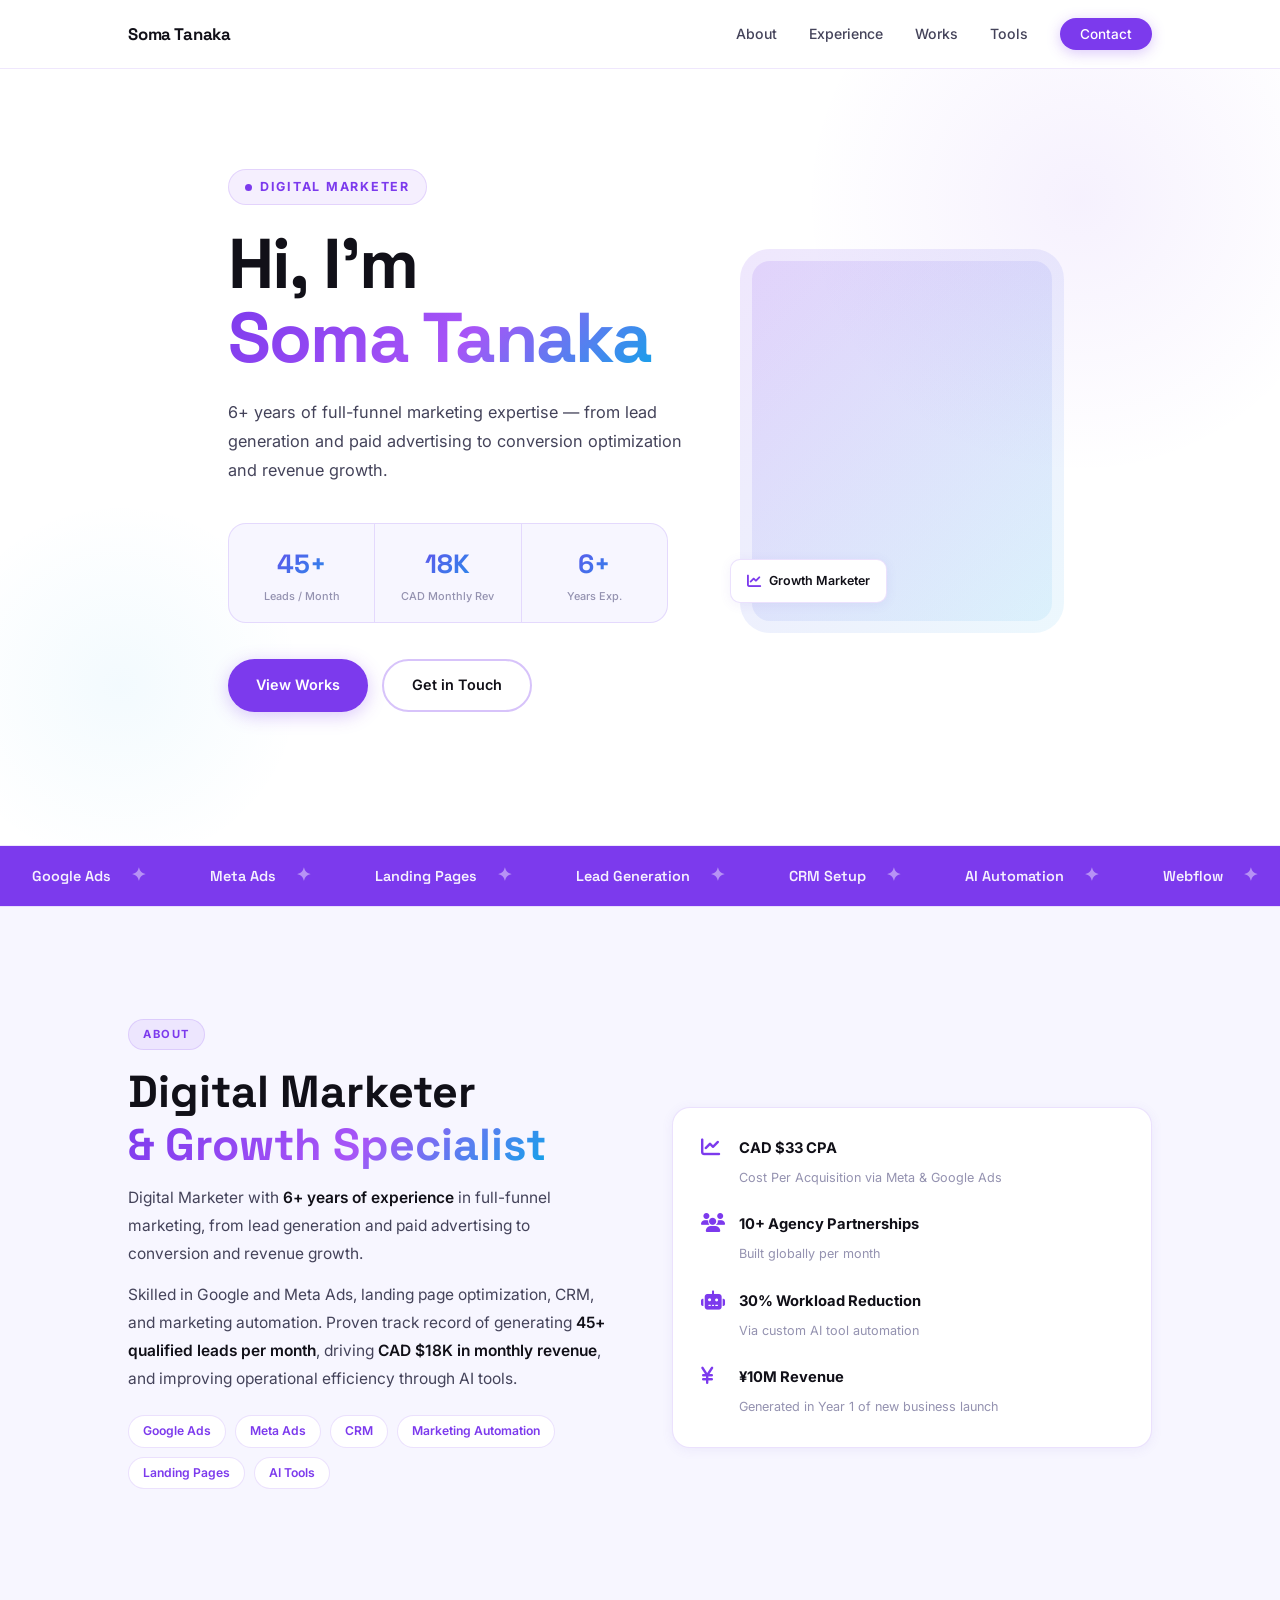
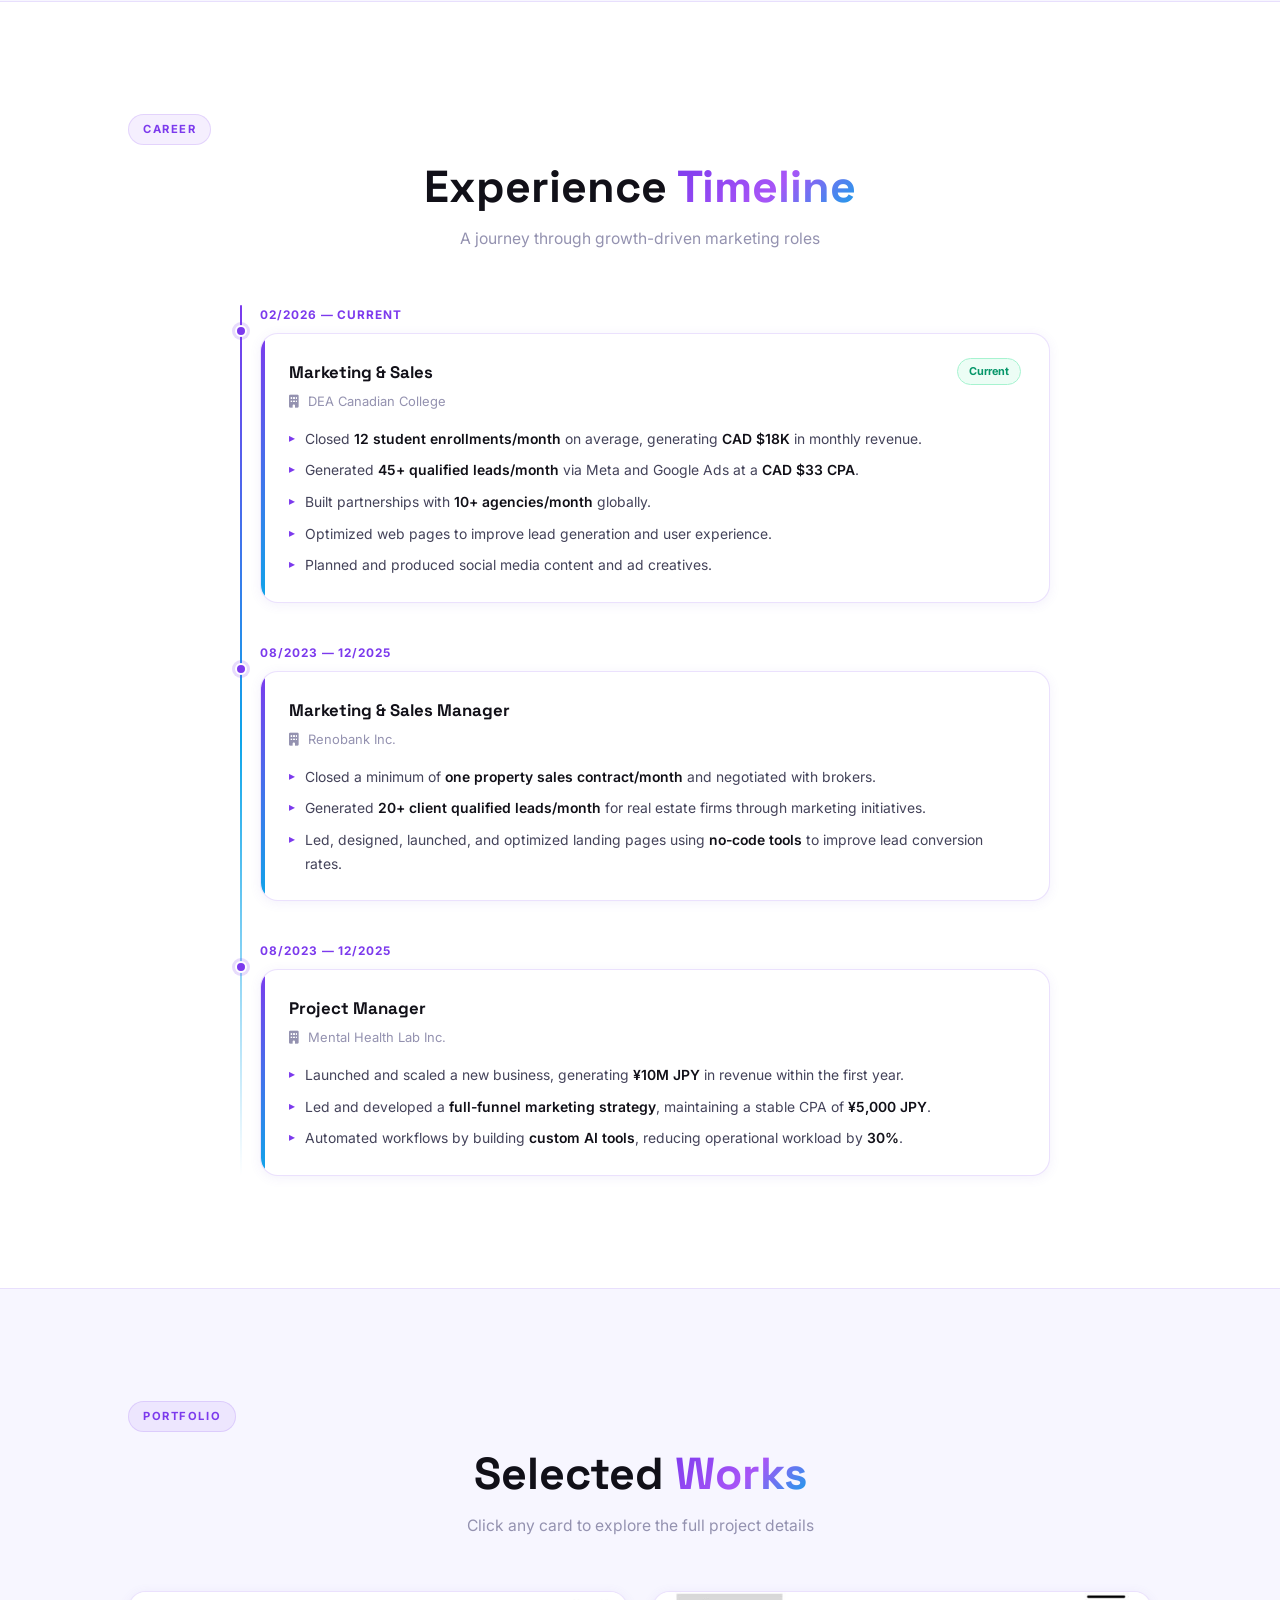
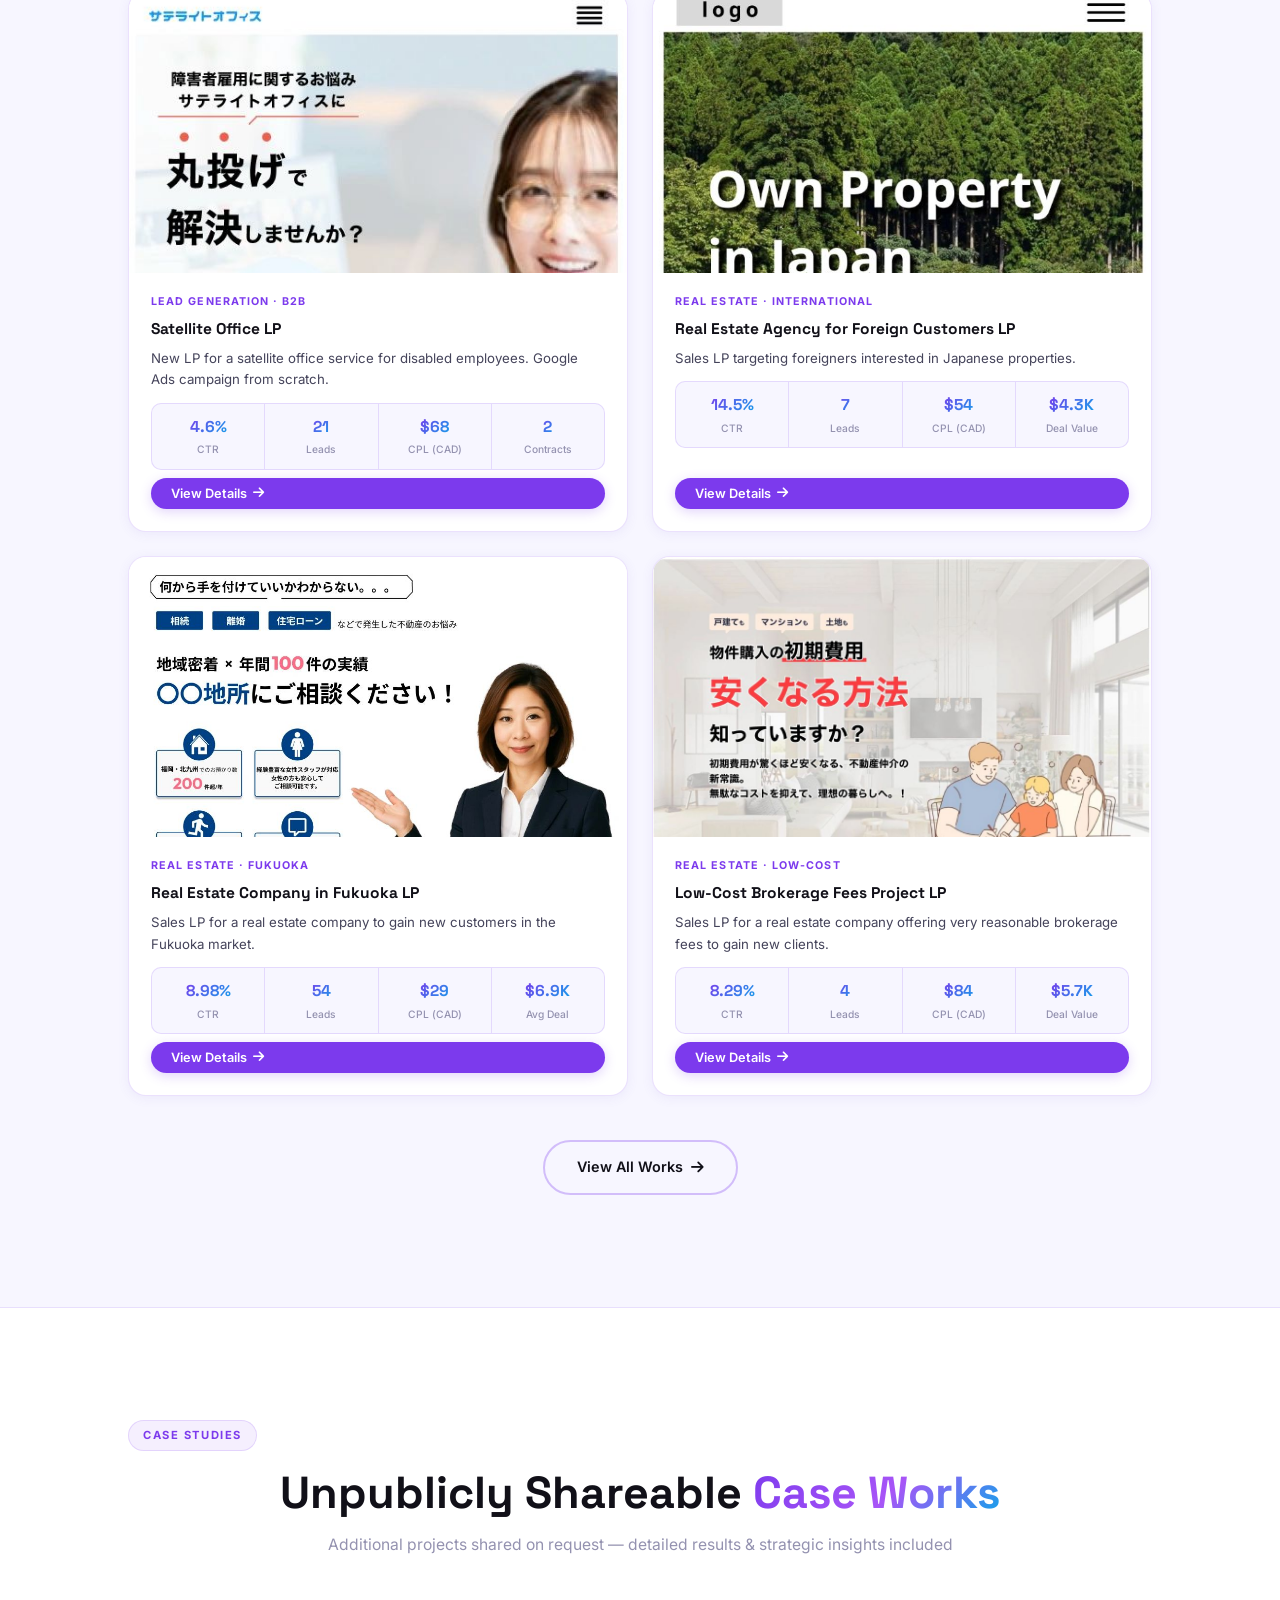
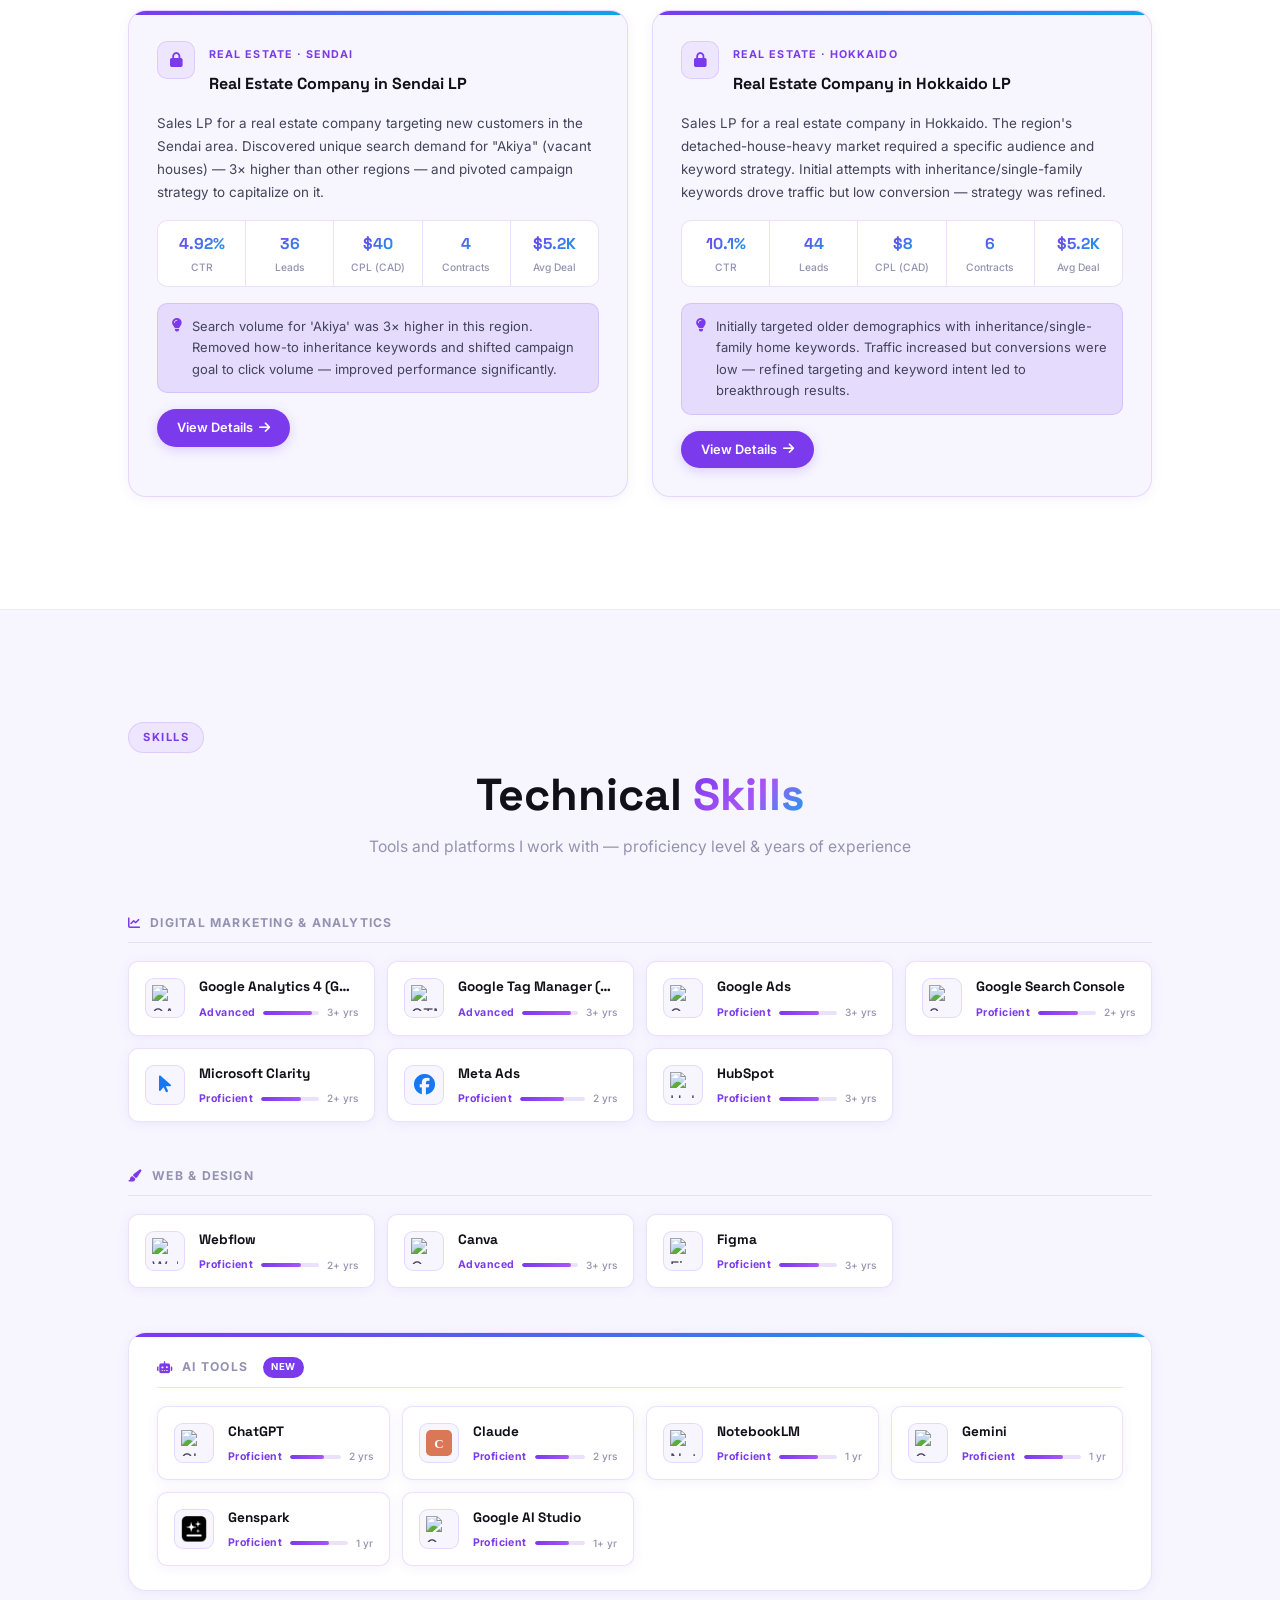
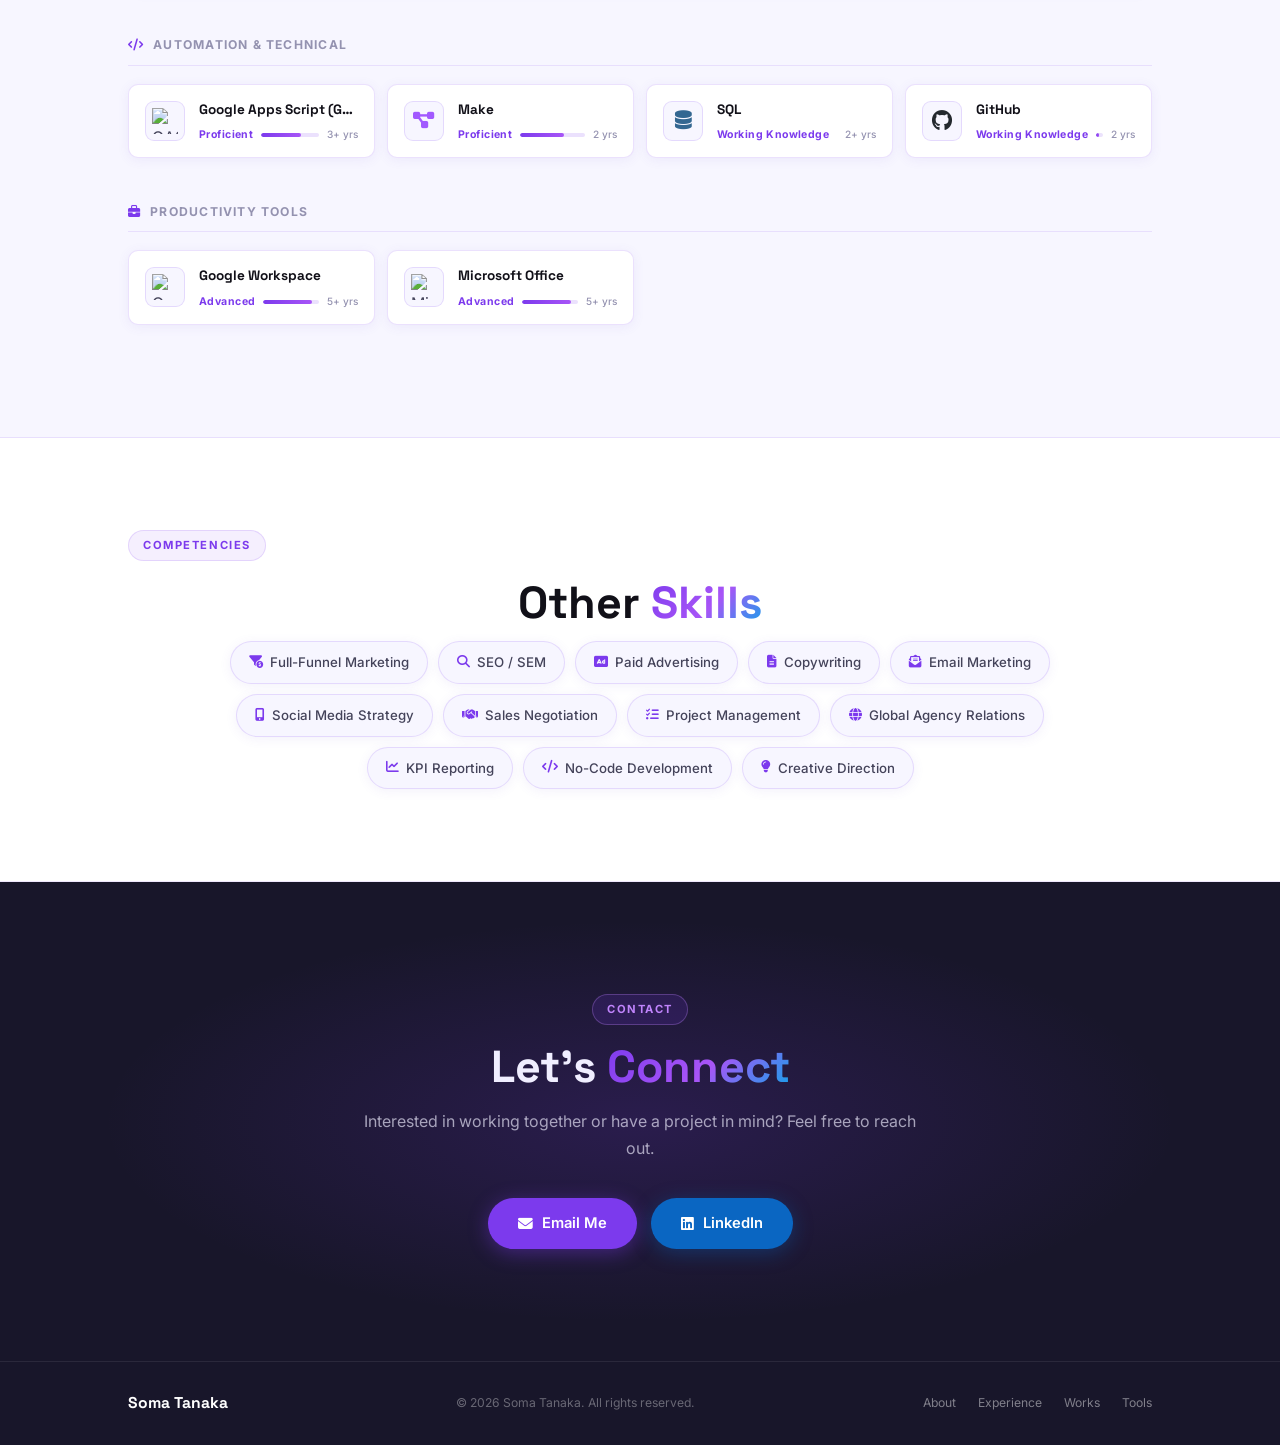
==== index.html @ b6281fb8 "add file" ====
<!DOCTYPE html>
<html lang="en">
<head>
  <meta charset="UTF-8" />
  <meta name="viewport" content="width=device-width, initial-scale=1.0" />
  <title>Soma Tanaka — Digital Marketer</title>
  <link rel="preconnect" href="https://fonts.googleapis.com" />
  <link rel="preconnect" href="https://fonts.gstatic.com" crossorigin />
  <link href="https://fonts.googleapis.com/css2?family=Inter:wght@300;400;500;600;700;800;900&family=Space+Grotesk:wght@300;400;500;600;700&display=swap" rel="stylesheet" />
  <link rel="stylesheet" href="https://cdn.jsdelivr.net/npm/@fortawesome/fontawesome-free@6.5.0/css/all.min.css" />
  <link rel="stylesheet" href="css/style.css" />
</head>
<body>

  <!-- NAV -->
  <nav id="navbar">
    <div class="nav-inner">
      <a href="#hero" class="nav-logo">Soma Tanaka</a>
      <ul class="nav-links">
        <li><a href="#about">About</a></li>
        <li><a href="#experience">Experience</a></li>
        <li><a href="#works">Works</a></li>
        <li><a href="#tools">Tools</a></li>
        <li><a href="#contact" class="nav-cta">Contact</a></li>
      </ul>
      <button class="hamburger" id="hamburger" aria-label="Menu">
        <span></span><span></span><span></span>
      </button>
    </div>
    <div class="mobile-menu" id="mobileMenu">
      <a href="#about">About</a>
      <a href="#experience">Experience</a>
      <a href="#works">Works</a>
      <a href="#tools">Tools</a>
      <a href="#contact">Contact</a>
    </div>
  </nav>

  <!-- HERO -->
  <section id="hero">
    <div class="container hero-container">
      <div class="hero-left">
        <p class="hero-eyebrow reveal">Digital Marketer</p>
        <h1 class="hero-name reveal">
          Hi, I'm<br />
          <span class="gradient-text">Soma Tanaka</span>
        </h1>
        <p class="hero-summary reveal">
          6+ years of full-funnel marketing expertise — from lead generation and paid advertising to conversion optimization and revenue growth.
        </p>
        <div class="hero-stats reveal">
          <div class="stat">
            <span class="stat-num">45+</span>
            <span class="stat-label">Leads / Month</span>
          </div>
          <div class="stat-divider"></div>
          <div class="stat">
            <span class="stat-num">18K</span>
            <span class="stat-label">CAD Monthly Rev</span>
          </div>
          <div class="stat-divider"></div>
          <div class="stat">
            <span class="stat-num">6+</span>
            <span class="stat-label">Years Exp.</span>
          </div>
        </div>
        <div class="hero-actions reveal">
          <a href="#works" class="btn btn-primary">View Works</a>
          <a href="#contact" class="btn btn-outline">Get in Touch</a>
        </div>
      </div>
      <div class="hero-right reveal">
        <div class="hero-photo-wrap">
          <img src="https://www.genspark.ai/api/files/s/t51SNRK5" alt="Soma Tanaka" class="hero-photo" onerror="this.parentElement.classList.add('photo-fallback')" />
          <div class="hero-photo-badge">
            <i class="fas fa-chart-line"></i>
            <span>Growth Marketer</span>
          </div>
        </div>
      </div>
    </div>
  </section>

  <!-- TICKER STRIPE -->
  <div class="ticker-wrap" aria-hidden="true">
    <div class="ticker-track">
      <div class="ticker-item">Google Ads <span>✦</span></div>
      <div class="ticker-item">Meta Ads <span>✦</span></div>
      <div class="ticker-item">Landing Pages <span>✦</span></div>
      <div class="ticker-item">Lead Generation <span>✦</span></div>
      <div class="ticker-item">CRM Setup <span>✦</span></div>
      <div class="ticker-item">AI Automation <span>✦</span></div>
      <div class="ticker-item">Webflow <span>✦</span></div>
      <div class="ticker-item">Conversion Optimization <span>✦</span></div>
      <div class="ticker-item">Full-Funnel Strategy <span>✦</span></div>
      <div class="ticker-item">KPI Reporting <span>✦</span></div>
      <div class="ticker-item">Google Ads <span>✦</span></div>
      <div class="ticker-item">Meta Ads <span>✦</span></div>
      <div class="ticker-item">Landing Pages <span>✦</span></div>
      <div class="ticker-item">Lead Generation <span>✦</span></div>
      <div class="ticker-item">CRM Setup <span>✦</span></div>
      <div class="ticker-item">AI Automation <span>✦</span></div>
      <div class="ticker-item">Webflow <span>✦</span></div>
      <div class="ticker-item">Conversion Optimization <span>✦</span></div>
      <div class="ticker-item">Full-Funnel Strategy <span>✦</span></div>
      <div class="ticker-item">KPI Reporting <span>✦</span></div>
    </div>
  </div>

  <!-- ABOUT -->
  <section id="about">
    <div class="container">
      <div class="section-tag reveal">About</div>
      <div class="about-grid">
        <div class="about-text reveal">
          <h2 class="section-title">Digital Marketer<br /><span class="gradient-text">&amp; Growth Specialist</span></h2>
          <p class="about-desc">
            Digital Marketer with <strong>6+ years of experience</strong> in full-funnel marketing, from lead generation and paid advertising to conversion and revenue growth.
          </p>
          <p class="about-desc">
            Skilled in Google and Meta Ads, landing page optimization, CRM, and marketing automation. Proven track record of generating <strong>45+ qualified leads per month</strong>, driving <strong>CAD $18K in monthly revenue</strong>, and improving operational efficiency through AI tools.
          </p>
          <div class="about-badges">
            <span class="badge">Google Ads</span>
            <span class="badge">Meta Ads</span>
            <span class="badge">CRM</span>
            <span class="badge">Marketing Automation</span>
            <span class="badge">Landing Pages</span>
            <span class="badge">AI Tools</span>
          </div>
        </div>
        <div class="about-card-wrap reveal">
          <div class="about-card">
            <div class="about-card-item">
              <i class="fas fa-chart-line"></i>
              <div>
                <strong>CAD $33 CPA</strong>
                <span>Cost Per Acquisition via Meta &amp; Google Ads</span>
              </div>
            </div>
            <div class="about-card-item">
              <i class="fas fa-users"></i>
              <div>
                <strong>10+ Agency Partnerships</strong>
                <span>Built globally per month</span>
              </div>
            </div>
            <div class="about-card-item">
              <i class="fas fa-robot"></i>
              <div>
                <strong>30% Workload Reduction</strong>
                <span>Via custom AI tool automation</span>
              </div>
            </div>
            <div class="about-card-item">
              <i class="fas fa-yen-sign"></i>
              <div>
                <strong>¥10M Revenue</strong>
                <span>Generated in Year 1 of new business launch</span>
              </div>
            </div>
          </div>
        </div>
      </div>
    </div>
  </section>

  <!-- EXPERIENCE -->
  <section id="experience">
    <div class="container">
      <div class="section-tag reveal">Career</div>
      <h2 class="section-title text-center reveal">Experience <span class="gradient-text">Timeline</span></h2>
      <p class="section-sub text-center reveal">A journey through growth-driven marketing roles</p>
      <div class="timeline">

        <div class="timeline-item reveal">
          <div class="timeline-dot"></div>
          <div class="timeline-date">02/2026 — Current</div>
          <div class="timeline-card">
            <div class="tc-header">
              <div>
                <h3 class="tc-title">Marketing &amp; Sales</h3>
                <p class="tc-company"><i class="fas fa-building"></i> DEA Canadian College</p>
              </div>
              <span class="tc-badge active">Current</span>
            </div>
            <ul class="tc-list">
              <li>Closed <strong>12 student enrollments/month</strong> on average, generating <strong>CAD $18K</strong> in monthly revenue.</li>
              <li>Generated <strong>45+ qualified leads/month</strong> via Meta and Google Ads at a <strong>CAD $33 CPA</strong>.</li>
              <li>Built partnerships with <strong>10+ agencies/month</strong> globally.</li>
              <li>Optimized web pages to improve lead generation and user experience.</li>
              <li>Planned and produced social media content and ad creatives.</li>
            </ul>
          </div>
        </div>

        <div class="timeline-item reveal">
          <div class="timeline-dot"></div>
          <div class="timeline-date">08/2023 — 12/2025</div>
          <div class="timeline-card">
            <div class="tc-header">
              <div>
                <h3 class="tc-title">Marketing &amp; Sales Manager</h3>
                <p class="tc-company"><i class="fas fa-building"></i> Renobank Inc.</p>
              </div>
            </div>
            <ul class="tc-list">
              <li>Closed a minimum of <strong>one property sales contract/month</strong> and negotiated with brokers.</li>
              <li>Generated <strong>20+ client qualified leads/month</strong> for real estate firms through marketing initiatives.</li>
              <li>Led, designed, launched, and optimized landing pages using <strong>no-code tools</strong> to improve lead conversion rates.</li>
            </ul>
          </div>
        </div>

        <div class="timeline-item reveal">
          <div class="timeline-dot"></div>
          <div class="timeline-date">08/2023 — 12/2025</div>
          <div class="timeline-card">
            <div class="tc-header">
              <div>
                <h3 class="tc-title">Project Manager</h3>
                <p class="tc-company"><i class="fas fa-building"></i> Mental Health Lab Inc.</p>
              </div>
            </div>
            <ul class="tc-list">
              <li>Launched and scaled a new business, generating <strong>¥10M JPY</strong> in revenue within the first year.</li>
              <li>Led and developed a <strong>full-funnel marketing strategy</strong>, maintaining a stable CPA of <strong>¥5,000 JPY</strong>.</li>
              <li>Automated workflows by building <strong>custom AI tools</strong>, reducing operational workload by <strong>30%</strong>.</li>
            </ul>
          </div>
        </div>

      </div>
    </div>
  </section>

  <!-- WORKS -->
  <section id="works">
    <div class="container">
      <div class="section-tag reveal">Portfolio</div>
      <h2 class="section-title text-center reveal">Selected <span class="gradient-text">Works</span></h2>
      <p class="section-sub text-center reveal">Click any card to explore the full project details</p>

      <div class="works-grid">

        <article class="work-card reveal" role="button" tabindex="0"
          onclick="window.location.href='works/satellite-office.html'"
          onkeydown="if(event.key==='Enter')window.location.href='works/satellite-office.html'">
          <div class="work-img-wrap">
            <img src="images/work-satellite.jpg" alt="Satellite Office LP" class="work-img-real" />
            <div class="work-overlay"><span>View Project <i class="fas fa-arrow-right"></i></span></div>
          </div>
          <div class="work-info">
            <span class="work-tag">Lead Generation &middot; B2B</span>
            <h3>Satellite Office LP</h3>
            <p>New LP for a satellite office service for disabled employees. Google Ads campaign from scratch.</p>
            <div class="work-kpi-row">
              <div class="wk"><span class="wk-val">4.6%</span><span class="wk-l">CTR</span></div>
              <div class="wk"><span class="wk-val">21</span><span class="wk-l">Leads</span></div>
              <div class="wk"><span class="wk-val">$68</span><span class="wk-l">CPL (CAD)</span></div>
              <div class="wk"><span class="wk-val">2</span><span class="wk-l">Contracts</span></div>
            </div>
            <button class="btn btn-sm" onclick="event.stopPropagation();window.location.href='works/satellite-office.html'">View Details <i class="fas fa-arrow-right"></i></button>
          </div>
        </article>

        <article class="work-card reveal" role="button" tabindex="0"
          onclick="window.location.href='works/realestate-foreign.html'"
          onkeydown="if(event.key==='Enter')window.location.href='works/realestate-foreign.html'">
          <div class="work-img-wrap">
            <img src="images/work-realestate-foreign.jpg" alt="Real Estate LP for Foreigners" class="work-img-real" />
            <div class="work-overlay"><span>View Project <i class="fas fa-arrow-right"></i></span></div>
          </div>
          <div class="work-info">
            <span class="work-tag">Real Estate &middot; International</span>
            <h3>Real Estate Agency for Foreign Customers LP</h3>
            <p>Sales LP targeting foreigners interested in Japanese properties.</p>
            <div class="work-kpi-row">
              <div class="wk"><span class="wk-val">14.5%</span><span class="wk-l">CTR</span></div>
              <div class="wk"><span class="wk-val">7</span><span class="wk-l">Leads</span></div>
              <div class="wk"><span class="wk-val">$54</span><span class="wk-l">CPL (CAD)</span></div>
              <div class="wk"><span class="wk-val">$4.3K</span><span class="wk-l">Deal Value</span></div>
            </div>
            <button class="btn btn-sm" onclick="event.stopPropagation();window.location.href='works/realestate-foreign.html'">View Details <i class="fas fa-arrow-right"></i></button>
          </div>
        </article>

        <article class="work-card reveal" role="button" tabindex="0"
          onclick="window.location.href='works/realestate-fukuoka.html'"
          onkeydown="if(event.key==='Enter')window.location.href='works/realestate-fukuoka.html'">
          <div class="work-img-wrap">
            <img src="images/work-realestate-fukuoka.jpg" alt="Real Estate Fukuoka LP" class="work-img-real" />
            <div class="work-overlay"><span>View Project <i class="fas fa-arrow-right"></i></span></div>
          </div>
          <div class="work-info">
            <span class="work-tag">Real Estate &middot; Fukuoka</span>
            <h3>Real Estate Company in Fukuoka LP</h3>
            <p>Sales LP for a real estate company to gain new customers in the Fukuoka market.</p>
            <div class="work-kpi-row">
              <div class="wk"><span class="wk-val">8.98%</span><span class="wk-l">CTR</span></div>
              <div class="wk"><span class="wk-val">54</span><span class="wk-l">Leads</span></div>
              <div class="wk"><span class="wk-val">$29</span><span class="wk-l">CPL (CAD)</span></div>
              <div class="wk"><span class="wk-val">$6.9K</span><span class="wk-l">Avg Deal</span></div>
            </div>
            <button class="btn btn-sm" onclick="event.stopPropagation();window.location.href='works/realestate-fukuoka.html'">View Details <i class="fas fa-arrow-right"></i></button>
          </div>
        </article>

        <article class="work-card reveal" role="button" tabindex="0"
          onclick="window.location.href='works/lowcost-brokerage.html'"
          onkeydown="if(event.key==='Enter')window.location.href='works/lowcost-brokerage.html'">
          <div class="work-img-wrap">
            <img src="images/work-lowcost-lp.jpg" alt="Low-Cost Brokerage LP" class="work-img-real" />
            <div class="work-overlay"><span>View Project <i class="fas fa-arrow-right"></i></span></div>
          </div>
          <div class="work-info">
            <span class="work-tag">Real Estate &middot; Low-Cost</span>
            <h3>Low-Cost Brokerage Fees Project LP</h3>
            <p>Sales LP for a real estate company offering very reasonable brokerage fees to gain new clients.</p>
            <div class="work-kpi-row">
              <div class="wk"><span class="wk-val">8.29%</span><span class="wk-l">CTR</span></div>
              <div class="wk"><span class="wk-val">4</span><span class="wk-l">Leads</span></div>
              <div class="wk"><span class="wk-val">$84</span><span class="wk-l">CPL (CAD)</span></div>
              <div class="wk"><span class="wk-val">$5.7K</span><span class="wk-l">Deal Value</span></div>
            </div>
            <button class="btn btn-sm" onclick="event.stopPropagation();window.location.href='works/lowcost-brokerage.html'">View Details <i class="fas fa-arrow-right"></i></button>
          </div>
        </article>

      </div>

      <div class="works-cta reveal">
        <a href="works/index.html" class="btn btn-outline-lg">View All Works <i class="fas fa-arrow-right"></i></a>
      </div>
    </div>
  </section>

  <!-- UNPUBLICLY SHAREABLE CASE WORKS -->
  <section id="private-works">
    <div class="container">
      <div class="section-tag reveal">Case Studies</div>
      <h2 class="section-title text-center reveal">Unpublicly Shareable <span class="gradient-text">Case Works</span></h2>
      <p class="section-sub text-center reveal">Additional projects shared on request — detailed results &amp; strategic insights included</p>

      <div class="private-grid">

        <article class="private-card reveal">
          <div class="private-card-header">
            <div class="private-icon"><i class="fas fa-lock"></i></div>
            <div>
              <span class="work-tag">Real Estate &middot; Sendai</span>
              <h3>Real Estate Company in Sendai LP</h3>
            </div>
          </div>
          <p class="private-desc">Sales LP for a real estate company targeting new customers in the Sendai area. Discovered unique search demand for "Akiya" (vacant houses) — 3× higher than other regions — and pivoted campaign strategy to capitalize on it.</p>
          <div class="work-kpi-row private-kpi-row">
            <div class="wk"><span class="wk-val">4.92%</span><span class="wk-l">CTR</span></div>
            <div class="wk"><span class="wk-val">36</span><span class="wk-l">Leads</span></div>
            <div class="wk"><span class="wk-val">$40</span><span class="wk-l">CPL (CAD)</span></div>
            <div class="wk"><span class="wk-val">4</span><span class="wk-l">Contracts</span></div>
            <div class="wk"><span class="wk-val">$5.2K</span><span class="wk-l">Avg Deal</span></div>
          </div>
          <div class="private-insight">
            <i class="fas fa-lightbulb"></i>
            <span>Search volume for 'Akiya' was 3× higher in this region. Removed how-to inheritance keywords and shifted campaign goal to click volume — improved performance significantly.</span>
          </div>
          <a href="works/sendai-realestate.html" class="btn btn-sm" style="margin-top:16px;display:inline-flex">View Details <i class="fas fa-arrow-right"></i></a>
        </article>

        <article class="private-card reveal">
          <div class="private-card-header">
            <div class="private-icon"><i class="fas fa-lock"></i></div>
            <div>
              <span class="work-tag">Real Estate &middot; Hokkaido</span>
              <h3>Real Estate Company in Hokkaido LP</h3>
            </div>
          </div>
          <p class="private-desc">Sales LP for a real estate company in Hokkaido. The region's detached-house-heavy market required a specific audience and keyword strategy. Initial attempts with inheritance/single-family keywords drove traffic but low conversion — strategy was refined.</p>
          <div class="work-kpi-row private-kpi-row">
            <div class="wk"><span class="wk-val">10.1%</span><span class="wk-l">CTR</span></div>
            <div class="wk"><span class="wk-val">44</span><span class="wk-l">Leads</span></div>
            <div class="wk"><span class="wk-val">$8</span><span class="wk-l">CPL (CAD)</span></div>
            <div class="wk"><span class="wk-val">6</span><span class="wk-l">Contracts</span></div>
            <div class="wk"><span class="wk-val">$5.2K</span><span class="wk-l">Avg Deal</span></div>
          </div>
          <div class="private-insight">
            <i class="fas fa-lightbulb"></i>
            <span>Initially targeted older demographics with inheritance/single-family home keywords. Traffic increased but conversions were low — refined targeting and keyword intent led to breakthrough results.</span>
          </div>
          <a href="works/hokkaido-realestate.html" class="btn btn-sm" style="margin-top:16px;display:inline-flex">View Details <i class="fas fa-arrow-right"></i></a>
        </article>

      </div>
    </div>
  </section>

  <!-- TOOLS -->
  <section id="tools">
    <div class="container">
      <div class="section-tag reveal">Skills</div>
      <h2 class="section-title text-center reveal">Technical <span class="gradient-text">Skills</span></h2>
      <p class="section-sub text-center reveal">Tools and platforms I work with — proficiency level &amp; years of experience</p>

      <!-- Digital Marketing & Analytics -->
      <div class="tools-category reveal">
        <h4 class="tools-cat-label"><i class="fas fa-chart-line"></i> Digital Marketing &amp; Analytics</h4>
        <div class="skill-card-grid">

          <div class="skill-card">
            <div class="skill-card-icon"><img src="https://img.icons8.com/color/96/google-analytics.png" alt="GA4" /></div>
            <div class="skill-card-body">
              <div class="skill-card-name">Google Analytics 4 (GA4)</div>
              <div class="skill-card-meta">
                <span class="skill-card-level">Advanced</span>
                <div class="skill-card-bar-wrap"><div class="skill-card-bar bar-advanced"></div></div>
                <span class="skill-card-years">3+ yrs</span>
              </div>
            </div>
          </div>

          <div class="skill-card">
            <div class="skill-card-icon"><img src="https://img.icons8.com/color/96/google-tag-manager.png" alt="GTM" /></div>
            <div class="skill-card-body">
              <div class="skill-card-name">Google Tag Manager (GTM)</div>
              <div class="skill-card-meta">
                <span class="skill-card-level">Advanced</span>
                <div class="skill-card-bar-wrap"><div class="skill-card-bar bar-advanced"></div></div>
                <span class="skill-card-years">3+ yrs</span>
              </div>
            </div>
          </div>

          <div class="skill-card">
            <div class="skill-card-icon"><img src="https://img.icons8.com/color/96/google-ads.png" alt="Google Ads" /></div>
            <div class="skill-card-body">
              <div class="skill-card-name">Google Ads</div>
              <div class="skill-card-meta">
                <span class="skill-card-level">Proficient</span>
                <div class="skill-card-bar-wrap"><div class="skill-card-bar bar-proficient"></div></div>
                <span class="skill-card-years">3+ yrs</span>
              </div>
            </div>
          </div>

          <div class="skill-card">
            <div class="skill-card-icon"><img src="https://img.icons8.com/color/96/google-search-console.png" alt="Search Console" /></div>
            <div class="skill-card-body">
              <div class="skill-card-name">Google Search Console</div>
              <div class="skill-card-meta">
                <span class="skill-card-level">Proficient</span>
                <div class="skill-card-bar-wrap"><div class="skill-card-bar bar-proficient"></div></div>
                <span class="skill-card-years">2+ yrs</span>
              </div>
            </div>
          </div>

          <div class="skill-card">
            <div class="skill-card-icon"><i class="fas fa-mouse-pointer" style="color:#1877F2"></i></div>
            <div class="skill-card-body">
              <div class="skill-card-name">Microsoft Clarity</div>
              <div class="skill-card-meta">
                <span class="skill-card-level">Proficient</span>
                <div class="skill-card-bar-wrap"><div class="skill-card-bar bar-proficient"></div></div>
                <span class="skill-card-years">2+ yrs</span>
              </div>
            </div>
          </div>

          <div class="skill-card">
            <div class="skill-card-icon"><i class="fab fa-facebook" style="font-size:1.3rem;color:#1877F2"></i></div>
            <div class="skill-card-body">
              <div class="skill-card-name">Meta Ads</div>
              <div class="skill-card-meta">
                <span class="skill-card-level">Proficient</span>
                <div class="skill-card-bar-wrap"><div class="skill-card-bar bar-proficient"></div></div>
                <span class="skill-card-years">2 yrs</span>
              </div>
            </div>
          </div>

          <div class="skill-card">
            <div class="skill-card-icon"><img src="https://img.icons8.com/color/96/hubspot.png" alt="HubSpot" /></div>
            <div class="skill-card-body">
              <div class="skill-card-name">HubSpot</div>
              <div class="skill-card-meta">
                <span class="skill-card-level">Proficient</span>
                <div class="skill-card-bar-wrap"><div class="skill-card-bar bar-proficient"></div></div>
                <span class="skill-card-years">3+ yrs</span>
              </div>
            </div>
          </div>

        </div>
      </div>

      <!-- Web & Design -->
      <div class="tools-category reveal">
        <h4 class="tools-cat-label"><i class="fas fa-paint-brush"></i> Web &amp; Design</h4>
        <div class="skill-card-grid">

          <div class="skill-card">
            <div class="skill-card-icon"><img src="https://img.icons8.com/color/96/webflow.png" alt="Webflow" /></div>
            <div class="skill-card-body">
              <div class="skill-card-name">Webflow</div>
              <div class="skill-card-meta">
                <span class="skill-card-level">Proficient</span>
                <div class="skill-card-bar-wrap"><div class="skill-card-bar bar-proficient"></div></div>
                <span class="skill-card-years">2+ yrs</span>
              </div>
            </div>
          </div>

          <div class="skill-card">
            <div class="skill-card-icon"><img src="https://img.icons8.com/color/96/canva.png" alt="Canva" /></div>
            <div class="skill-card-body">
              <div class="skill-card-name">Canva</div>
              <div class="skill-card-meta">
                <span class="skill-card-level">Advanced</span>
                <div class="skill-card-bar-wrap"><div class="skill-card-bar bar-advanced"></div></div>
                <span class="skill-card-years">3+ yrs</span>
              </div>
            </div>
          </div>

          <div class="skill-card">
            <div class="skill-card-icon"><img src="https://img.icons8.com/color/96/figma.png" alt="Figma" /></div>
            <div class="skill-card-body">
              <div class="skill-card-name">Figma</div>
              <div class="skill-card-meta">
                <span class="skill-card-level">Proficient</span>
                <div class="skill-card-bar-wrap"><div class="skill-card-bar bar-proficient"></div></div>
                <span class="skill-card-years">3+ yrs</span>
              </div>
            </div>
          </div>

        </div>
      </div>

      <!-- AI Tools -->
      <div class="tools-category tools-ai reveal">
        <h4 class="tools-cat-label"><i class="fas fa-robot"></i> AI Tools <span class="ai-new-badge">New</span></h4>
        <div class="skill-card-grid">

          <div class="skill-card">
            <div class="skill-card-icon"><img src="https://img.icons8.com/color/96/chatgpt.png" alt="ChatGPT" /></div>
            <div class="skill-card-body">
              <div class="skill-card-name">ChatGPT</div>
              <div class="skill-card-meta">
                <span class="skill-card-level">Proficient</span>
                <div class="skill-card-bar-wrap"><div class="skill-card-bar bar-proficient"></div></div>
                <span class="skill-card-years">2 yrs</span>
              </div>
            </div>
          </div>

          <div class="skill-card">
            <div class="skill-card-icon">
              <svg viewBox="0 0 64 64" xmlns="http://www.w3.org/2000/svg" width="26" height="26"><rect width="64" height="64" rx="12" fill="#D97757"/><text x="32" y="44" text-anchor="middle" font-size="32" font-weight="bold" fill="white" font-family="Georgia,serif">C</text></svg>
            </div>
            <div class="skill-card-body">
              <div class="skill-card-name">Claude</div>
              <div class="skill-card-meta">
                <span class="skill-card-level">Proficient</span>
                <div class="skill-card-bar-wrap"><div class="skill-card-bar bar-proficient"></div></div>
                <span class="skill-card-years">2 yrs</span>
              </div>
            </div>
          </div>

          <div class="skill-card">
            <div class="skill-card-icon"><img src="https://img.icons8.com/color/96/google-logo.png" alt="NotebookLM" /></div>
            <div class="skill-card-body">
              <div class="skill-card-name">NotebookLM</div>
              <div class="skill-card-meta">
                <span class="skill-card-level">Proficient</span>
                <div class="skill-card-bar-wrap"><div class="skill-card-bar bar-proficient"></div></div>
                <span class="skill-card-years">1 yr</span>
              </div>
            </div>
          </div>

          <div class="skill-card">
            <div class="skill-card-icon"><img src="https://img.icons8.com/color/96/google-gemini--v2.png" alt="Gemini" /></div>
            <div class="skill-card-body">
              <div class="skill-card-name">Gemini</div>
              <div class="skill-card-meta">
                <span class="skill-card-level">Proficient</span>
                <div class="skill-card-bar-wrap"><div class="skill-card-bar bar-proficient"></div></div>
                <span class="skill-card-years">1 yr</span>
              </div>
            </div>
          </div>

          <div class="skill-card">
            <div class="skill-card-icon"><img src="images/genspark-icon.png" alt="Genspark" /></div>
            <div class="skill-card-body">
              <div class="skill-card-name">Genspark</div>
              <div class="skill-card-meta">
                <span class="skill-card-level">Proficient</span>
                <div class="skill-card-bar-wrap"><div class="skill-card-bar bar-proficient"></div></div>
                <span class="skill-card-years">1 yr</span>
              </div>
            </div>
          </div>

          <div class="skill-card">
            <div class="skill-card-icon"><img src="https://img.icons8.com/color/96/google-logo.png" alt="Google AI Studio" /></div>
            <div class="skill-card-body">
              <div class="skill-card-name">Google AI Studio</div>
              <div class="skill-card-meta">
                <span class="skill-card-level">Proficient</span>
                <div class="skill-card-bar-wrap"><div class="skill-card-bar bar-proficient"></div></div>
                <span class="skill-card-years">1+ yr</span>
              </div>
            </div>
          </div>

        </div>
      </div>

      <!-- Automation & Technical -->
      <div class="tools-category reveal">
        <h4 class="tools-cat-label"><i class="fas fa-code"></i> Automation &amp; Technical</h4>
        <div class="skill-card-grid">

          <div class="skill-card">
            <div class="skill-card-icon"><img src="https://img.icons8.com/color/96/google-logo.png" alt="GAS" /></div>
            <div class="skill-card-body">
              <div class="skill-card-name">Google Apps Script (GAS)</div>
              <div class="skill-card-meta">
                <span class="skill-card-level">Proficient</span>
                <div class="skill-card-bar-wrap"><div class="skill-card-bar bar-proficient"></div></div>
                <span class="skill-card-years">3+ yrs</span>
              </div>
            </div>
          </div>

          <div class="skill-card">
            <div class="skill-card-icon"><i class="fas fa-project-diagram" style="color:#a259ff;font-size:1.2rem"></i></div>
            <div class="skill-card-body">
              <div class="skill-card-name">Make</div>
              <div class="skill-card-meta">
                <span class="skill-card-level">Proficient</span>
                <div class="skill-card-bar-wrap"><div class="skill-card-bar bar-proficient"></div></div>
                <span class="skill-card-years">2 yrs</span>
              </div>
            </div>
          </div>

          <div class="skill-card">
            <div class="skill-card-icon"><i class="fas fa-database" style="color:#336791;font-size:1.2rem"></i></div>
            <div class="skill-card-body">
              <div class="skill-card-name">SQL</div>
              <div class="skill-card-meta">
                <span class="skill-card-level">Working Knowledge</span>
                <div class="skill-card-bar-wrap"><div class="skill-card-bar bar-working"></div></div>
                <span class="skill-card-years">2+ yrs</span>
              </div>
            </div>
          </div>

          <div class="skill-card">
            <div class="skill-card-icon"><i class="fab fa-github" style="color:#24292e;font-size:1.3rem"></i></div>
            <div class="skill-card-body">
              <div class="skill-card-name">GitHub</div>
              <div class="skill-card-meta">
                <span class="skill-card-level">Working Knowledge</span>
                <div class="skill-card-bar-wrap"><div class="skill-card-bar bar-working"></div></div>
                <span class="skill-card-years">2 yrs</span>
              </div>
            </div>
          </div>

        </div>
      </div>

      <!-- Productivity Tools -->
      <div class="tools-category reveal">
        <h4 class="tools-cat-label"><i class="fas fa-briefcase"></i> Productivity Tools</h4>
        <div class="skill-card-grid">

          <div class="skill-card">
            <div class="skill-card-icon"><img src="https://img.icons8.com/color/96/google-workspace.png" alt="Google Workspace" /></div>
            <div class="skill-card-body">
              <div class="skill-card-name">Google Workspace</div>
              <div class="skill-card-meta">
                <span class="skill-card-level">Advanced</span>
                <div class="skill-card-bar-wrap"><div class="skill-card-bar bar-advanced"></div></div>
                <span class="skill-card-years">5+ yrs</span>
              </div>
            </div>
          </div>

          <div class="skill-card">
            <div class="skill-card-icon"><img src="https://img.icons8.com/color/96/microsoft-office-2019.png" alt="Microsoft Office" /></div>
            <div class="skill-card-body">
              <div class="skill-card-name">Microsoft Office</div>
              <div class="skill-card-meta">
                <span class="skill-card-level">Advanced</span>
                <div class="skill-card-bar-wrap"><div class="skill-card-bar bar-advanced"></div></div>
                <span class="skill-card-years">5+ yrs</span>
              </div>
            </div>
          </div>

        </div>
      </div>

    </div>
  </section>

  <!-- OTHER SKILLS -->
  <section id="skills">
    <div class="container">
      <div class="section-tag reveal">Competencies</div>
      <h2 class="section-title text-center reveal">Other <span class="gradient-text">Skills</span></h2>
      <div class="skills-grid reveal">
        <div class="skill-pill"><i class="fas fa-funnel-dollar"></i> Full-Funnel Marketing</div>
        <div class="skill-pill"><i class="fas fa-search"></i> SEO / SEM</div>
        <div class="skill-pill"><i class="fas fa-ad"></i> Paid Advertising</div>
        <div class="skill-pill"><i class="fas fa-file-alt"></i> Copywriting</div>
        <div class="skill-pill"><i class="fas fa-envelope-open-text"></i> Email Marketing</div>
        <div class="skill-pill"><i class="fas fa-mobile-alt"></i> Social Media Strategy</div>
        <div class="skill-pill"><i class="fas fa-handshake"></i> Sales Negotiation</div>
        <div class="skill-pill"><i class="fas fa-tasks"></i> Project Management</div>
        <div class="skill-pill"><i class="fas fa-globe"></i> Global Agency Relations</div>
        <div class="skill-pill"><i class="fas fa-chart-line"></i> KPI Reporting</div>
        <div class="skill-pill"><i class="fas fa-code"></i> No-Code Development</div>
        <div class="skill-pill"><i class="fas fa-lightbulb"></i> Creative Direction</div>
      </div>
    </div>
  </section>

  <!-- CONTACT -->
  <section id="contact">
    <div class="container">
      <div class="contact-inner reveal">
        <div class="section-tag">Contact</div>
        <h2 class="section-title">Let's <span class="gradient-text">Connect</span></h2>
        <p class="contact-desc">Interested in working together or have a project in mind? Feel free to reach out.</p>
        <div class="contact-links">
          <a href="mailto:soma.tanaka0105@gmail.com" class="contact-btn"><i class="fas fa-envelope"></i> Email Me</a>
          <a href="https://www.linkedin.com/in/soma-tanaka-5412523a5/" target="_blank" rel="noopener" class="contact-btn contact-btn-li"><i class="fab fa-linkedin"></i> LinkedIn</a>
        </div>
      </div>
    </div>
  </section>

  <!-- FOOTER -->
  <footer>
    <div class="container footer-inner">
      <span class="footer-logo">Soma Tanaka</span>
      <p class="footer-copy">&copy; 2026 Soma Tanaka. All rights reserved.</p>
      <div class="footer-links">
        <a href="#about">About</a>
        <a href="#experience">Experience</a>
        <a href="#works">Works</a>
        <a href="#tools">Tools</a>
      </div>
    </div>
  </footer>

  <script src="js/main.js"></script>
</body>
</html>
---- css/style.css ----
/* =========================================================
   SOMA TANAKA — Portfolio CSS  v3
   Theme: White / Light base  ×  Purple accent  ×  Flat
   ========================================================= */

:root {
  /* ── Backgrounds ── */
  --bg:          #ffffff;
  --bg-off:      #f7f6ff;       /* very pale lavender tint */
  --bg-card:     #f4f3fc;
  --bg-dark:     #18162a;       /* for footer / contrast sections */

  /* ── Accent ── */
  --purple:      #7c3aed;
  --purple-mid:  #9333ea;
  --purple-soft: #a855f7;
  --purple-tint: rgba(124,58,237,0.08);
  --purple-tint2:rgba(124,58,237,0.14);
  --cyan:        #0ea5e9;

  /* ── Text ── */
  --text-head:   #111018;
  --text-body:   #44435a;
  --text-muted:  #9492b0;
  --text-inv:    #f0eeff;

  /* ── Borders ── */
  --border:      rgba(124,58,237,0.12);
  --border-card: rgba(124,58,237,0.15);
  --border-dark: rgba(255,255,255,0.08);

  /* ── Misc ── */
  --nav-h:       68px;
  --radius:      18px;
  --radius-sm:   10px;
  --ease:        0.26s ease;
  --shadow-sm:   0 2px 12px rgba(100,80,200,0.08);
  --shadow-md:   0 6px 28px rgba(100,80,200,0.12);
}

/* ── RESET ── */
*, *::before, *::after { box-sizing: border-box; margin: 0; padding: 0; }
html { scroll-behavior: smooth; }
body {
  font-family: 'Inter', sans-serif;
  background: var(--bg);
  color: var(--text-body);
  line-height: 1.7;
  overflow-x: hidden;
}
a { color: inherit; text-decoration: none; }
ul { list-style: none; }
img { max-width: 100%; display: block; }
strong { color: var(--text-head); font-weight: 600; }
button { font-family: inherit; cursor: pointer; }

.container { max-width: 1080px; margin: 0 auto; padding: 0 28px; }

/* ── GRADIENT TEXT ── */
.gradient-text {
  background: linear-gradient(135deg, var(--purple) 0%, var(--purple-soft) 55%, var(--cyan) 100%);
  -webkit-background-clip: text;
  -webkit-text-fill-color: transparent;
  background-clip: text;
}

/* ── SECTION TAG ── */
.section-tag {
  display: inline-flex;
  align-items: center;
  gap: 6px;
  font-size: 0.7rem;
  font-weight: 700;
  letter-spacing: 0.14em;
  text-transform: uppercase;
  color: var(--purple);
  border: 1.5px solid var(--border-card);
  padding: 5px 14px;
  border-radius: 999px;
  margin-bottom: 16px;
  background: var(--purple-tint);
}

/* ── SECTION TITLE ── */
.section-title {
  font-family: 'Space Grotesk', sans-serif;
  font-size: clamp(1.9rem, 3.8vw, 2.8rem);
  font-weight: 700;
  line-height: 1.18;
  margin-bottom: 12px;
  color: var(--text-head);
}
.section-sub {
  color: var(--text-muted);
  font-size: 0.98rem;
  margin-bottom: 52px;
}
.text-center { text-align: center; }

/* ── DIVIDER LINE ── */
.section-divider {
  width: 48px; height: 3px;
  background: var(--purple);
  border-radius: 3px;
  margin-bottom: 14px;
}

/* ── REVEAL ── */
.reveal {
  opacity: 0;
  transform: translateY(22px);
  transition: opacity 0.6s ease, transform 0.6s ease;
}
.reveal.visible { opacity: 1; transform: none; }

/* ── BUTTONS ── */
.btn {
  display: inline-flex; align-items: center; gap: 8px;
  padding: 12px 28px; border-radius: 999px;
  font-size: 0.9rem; font-weight: 600;
  transition: var(--ease); border: none;
}
.btn-primary {
  background: var(--purple);
  color: #fff;
  box-shadow: 0 4px 18px rgba(124,58,237,0.28);
}
.btn-primary:hover {
  background: var(--purple-mid);
  transform: translateY(-2px);
  box-shadow: 0 6px 24px rgba(124,58,237,0.38);
}
.btn-outline {
  background: transparent;
  color: var(--text-head);
  border: 2px solid rgba(124,58,237,0.3);
}
.btn-outline:hover {
  border-color: var(--purple);
  color: var(--purple);
  background: var(--purple-tint);
  transform: translateY(-2px);
}
.btn-sm {
  display: inline-flex; align-items: center; gap: 6px;
  padding: 8px 20px; font-size: 0.8rem; font-weight: 600;
  background: var(--purple); color: #fff;
  border-radius: 999px; border: none; transition: var(--ease);
  margin-top: auto;
  box-shadow: 0 3px 12px rgba(124,58,237,0.22);
}
.btn-sm:hover { background: var(--purple-mid); transform: translateY(-1px); }

.btn-outline-lg {
  display: inline-flex; align-items: center; gap: 8px;
  padding: 13px 32px; border: 2px solid rgba(124,58,237,0.3);
  border-radius: 999px; color: var(--text-head);
  font-weight: 600; font-size: 0.9rem; transition: var(--ease);
}
.btn-outline-lg:hover {
  border-color: var(--purple);
  color: var(--purple);
  background: var(--purple-tint);
  transform: translateY(-1px);
}

/* =========================================================
   NAV
   ========================================================= */
#navbar {
  position: fixed; top: 0; left: 0; right: 0; z-index: 1000;
  background: rgba(255,255,255,0.92);
  backdrop-filter: blur(14px);
  -webkit-backdrop-filter: blur(14px);
  border-bottom: 1px solid var(--border);
  transition: background var(--ease), box-shadow var(--ease), border-color var(--ease);
}
#navbar.scrolled {
  background: rgba(255,255,255,0.97);
  box-shadow: var(--shadow-sm);
  border-bottom-color: var(--border);
}
.nav-inner {
  max-width: 1080px; margin: 0 auto; padding: 0 28px;
  height: var(--nav-h);
  display: flex; align-items: center; justify-content: space-between;
}
.nav-logo {
  font-family: 'Space Grotesk', sans-serif;
  font-size: 1.05rem; font-weight: 700;
  color: var(--text-head);
  letter-spacing: -0.01em;
}
.nav-links { display: flex; align-items: center; gap: 32px; }
.nav-links a {
  font-size: 0.88rem; font-weight: 500;
  color: var(--text-body); transition: color var(--ease);
  position: relative;
}
.nav-links a::after {
  content: ''; position: absolute; bottom: -3px; left: 0; right: 0;
  height: 2px; background: var(--purple); border-radius: 2px;
  transform: scaleX(0); transition: transform var(--ease); transform-origin: right;
}
.nav-links a:hover, .nav-links a.active { color: var(--purple); }
.nav-links a:hover::after, .nav-links a.active::after { transform: scaleX(1); transform-origin: left; }

.nav-cta {
  background: var(--purple) !important;
  color: #fff !important;
  padding: 8px 20px; border-radius: 999px;
  font-size: 0.85rem !important;
  box-shadow: 0 3px 14px rgba(124,58,237,0.28) !important;
}
.nav-cta:hover {
  background: var(--purple-mid) !important;
  transform: translateY(-1px) !important;
}
.nav-cta::after { display: none !important; }

.hamburger {
  display: none; flex-direction: column; gap: 5px;
  background: none; border: none; padding: 4px;
}
.hamburger span {
  display: block; width: 22px; height: 2px;
  background: var(--text-head); border-radius: 2px; transition: var(--ease);
}
.hamburger.open span:nth-child(1) { transform: translateY(7px) rotate(45deg); }
.hamburger.open span:nth-child(2) { opacity: 0; }
.hamburger.open span:nth-child(3) { transform: translateY(-7px) rotate(-45deg); }

.mobile-menu {
  display: none; flex-direction: column;
  background: rgba(255,255,255,0.98);
  backdrop-filter: blur(14px);
  padding: 18px 28px 26px;
  border-top: 1px solid var(--border);
  gap: 16px;
  box-shadow: var(--shadow-md);
}
.mobile-menu.open { display: flex; }
.mobile-menu a { font-size: 0.95rem; font-weight: 500; color: var(--text-body); transition: color var(--ease); }
.mobile-menu a:hover { color: var(--purple); }

/* =========================================================
   HERO
   ========================================================= */
#hero {
  min-height: 94vh;
  display: flex; align-items: center;
  background: var(--bg);
  overflow: hidden;
  position: relative;
  border-bottom: 1px solid var(--border);
}
/* Subtle blob top-right */
#hero::before {
  content: '';
  position: absolute;
  top: -100px; right: -100px;
  width: 600px; height: 600px;
  border-radius: 50%;
  background: radial-gradient(circle, rgba(124,58,237,0.07) 0%, transparent 65%);
  pointer-events: none;
}
#hero::after {
  content: '';
  position: absolute;
  bottom: -40px; left: -80px;
  width: 400px; height: 400px;
  border-radius: 50%;
  background: radial-gradient(circle, rgba(14,165,233,0.05) 0%, transparent 65%);
  pointer-events: none;
}

.hero-container {
  display: grid;
  grid-template-columns: 1fr auto;
  align-items: center;
  gap: 64px;
  padding-top: calc(var(--nav-h) + 64px);
  padding-bottom: 96px;
  position: relative; z-index: 1;
}
.hero-eyebrow {
  display: inline-flex;
  align-items: center;
  gap: 8px;
  font-size: 0.78rem; font-weight: 700;
  letter-spacing: 0.14em; text-transform: uppercase;
  color: var(--purple);
  background: var(--purple-tint);
  border: 1.5px solid var(--border-card);
  padding: 6px 16px; border-radius: 999px;
  margin-bottom: 22px;
}
.hero-eyebrow::before {
  content: '';
  width: 7px; height: 7px; border-radius: 50%;
  background: var(--purple);
  display: inline-block;
}
.hero-name {
  font-family: 'Space Grotesk', sans-serif;
  font-size: clamp(2.8rem, 5.5vw, 5rem);
  font-weight: 800; line-height: 1.06;
  letter-spacing: -0.025em; margin-bottom: 22px;
  color: var(--text-head);
}
.hero-summary {
  font-size: 1.02rem; color: var(--text-body);
  max-width: 460px; line-height: 1.78; margin-bottom: 38px;
}

/* Stats row */
.hero-stats {
  display: flex; align-items: stretch;
  border: 1.5px solid var(--border-card);
  border-radius: var(--radius);
  background: var(--bg-off);
  overflow: hidden;
  margin-bottom: 36px;
  max-width: 440px;
}
.stat { text-align: center; flex: 1; padding: 18px 12px; }
.stat-num {
  display: block;
  font-family: 'Space Grotesk', sans-serif;
  font-size: 1.65rem; font-weight: 800;
  background: linear-gradient(135deg, var(--purple), var(--cyan));
  -webkit-background-clip: text; -webkit-text-fill-color: transparent; background-clip: text;
}
.stat-label {
  display: block; font-size: 0.68rem; color: var(--text-muted);
  font-weight: 500; margin-top: 2px; line-height: 1.4;
}
.stat-divider { width: 1px; background: var(--border-card); flex-shrink: 0; }

.hero-actions { display: flex; gap: 14px; flex-wrap: wrap; }

/* Hero photo */
.hero-right { flex-shrink: 0; }
.hero-photo-wrap {
  position: relative;
  width: 300px; height: 360px;
}
.hero-photo {
  width: 100%; height: 100%;
  object-fit: cover; object-position: top center;
  border-radius: var(--radius);
  display: block;
  background: var(--bg-card);
  border: 2px solid var(--border-card);
  box-shadow: var(--shadow-md);
}
/* Purple blob behind photo */
.hero-photo-wrap::before {
  content: '';
  position: absolute;
  inset: -12px; border-radius: calc(var(--radius) + 12px);
  background: linear-gradient(135deg, rgba(124,58,237,0.12), rgba(14,165,233,0.08));
  z-index: -1;
}
.hero-photo-badge {
  position: absolute;
  bottom: 18px; left: -22px;
  background: #fff;
  border: 1.5px solid var(--border-card);
  border-radius: var(--radius-sm);
  padding: 10px 16px;
  display: flex; align-items: center; gap: 8px;
  font-size: 0.78rem; font-weight: 600;
  color: var(--text-head);
  white-space: nowrap;
  box-shadow: var(--shadow-sm);
}
.hero-photo-badge i { color: var(--purple); font-size: 0.88rem; }

/* Photo fallback (when image errors) */
.photo-fallback {
  background: linear-gradient(135deg, rgba(124,58,237,0.12), rgba(14,165,233,0.08));
  border-radius: var(--radius);
  display: flex; align-items: center; justify-content: center;
}
.photo-fallback .hero-photo {
  display: none;
}

/* ── TICKER STRIPE ── */
.ticker-wrap {
  background: var(--purple);
  overflow: hidden;
  padding: 15px 0;
  white-space: nowrap;
  position: relative;
  z-index: 1;
}
.ticker-track {
  display: inline-flex; align-items: center; gap: 0;
  animation: ticker 22s linear infinite;
}
.ticker-item {
  display: inline-flex; align-items: center; gap: 20px;
  font-family: 'Space Grotesk', sans-serif;
  font-size: 0.9rem; font-weight: 600;
  color: rgba(255,255,255,0.92);
  padding: 0 32px;
}
.ticker-item span { color: rgba(255,255,255,0.45); font-size: 1.1rem; }
@keyframes ticker {
  0%   { transform: translateX(0); }
  100% { transform: translateX(-50%); }
}

/* =========================================================
   ABOUT
   ========================================================= */
#about {
  padding: 112px 0;
  background: var(--bg-off);
  border-top: 1px solid var(--border);
  border-bottom: 1px solid var(--border);
}
.about-grid {
  display: grid; grid-template-columns: 1fr 1fr;
  gap: 64px; align-items: center;
}
.about-desc { color: var(--text-body); margin-bottom: 14px; font-size: 0.97rem; line-height: 1.8; }
.about-badges { display: flex; flex-wrap: wrap; gap: 9px; margin-top: 22px; }
.badge {
  font-size: 0.76rem; font-weight: 600;
  padding: 5px 14px; border: 1.5px solid var(--border-card);
  border-radius: 999px; color: var(--purple);
  background: var(--bg); transition: var(--ease);
}
.badge:hover { border-color: var(--purple); background: var(--purple-tint); }

.about-card {
  background: var(--bg); border: 1.5px solid var(--border-card);
  border-radius: var(--radius); padding: 28px;
  display: flex; flex-direction: column; gap: 22px;
  box-shadow: var(--shadow-sm);
}
.about-card-item { display: flex; align-items: flex-start; gap: 14px; }
.about-card-item i {
  font-size: 1.2rem; color: var(--purple);
  margin-top: 2px; flex-shrink: 0; width: 24px;
}
.about-card-item strong { display: block; font-size: 0.92rem; font-weight: 700; margin-bottom: 2px; color: var(--text-head); }
.about-card-item span { font-size: 0.79rem; color: var(--text-muted); }

/* =========================================================
   EXPERIENCE TIMELINE
   ========================================================= */
#experience { padding: 112px 0; background: var(--bg); }
.timeline {
  position: relative; padding-left: 30px;
  max-width: 820px; margin: 0 auto;
}
.timeline::before {
  content: ''; position: absolute;
  left: 10px; top: 0; bottom: 0; width: 2px;
  background: linear-gradient(to bottom, var(--purple), var(--cyan), transparent);
  border-radius: 2px;
}
.timeline-item { position: relative; margin-bottom: 40px; }
.timeline-item:last-child { margin-bottom: 0; }
.timeline-dot {
  position: absolute; left: -25px; top: 20px;
  width: 12px; height: 12px; border-radius: 50%;
  background: var(--purple); border: 2px solid var(--bg);
  box-shadow: 0 0 0 3px rgba(124,58,237,0.18);
}
.timeline-date {
  font-size: 0.74rem; font-weight: 700;
  color: var(--purple); letter-spacing: 0.08em;
  text-transform: uppercase; margin-bottom: 8px;
}
.timeline-card {
  background: var(--bg); border: 1.5px solid var(--border-card);
  border-radius: var(--radius); padding: 24px 28px;
  transition: border-color var(--ease), box-shadow var(--ease);
  position: relative; overflow: hidden;
  box-shadow: var(--shadow-sm);
}
.timeline-card::before {
  content: ''; position: absolute;
  top: 0; left: 0; width: 4px; height: 100%;
  background: linear-gradient(to bottom, var(--purple), var(--cyan));
  border-radius: 4px 0 0 4px;
}
.timeline-card:hover {
  border-color: rgba(124,58,237,0.3);
  box-shadow: var(--shadow-md);
}
.tc-header { display: flex; align-items: flex-start; justify-content: space-between; gap: 14px; margin-bottom: 16px; }
.tc-title { font-family: 'Space Grotesk', sans-serif; font-size: 1.05rem; font-weight: 700; margin-bottom: 3px; color: var(--text-head); }
.tc-company { font-size: 0.81rem; color: var(--text-muted); }
.tc-company i { margin-right: 5px; }
.tc-badge { font-size: 0.68rem; font-weight: 700; padding: 3px 11px; border-radius: 999px; white-space: nowrap; flex-shrink: 0; }
.tc-badge.active { background: #ecfdf5; color: #059669; border: 1.5px solid #a7f3d0; }
.tc-list { display: flex; flex-direction: column; gap: 8px; }
.tc-list li { font-size: 0.87rem; color: var(--text-body); padding-left: 16px; position: relative; }
.tc-list li::before { content: '▸'; position: absolute; left: 0; color: var(--purple); font-size: 0.74rem; }

/* =========================================================
   WORKS
   ========================================================= */
#works {
  padding: 112px 0;
  background: var(--bg-off);
  border-top: 1px solid var(--border);
  border-bottom: 1px solid var(--border);
}
.works-grid {
  display: grid; grid-template-columns: repeat(2, 1fr);
  gap: 24px; margin-bottom: 44px;
}
.work-card {
  background: var(--bg); border: 1.5px solid var(--border-card);
  border-radius: var(--radius); overflow: hidden; cursor: pointer;
  transition: transform var(--ease), border-color var(--ease), box-shadow var(--ease);
  display: flex; flex-direction: column;
  box-shadow: var(--shadow-sm);
}
.work-card:hover {
  transform: translateY(-5px);
  border-color: rgba(124,58,237,0.3);
  box-shadow: var(--shadow-md);
}
.work-img-wrap { position: relative; overflow: hidden; aspect-ratio: 16/9; }
.work-img-real {
  width: 100%; height: 100%; object-fit: cover; object-position: top;
  transition: transform 0.42s ease; display: block;
}
.work-card:hover .work-img-real { transform: scale(1.04); }
.work-overlay {
  position: absolute; inset: 0;
  background: rgba(124,58,237,0.72);
  display: flex; align-items: center; justify-content: center;
  opacity: 0; transition: opacity var(--ease);
}
.work-card:hover .work-overlay { opacity: 1; }
.work-overlay span { color: #fff; font-weight: 600; font-size: 0.88rem; }

.work-info { padding: 20px 22px 22px; display: flex; flex-direction: column; gap: 8px; flex: 1; }
.work-tag { font-size: 0.67rem; font-weight: 700; text-transform: uppercase; letter-spacing: 0.1em; color: var(--purple); }
.work-info h3 { font-family: 'Space Grotesk', sans-serif; font-size: 0.97rem; font-weight: 700; line-height: 1.35; color: var(--text-head); }
.work-info p { font-size: 0.83rem; color: var(--text-body); line-height: 1.62; }

.work-kpi-row {
  display: flex; flex-wrap: nowrap; overflow-x: auto;
  background: var(--bg-off); border-radius: var(--radius-sm);
  border: 1.5px solid var(--border-card);
  margin-top: 4px;
}
.wk {
  display: flex; flex-direction: column; align-items: center;
  padding: 10px 12px; flex: 1; min-width: 60px;
  border-right: 1px solid var(--border-card);
}
.wk:last-child { border-right: none; }
.wk-val {
  font-family: 'Space Grotesk', sans-serif;
  font-size: 0.98rem; font-weight: 800;
  background: linear-gradient(135deg, var(--purple), var(--cyan));
  -webkit-background-clip: text; -webkit-text-fill-color: transparent; background-clip: text;
}
.wk-l { font-size: 0.64rem; color: var(--text-muted); font-weight: 500; margin-top: 1px; }
.works-cta { text-align: center; }

/* =========================================================
   UNPUBLICLY SHAREABLE
   ========================================================= */
#private-works {
  padding: 112px 0;
  background: var(--bg);
  border-bottom: 1px solid var(--border);
}
.private-grid { display: grid; grid-template-columns: 1fr 1fr; gap: 24px; }
.private-card {
  background: var(--bg-off); border: 1.5px solid var(--border-card);
  border-radius: var(--radius); padding: 28px;
  position: relative; overflow: hidden;
  transition: border-color var(--ease), box-shadow var(--ease);
  box-shadow: var(--shadow-sm);
}
.private-card::before {
  content: ''; position: absolute; top: 0; left: 0;
  width: 100%; height: 4px;
  background: linear-gradient(to right, var(--purple), var(--cyan));
}
.private-card:hover { border-color: rgba(124,58,237,0.3); box-shadow: var(--shadow-md); }
.private-card-header { display: flex; align-items: flex-start; gap: 14px; margin-bottom: 14px; }
.private-icon {
  width: 38px; height: 38px; border-radius: var(--radius-sm);
  background: var(--purple-tint); border: 1.5px solid var(--border-card);
  display: flex; align-items: center; justify-content: center;
  color: var(--purple); font-size: 0.9rem; flex-shrink: 0; margin-top: 2px;
}
.private-card h3 { font-family: 'Space Grotesk', sans-serif; font-size: 1rem; font-weight: 700; margin-top: 4px; color: var(--text-head); }
.private-desc { font-size: 0.84rem; color: var(--text-body); line-height: 1.72; margin-bottom: 16px; }
.private-kpi-row { margin-top: 0; margin-bottom: 16px; background: var(--bg); }
.private-insight {
  display: flex; align-items: flex-start; gap: 10px;
  background: var(--purple-tint2);
  border: 1.5px solid var(--border-card); border-radius: var(--radius-sm);
  padding: 12px 14px;
  font-size: 0.81rem; color: var(--text-body); line-height: 1.65;
}
.private-insight i { color: var(--purple); font-size: 0.85rem; flex-shrink: 0; margin-top: 3px; }

/* =========================================================
   TOOLS
   ========================================================= */
#tools {
  padding: 112px 0;
  background: var(--bg-off);
  border-bottom: 1px solid var(--border);
}

/* Category block */
.tools-category { margin-bottom: 44px; }
.tools-category:last-child { margin-bottom: 0; }
.tools-cat-label {
  font-size: 0.76rem; font-weight: 700;
  letter-spacing: 0.1em; text-transform: uppercase;
  color: var(--text-muted); margin-bottom: 18px;
  display: flex; align-items: center; gap: 9px;
  border-bottom: 1.5px solid var(--border); padding-bottom: 9px;
}
.tools-cat-label i { color: var(--purple); }

/* Skill card grid */
.skill-card-grid {
  display: grid;
  grid-template-columns: repeat(auto-fill, minmax(210px, 1fr));
  gap: 12px;
}

/* Individual skill card */
.skill-card {
  display: flex; align-items: center; gap: 14px;
  background: var(--bg);
  border: 1.5px solid var(--border-card);
  border-radius: var(--radius-sm);
  padding: 13px 16px;
  transition: transform var(--ease), border-color var(--ease), box-shadow var(--ease);
  box-shadow: var(--shadow-sm);
}
.skill-card:hover {
  transform: translateY(-2px);
  border-color: rgba(124,58,237,0.28);
  box-shadow: var(--shadow-md);
}

/* Icon wrapper inside skill card */
.skill-card-icon {
  width: 40px; height: 40px; flex-shrink: 0;
  background: var(--bg-off);
  border: 1.5px solid var(--border-card);
  border-radius: 9px;
  display: flex; align-items: center; justify-content: center;
  overflow: hidden; padding: 5px;
}
.skill-card-icon img  { width: 26px; height: 26px; object-fit: contain; }
.skill-card-icon svg  { width: 26px; height: 26px; }
.skill-card-icon i    { font-size: 1.2rem; }

/* Text block inside skill card */
.skill-card-body { flex: 1; min-width: 0; }
.skill-card-name {
  font-family: 'Space Grotesk', sans-serif;
  font-size: 0.85rem; font-weight: 700;
  color: var(--text-head);
  white-space: nowrap; overflow: hidden; text-overflow: ellipsis;
  margin-bottom: 5px;
}

/* Proficiency bar row */
.skill-card-meta {
  display: flex; align-items: center; gap: 8px;
}
.skill-card-level {
  font-size: 0.66rem; font-weight: 700;
  color: var(--purple);
  letter-spacing: 0.04em;
  white-space: nowrap;
  flex-shrink: 0;
}
.skill-card-bar-wrap {
  flex: 1; height: 4px;
  background: var(--border-card);
  border-radius: 4px; overflow: hidden;
}
.skill-card-bar {
  height: 100%; border-radius: 4px;
  background: linear-gradient(90deg, var(--purple), var(--purple-soft));
  transition: width 1s cubic-bezier(0.16,1,0.3,1);
}
.skill-card-years {
  font-size: 0.63rem; color: var(--text-muted);
  font-weight: 500; white-space: nowrap; flex-shrink: 0;
}

/* Proficiency levels → bar widths */
.bar-advanced    { width: 88%; }
.bar-proficient  { width: 68%; }
.bar-working     { width: 48%; }

/* AI tools category special card */
.tools-ai {
  background: var(--bg); border: 1.5px solid var(--border-card);
  border-radius: var(--radius); padding: 24px 28px;
  position: relative; overflow: hidden;
  box-shadow: var(--shadow-sm);
}
.tools-ai::before {
  content: ''; position: absolute; top: 0; left: 0;
  width: 100%; height: 4px;
  background: linear-gradient(to right, var(--purple), var(--cyan));
}
.tools-ai .tools-cat-label {
  border-color: var(--border-card);
}

.ai-new-badge {
  font-size: 0.6rem; font-weight: 700; padding: 2px 8px;
  border-radius: 999px; background: var(--purple);
  color: #fff; text-transform: uppercase;
  letter-spacing: 0.07em; margin-left: 6px; display: inline-block;
}

/* Legacy compat — keep .tool-icon-wrap if referenced elsewhere */
.tool-icon-wrap {
  width: 40px; height: 40px;
  background: var(--bg-off); border: 1.5px solid var(--border-card);
  border-radius: 9px;
  display: flex; align-items: center; justify-content: center;
  overflow: hidden; padding: 5px;
}
.tool-icon-wrap img { width: 26px; height: 26px; object-fit: contain; }

/* =========================================================
   SKILLS
   ========================================================= */
#skills {
  padding: 92px 0; background: var(--bg);
  border-bottom: 1px solid var(--border);
}
.skills-grid {
  display: flex; flex-wrap: wrap; gap: 10px;
  justify-content: center; max-width: 840px; margin: 0 auto;
}
.skill-pill {
  display: inline-flex; align-items: center; gap: 7px;
  padding: 9px 18px; border: 1.5px solid var(--border-card);
  border-radius: 999px; font-size: 0.83rem; font-weight: 500;
  color: var(--text-body); background: var(--bg-off);
  transition: var(--ease); cursor: default;
  box-shadow: var(--shadow-sm);
}
.skill-pill i { color: var(--purple); font-size: 0.8rem; }
.skill-pill:hover {
  border-color: var(--purple);
  color: var(--purple);
  background: var(--purple-tint);
  transform: translateY(-2px);
}

/* =========================================================
   CONTACT
   ========================================================= */
#contact {
  padding: 112px 0;
  background: var(--bg-dark);
  position: relative; overflow: hidden;
}
#contact::before {
  content: ''; position: absolute; inset: 0;
  background:
    radial-gradient(ellipse 60% 60% at 50% 50%, rgba(124,58,237,0.18) 0%, transparent 70%);
  pointer-events: none;
}
.contact-inner {
  text-align: center; max-width: 560px; margin: 0 auto;
  position: relative; z-index: 1;
}
.contact-inner .section-tag { color: #c084fc; border-color: rgba(192,132,252,0.3); background: rgba(124,58,237,0.15); }
.contact-inner .section-title { color: var(--text-inv); }
.contact-desc { color: rgba(240,238,255,0.65); font-size: 1rem; margin: 14px 0 36px; line-height: 1.7; }
.contact-links { display: flex; gap: 14px; justify-content: center; flex-wrap: wrap; }
.contact-btn {
  display: inline-flex; align-items: center; gap: 9px;
  padding: 13px 30px; border-radius: 999px;
  font-weight: 600; font-size: 0.92rem;
  background: var(--purple); color: #fff;
  transition: var(--ease);
  box-shadow: 0 4px 20px rgba(124,58,237,0.4);
}
.contact-btn:hover { background: var(--purple-mid); transform: translateY(-2px); }
.contact-btn-li { background: #0a66c2; box-shadow: 0 4px 20px rgba(10,102,194,0.35); }
.contact-btn-li:hover { background: #0077b5; }

/* =========================================================
   FOOTER
   ========================================================= */
footer {
  padding: 28px 0;
  border-top: 1px solid var(--border-dark);
  background: var(--bg-dark);
}
.footer-inner {
  display: flex; align-items: center;
  justify-content: space-between; flex-wrap: wrap; gap: 14px;
}
.footer-logo {
  font-family: 'Space Grotesk', sans-serif;
  font-size: 0.98rem; font-weight: 700; color: #fff;
}
.footer-copy { font-size: 0.76rem; color: rgba(255,255,255,0.35); }
.footer-links { display: flex; gap: 22px; }
.footer-links a { font-size: 0.76rem; color: rgba(255,255,255,0.45); transition: color var(--ease); }
.footer-links a:hover { color: #c084fc; }

/* =========================================================
   WORKS INDEX PAGE
   ========================================================= */
.works-page-hero {
  padding: calc(var(--nav-h) + 56px) 0 52px;
  text-align: center;
  background: var(--bg-off);
  border-bottom: 1px solid var(--border);
}
.works-page-grid {
  display: grid; grid-template-columns: repeat(auto-fill, minmax(280px, 1fr));
  gap: 24px; padding: 52px 0 72px;
}

/* placeholder for works without real images */
.work-img.placeholder-img {
  width: 100%; height: 100%;
  display: flex; align-items: center; justify-content: center;
  font-size: 3rem;
  background: var(--bg-off);
  color: rgba(124,58,237,0.35);
}

/* =========================================================
   WORK DETAIL PAGE
   ========================================================= */
.work-detail-hero {
  padding: calc(var(--nav-h) + 72px) 0 72px;
  background: var(--bg-off); border-bottom: 1px solid var(--border);
}
.work-detail-inner { position: relative; z-index: 1; }
.back-link {
  display: inline-flex; align-items: center; gap: 7px;
  font-size: 0.82rem; color: var(--text-muted); margin-bottom: 28px;
  transition: color var(--ease);
}
.back-link:hover { color: var(--purple); }
.work-detail-tag {
  font-size: 0.69rem; font-weight: 700; letter-spacing: 0.14em;
  text-transform: uppercase; color: var(--purple); margin-bottom: 14px; display: block;
}
.work-detail-title {
  font-family: 'Space Grotesk', sans-serif;
  font-size: clamp(1.8rem, 4vw, 3rem); font-weight: 800;
  line-height: 1.12; margin-bottom: 18px; max-width: 680px;
  color: var(--text-head);
}
.work-detail-subtitle {
  color: var(--text-body); font-size: 1rem; max-width: 580px;
  line-height: 1.75; margin-bottom: 32px;
}
.work-detail-img-wrap {
  margin-bottom: 32px; border-radius: var(--radius);
  overflow: hidden; border: 1.5px solid var(--border-card);
  max-width: 680px; box-shadow: var(--shadow-md);
}
.work-detail-img-wrap img { width: 100%; height: 280px; object-fit: cover; object-position: top; display: block; }

.work-kpis { display: flex; gap: 12px; flex-wrap: wrap; }
.work-kpi {
  text-align: center; background: var(--bg);
  border: 1.5px solid var(--border-card); border-radius: var(--radius-sm);
  padding: 14px 20px; min-width: 100px;
  transition: border-color var(--ease), box-shadow var(--ease);
  box-shadow: var(--shadow-sm);
}
.work-kpi:hover { border-color: rgba(124,58,237,0.3); box-shadow: var(--shadow-md); }
.work-kpi .kpi-val {
  display: block; font-family: 'Space Grotesk', sans-serif;
  font-size: 1.38rem; font-weight: 800;
  background: linear-gradient(135deg, var(--purple), var(--cyan));
  -webkit-background-clip: text; -webkit-text-fill-color: transparent; background-clip: text;
}
.work-kpi .kpi-label { font-size: 0.68rem; color: var(--text-muted); font-weight: 500; margin-top: 2px; }

.work-body { padding: 72px 0; background: var(--bg); }
.work-body-grid { display: grid; grid-template-columns: 1fr 300px; gap: 44px; align-items: start; }
.work-section { margin-bottom: 44px; }
.work-section h3 {
  font-family: 'Space Grotesk', sans-serif; font-size: 1.02rem; font-weight: 700;
  margin-bottom: 14px; display: flex; align-items: center; gap: 9px;
  border-bottom: 1.5px solid var(--border); padding-bottom: 9px; color: var(--text-head);
}
.work-section h3 i { color: var(--purple); }
.work-section p { color: var(--text-body); line-height: 1.8; margin-bottom: 12px; font-size: 0.92rem; }
.work-section ul { display: flex; flex-direction: column; gap: 9px; }
.work-section ul li {
  color: var(--text-body); font-size: 0.88rem; line-height: 1.65;
  padding-left: 18px; position: relative;
}
.work-section ul li::before {
  content: '✦'; position: absolute; left: 0;
  color: var(--purple); font-size: 0.6rem; top: 5px;
}

.work-sidebar { position: sticky; top: calc(var(--nav-h) + 20px); }
.sidebar-card {
  background: var(--bg-off); border: 1.5px solid var(--border-card);
  border-radius: var(--radius); padding: 22px; margin-bottom: 20px;
  box-shadow: var(--shadow-sm);
}
.sidebar-card h4 {
  font-family: 'Space Grotesk', sans-serif; font-size: 0.78rem;
  font-weight: 700; color: var(--text-muted); text-transform: uppercase;
  letter-spacing: 0.1em; margin-bottom: 14px;
  border-bottom: 1px solid var(--border); padding-bottom: 7px;
}
.tools-used { display: flex; flex-wrap: wrap; gap: 7px; }
.tool-tag {
  font-size: 0.72rem; font-weight: 600; padding: 4px 12px;
  border: 1.5px solid var(--border-card); border-radius: 999px;
  color: var(--purple); background: var(--purple-tint);
}
.work-figma-link {
  display: inline-flex; align-items: center; justify-content: center;
  gap: 9px; width: 100%; padding: 12px 22px;
  background: var(--purple); color: #fff;
  border-radius: var(--radius-sm); font-weight: 600; font-size: 0.88rem;
  transition: var(--ease); box-shadow: 0 4px 16px rgba(124,58,237,0.28);
}
.work-figma-link:hover { background: var(--purple-mid); transform: translateY(-1px); }

.work-nav {
  display: flex; justify-content: space-between; gap: 14px;
  padding: 36px 0 72px; border-top: 1px solid var(--border);
}
.work-nav-btn {
  display: inline-flex; align-items: center; gap: 9px;
  padding: 10px 22px; border: 1.5px solid var(--border-card);
  border-radius: 999px; font-size: 0.82rem; font-weight: 600;
  color: var(--text-body); transition: var(--ease);
  background: var(--bg); box-shadow: var(--shadow-sm);
}
.work-nav-btn:hover { border-color: var(--purple); color: var(--purple); background: var(--purple-tint); }

/* =========================================================
   RESPONSIVE
   ========================================================= */
@media (max-width: 960px) {
  .hero-container { grid-template-columns: 1fr; gap: 40px; }
  .hero-right { display: none; }
  .work-body-grid { grid-template-columns: 1fr; }
  .work-sidebar { position: static; }
  .private-grid { grid-template-columns: 1fr; }
}
@media (max-width: 820px) {
  .about-grid { grid-template-columns: 1fr; gap: 36px; }
  .works-grid { grid-template-columns: 1fr; }
}
@media (max-width: 700px) {
  .nav-links { display: none; }
  .hamburger { display: flex; }
  .works-grid { grid-template-columns: 1fr; }
  .hero-stats { max-width: 100%; }
  .footer-inner { flex-direction: column; text-align: center; }
  .footer-links { justify-content: center; }
  .works-page-grid { grid-template-columns: 1fr; }
  .work-nav { flex-direction: column; }
}
@media (max-width: 600px) {
  .skill-card-grid { grid-template-columns: 1fr; }
}
@media (max-width: 480px) {
  :root { --nav-h: 60px; }
  .hero-name { font-size: clamp(2.4rem, 14vw, 4rem); }
  .timeline { padding-left: 20px; }
  .timeline-card { padding: 18px 16px; }
  .skill-card { padding: 11px 12px; gap: 11px; }
  .skill-card-icon { width: 34px; height: 34px; }
  .skill-card-name { font-size: 0.8rem; }
  .skill-card-level { font-size: 0.6rem; }
  .work-kpi-row { flex-wrap: wrap; }
}
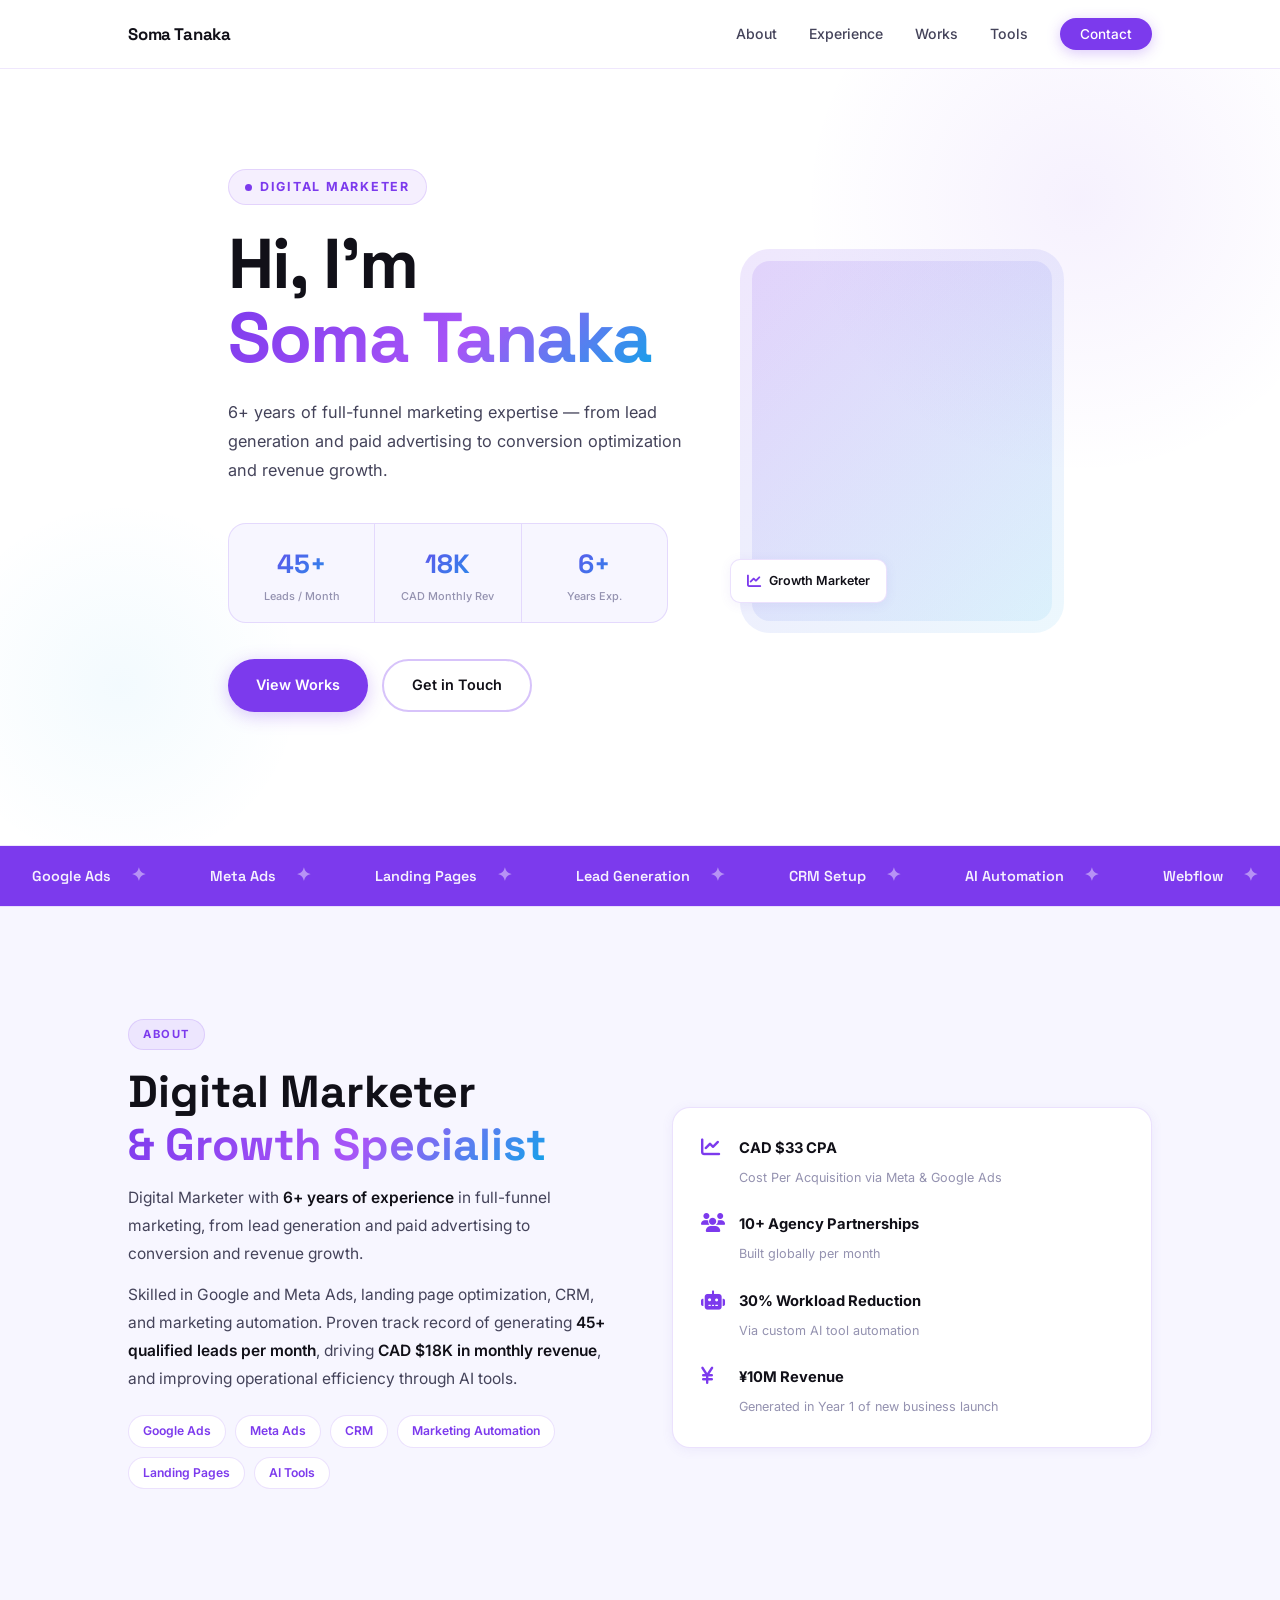
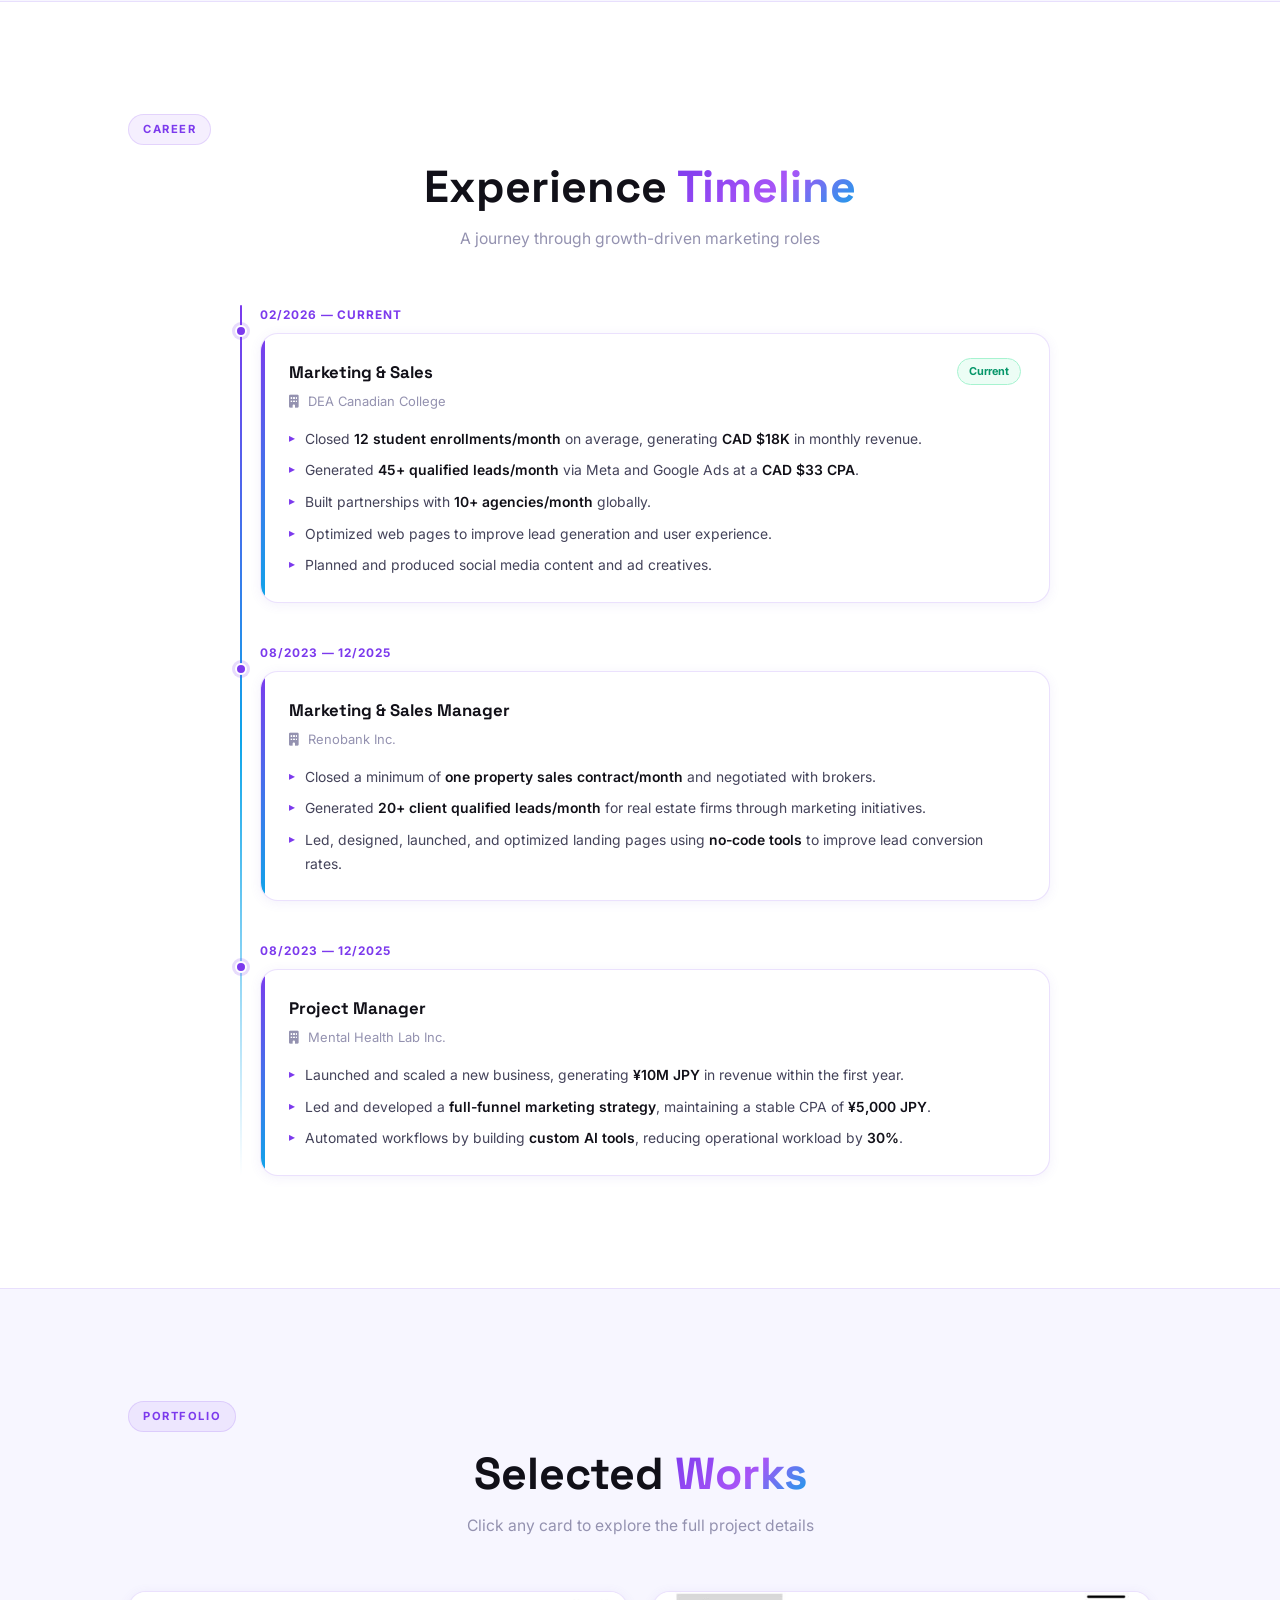
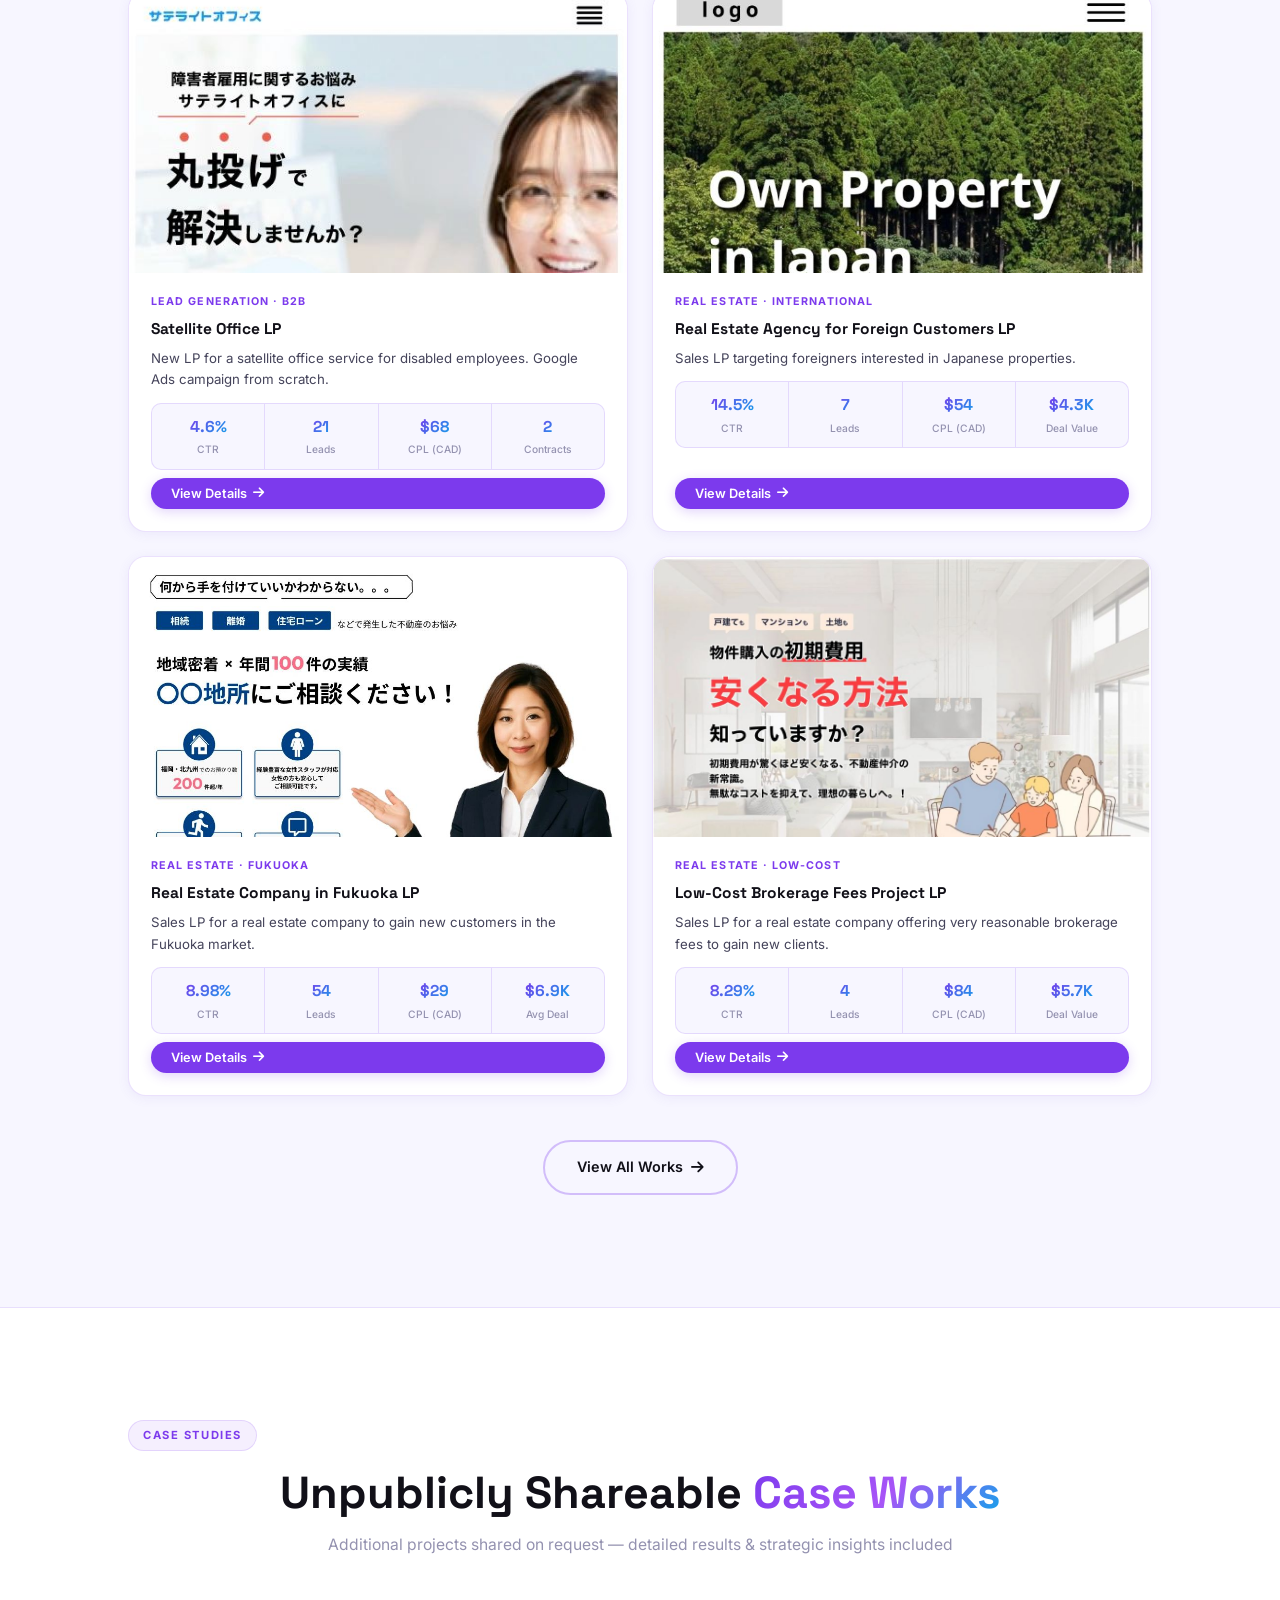
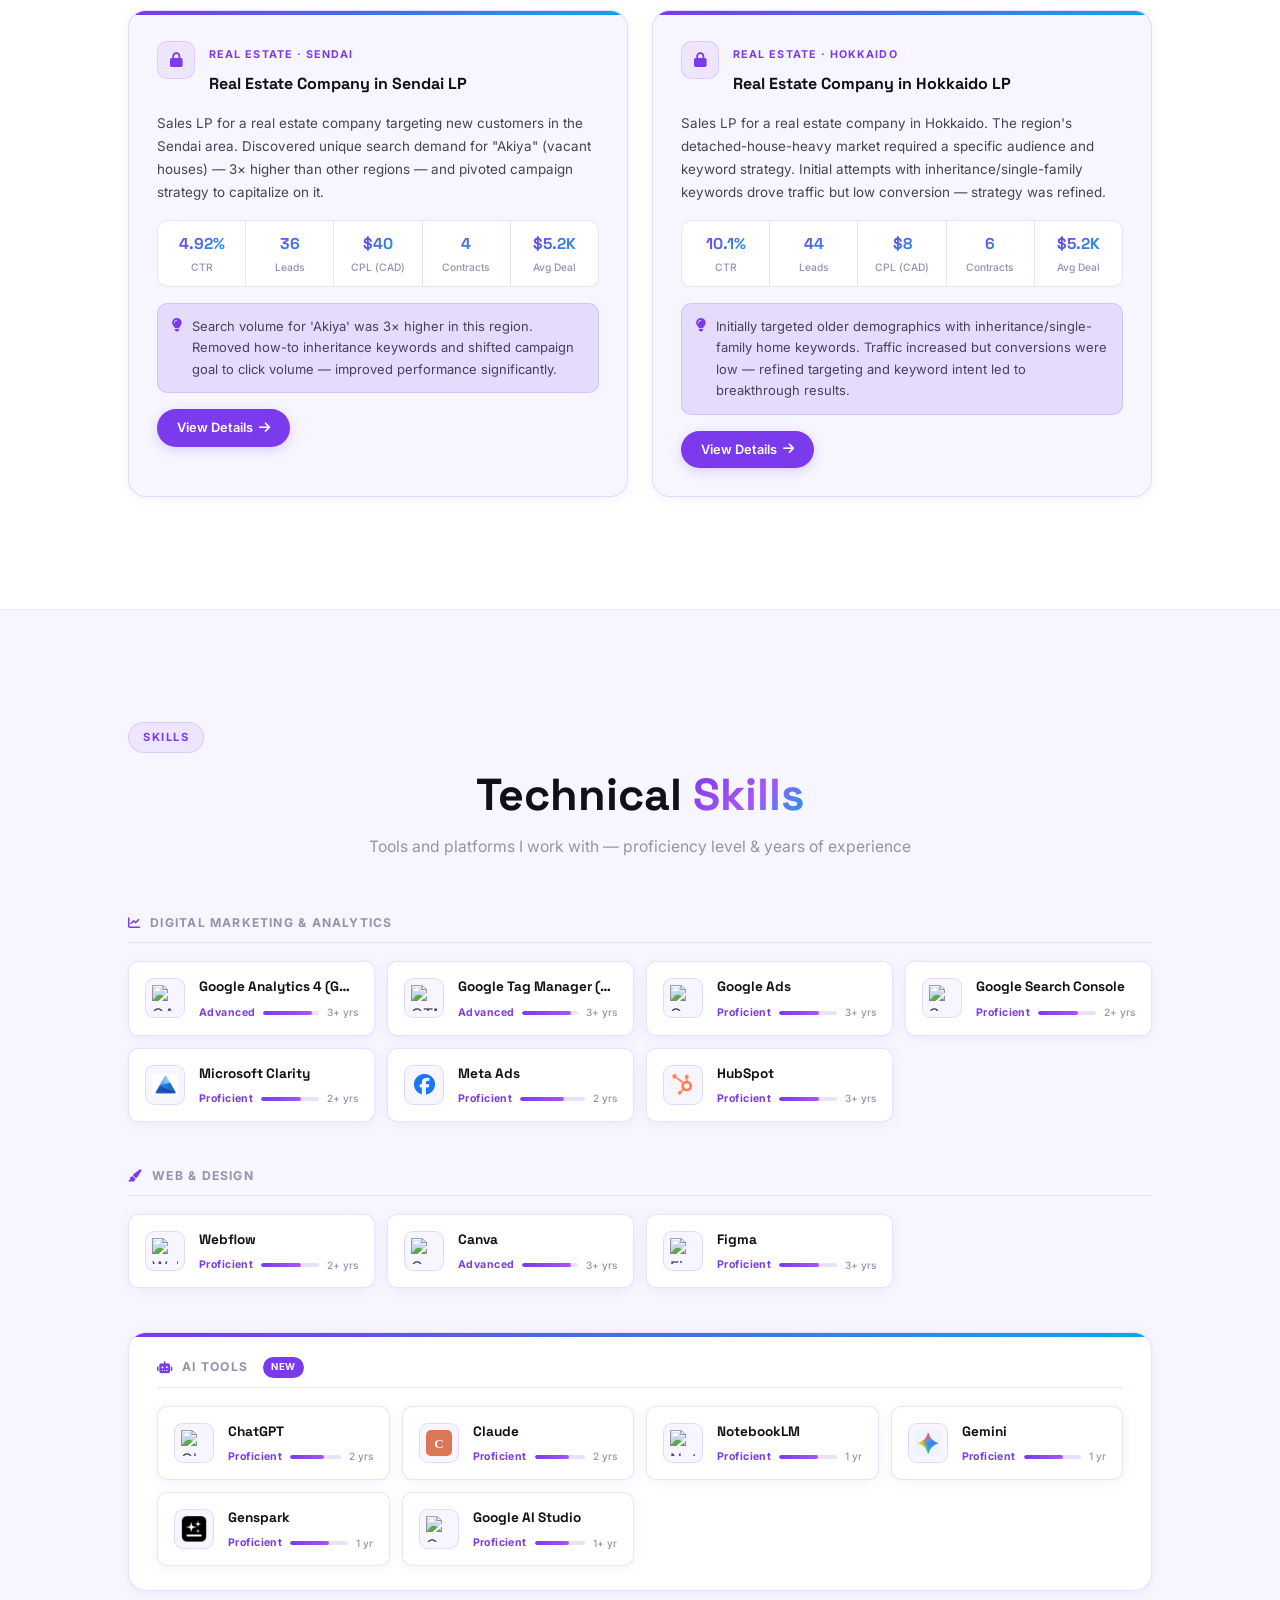
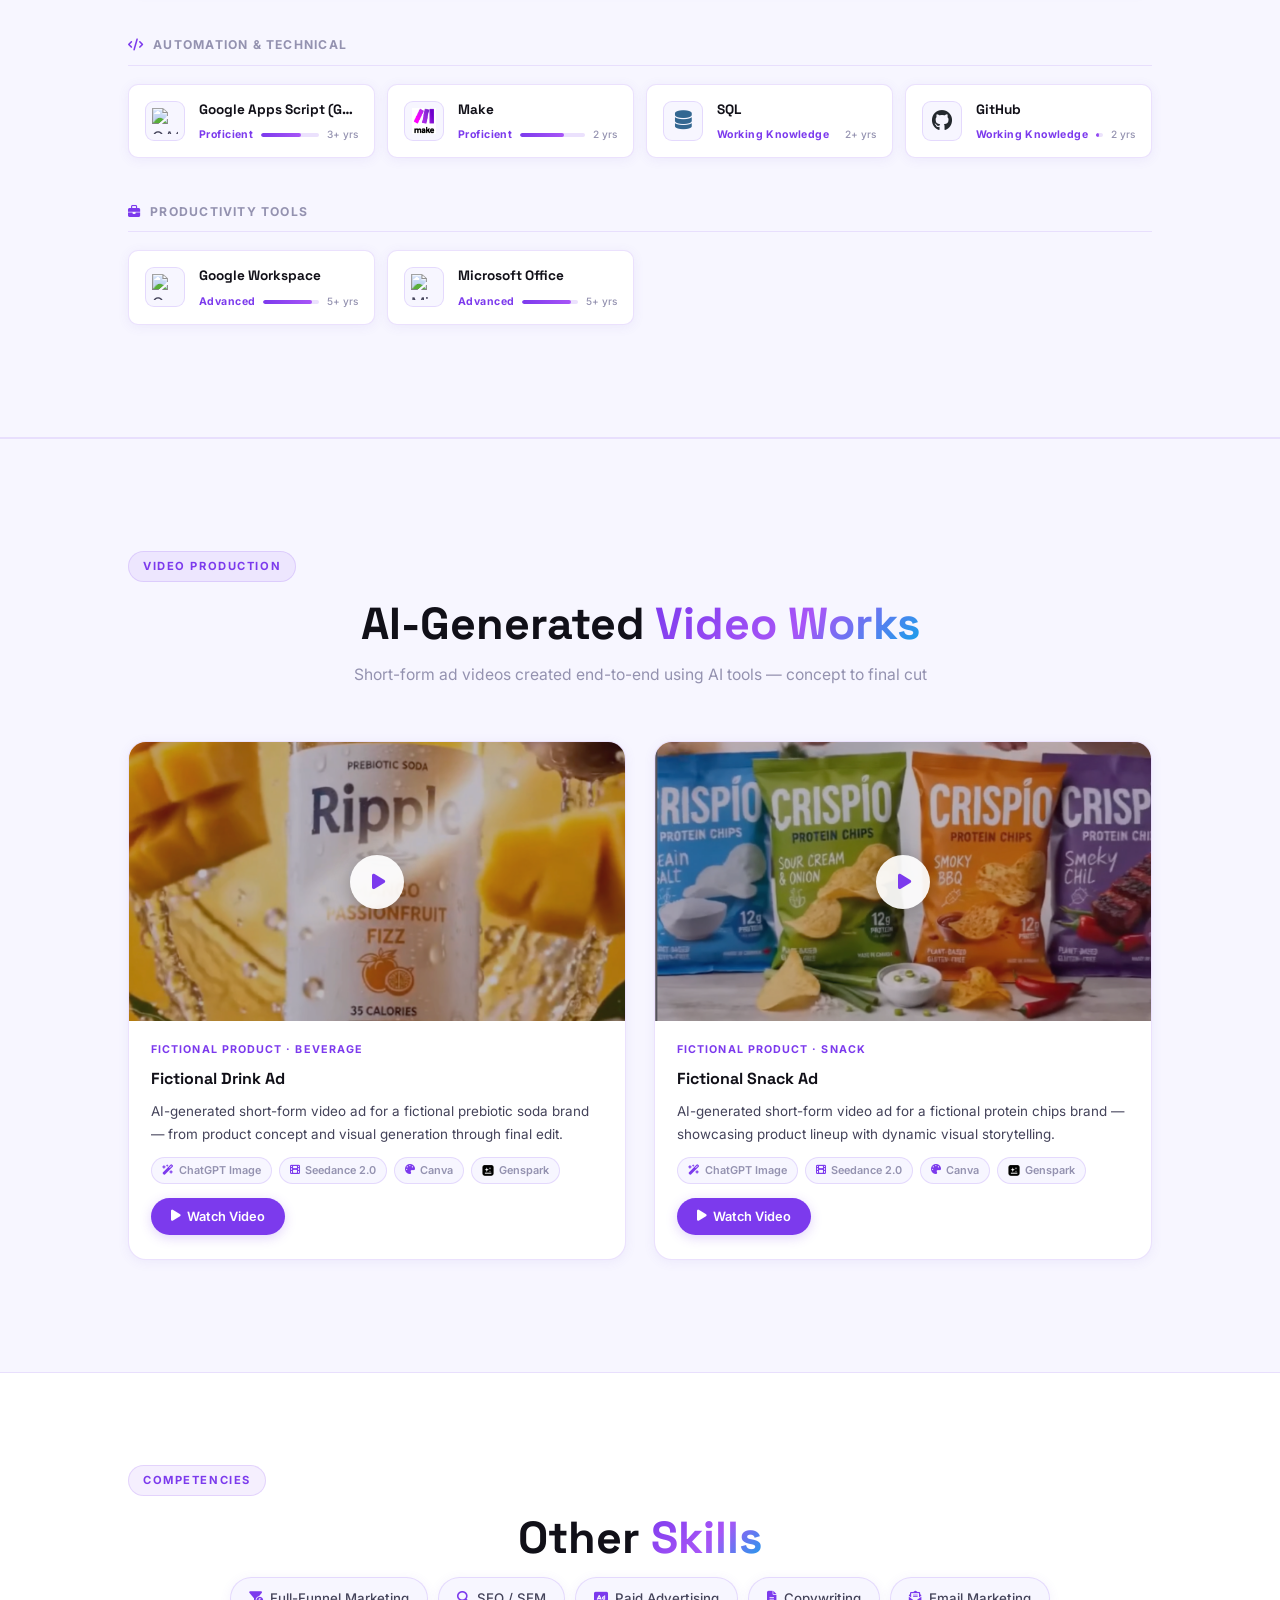
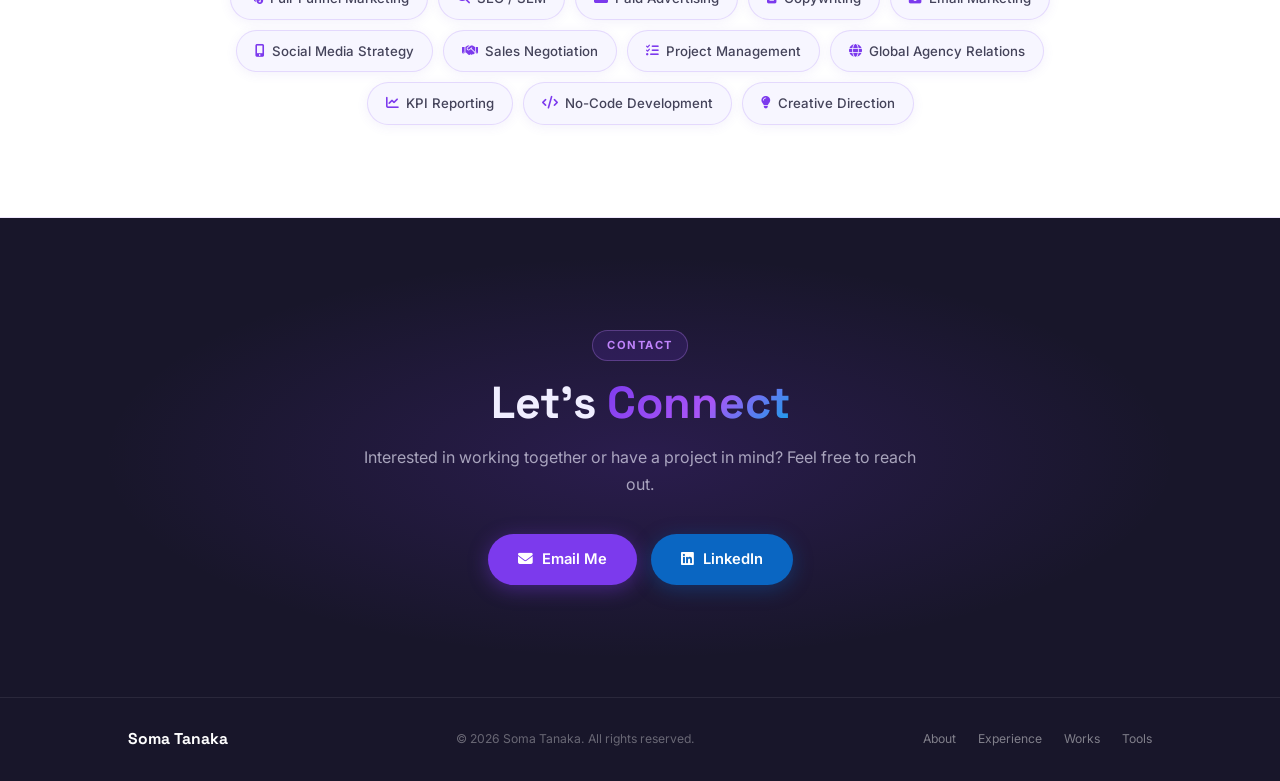
==== commit 670441f6: "すべてのファイルを最新版に置き換え" ====
--- a/index.html
+++ b/index.html
@@ -455,7 +455,7 @@
           </div>
 
           <div class="skill-card">
-            <div class="skill-card-icon"><i class="fas fa-mouse-pointer" style="color:#1877F2"></i></div>
+            <div class="skill-card-icon"><img src="images/icon-clarity.png" alt="Microsoft Clarity" /></div>
             <div class="skill-card-body">
               <div class="skill-card-name">Microsoft Clarity</div>
               <div class="skill-card-meta">
@@ -479,7 +479,7 @@
           </div>
 
           <div class="skill-card">
-            <div class="skill-card-icon"><img src="https://img.icons8.com/color/96/hubspot.png" alt="HubSpot" /></div>
+            <div class="skill-card-icon"><img src="images/icon-hubspot.png" alt="HubSpot" /></div>
             <div class="skill-card-body">
               <div class="skill-card-name">HubSpot</div>
               <div class="skill-card-meta">
@@ -581,7 +581,7 @@
           </div>
 
           <div class="skill-card">
-            <div class="skill-card-icon"><img src="https://img.icons8.com/color/96/google-gemini--v2.png" alt="Gemini" /></div>
+            <div class="skill-card-icon"><img src="images/icon-gemini.png" alt="Gemini" /></div>
             <div class="skill-card-body">
               <div class="skill-card-name">Gemini</div>
               <div class="skill-card-meta">
@@ -637,7 +637,7 @@
           </div>
 
           <div class="skill-card">
-            <div class="skill-card-icon"><i class="fas fa-project-diagram" style="color:#a259ff;font-size:1.2rem"></i></div>
+            <div class="skill-card-icon"><img src="images/icon-make.png" alt="Make" /></div>
             <div class="skill-card-body">
               <div class="skill-card-name">Make</div>
               <div class="skill-card-meta">
@@ -707,6 +707,73 @@
         </div>
       </div>
 
+    </div>
+  </section>
+
+  <!-- VIDEO WORKS -->
+  <section id="video-works">
+    <div class="container">
+      <div class="section-tag reveal">Video Production</div>
+      <h2 class="section-title text-center reveal">AI-Generated <span class="gradient-text">Video Works</span></h2>
+      <p class="section-sub text-center reveal">Short-form ad videos created end-to-end using AI tools — concept to final cut</p>
+
+      <div class="video-grid">
+
+        <!-- Card 1: Fictional Drink -->
+        <article class="video-card reveal">
+          <a href="https://drive.google.com/file/d/1EEYIAnqM5Qn4KEeSOy90BCAgry3ORTOK/view?usp=sharing" target="_blank" rel="noopener" class="video-thumb-link" aria-label="Watch Fictional Drink video">
+            <div class="video-thumb-wrap">
+              <img src="images/video-thumb-drink.jpg" alt="Fictional Drink — AI Video Ad" class="video-thumb-img" />
+              <div class="video-play-btn" aria-hidden="true">
+                <i class="fas fa-play"></i>
+              </div>
+              <div class="video-thumb-overlay"></div>
+            </div>
+          </a>
+          <div class="video-card-body">
+            <span class="work-tag">Fictional Product &middot; Beverage</span>
+            <h3 class="video-card-title">Fictional Drink Ad</h3>
+            <p class="video-card-desc">AI-generated short-form video ad for a fictional prebiotic soda brand — from product concept and visual generation through final edit.</p>
+            <div class="video-tools-row">
+              <span class="video-tool-tag"><i class="fas fa-wand-magic-sparkles"></i> ChatGPT Image</span>
+              <span class="video-tool-tag"><i class="fas fa-film"></i> Seedance 2.0</span>
+              <span class="video-tool-tag"><i class="fas fa-palette"></i> Canva</span>
+              <span class="video-tool-tag"><img src="images/genspark-icon.png" alt="Genspark" style="width:12px;height:12px;object-fit:contain;border-radius:3px;" /> Genspark</span>
+            </div>
+            <a href="https://drive.google.com/file/d/1EEYIAnqM5Qn4KEeSOy90BCAgry3ORTOK/view?usp=sharing" target="_blank" rel="noopener" class="btn btn-sm video-watch-btn">
+              <i class="fas fa-play"></i> Watch Video
+            </a>
+          </div>
+        </article>
+
+        <!-- Card 2: Fictional Snack -->
+        <article class="video-card reveal">
+          <a href="https://drive.google.com/file/d/1BWZqLzVeoMHnUPXYIO6IymVIwxWBmb1e/view?usp=sharing" target="_blank" rel="noopener" class="video-thumb-link" aria-label="Watch Fictional Snack video">
+            <div class="video-thumb-wrap">
+              <img src="images/video-thumb-snack.jpg" alt="Fictional Snack — AI Video Ad" class="video-thumb-img" />
+              <div class="video-play-btn" aria-hidden="true">
+                <i class="fas fa-play"></i>
+              </div>
+              <div class="video-thumb-overlay"></div>
+            </div>
+          </a>
+          <div class="video-card-body">
+            <span class="work-tag">Fictional Product &middot; Snack</span>
+            <h3 class="video-card-title">Fictional Snack Ad</h3>
+            <p class="video-card-desc">AI-generated short-form video ad for a fictional protein chips brand — showcasing product lineup with dynamic visual storytelling.</p>
+            <div class="video-tools-row">
+              <span class="video-tool-tag"><i class="fas fa-wand-magic-sparkles"></i> ChatGPT Image</span>
+              <span class="video-tool-tag"><i class="fas fa-film"></i> Seedance 2.0</span>
+              <span class="video-tool-tag"><i class="fas fa-palette"></i> Canva</span>
+              <span class="video-tool-tag"><img src="images/genspark-icon.png" alt="Genspark" style="width:12px;height:12px;object-fit:contain;border-radius:3px;" /> Genspark</span>
+            </div>
+            <a href="https://drive.google.com/file/d/1BWZqLzVeoMHnUPXYIO6IymVIwxWBmb1e/view?usp=sharing" target="_blank" rel="noopener" class="btn btn-sm video-watch-btn">
+              <i class="fas fa-play"></i> Watch Video
+            </a>
+          </div>
+        </article>
+
+      </div>
     </div>
   </section>
 
--- a/css/style.css
+++ b/css/style.css
@@ -743,6 +743,129 @@
 .tool-icon-wrap img { width: 26px; height: 26px; object-fit: contain; }
 
 /* =========================================================
+   VIDEO WORKS
+   ========================================================= */
+#video-works {
+  padding: 112px 0;
+  background: var(--bg-off);
+  border-top: 1px solid var(--border);
+  border-bottom: 1px solid var(--border);
+}
+
+.video-grid {
+  display: grid;
+  grid-template-columns: repeat(2, 1fr);
+  gap: 28px;
+}
+
+.video-card {
+  background: var(--bg);
+  border: 1.5px solid var(--border-card);
+  border-radius: var(--radius);
+  overflow: hidden;
+  box-shadow: var(--shadow-sm);
+  transition: transform var(--ease), border-color var(--ease), box-shadow var(--ease);
+  display: flex;
+  flex-direction: column;
+}
+.video-card:hover {
+  transform: translateY(-4px);
+  border-color: rgba(124,58,237,0.28);
+  box-shadow: var(--shadow-md);
+}
+
+/* Thumbnail */
+.video-thumb-link { display: block; text-decoration: none; }
+.video-thumb-wrap {
+  position: relative;
+  aspect-ratio: 16/9;
+  overflow: hidden;
+  background: #111;
+}
+.video-thumb-img {
+  width: 100%; height: 100%;
+  object-fit: cover; object-position: center;
+  display: block;
+  transition: transform 0.42s ease;
+}
+.video-card:hover .video-thumb-img { transform: scale(1.04); }
+
+.video-thumb-overlay {
+  position: absolute; inset: 0;
+  background: rgba(18,10,40,0.28);
+  transition: background var(--ease);
+}
+.video-card:hover .video-thumb-overlay {
+  background: rgba(124,58,237,0.32);
+}
+
+/* Play button */
+.video-play-btn {
+  position: absolute;
+  top: 50%; left: 50%;
+  transform: translate(-50%, -50%);
+  width: 54px; height: 54px;
+  border-radius: 50%;
+  background: rgba(255,255,255,0.92);
+  display: flex; align-items: center; justify-content: center;
+  box-shadow: 0 4px 20px rgba(0,0,0,0.28);
+  transition: transform var(--ease), background var(--ease);
+  z-index: 2;
+}
+.video-play-btn i {
+  color: var(--purple);
+  font-size: 1.1rem;
+  margin-left: 3px; /* optical center */
+}
+.video-card:hover .video-play-btn {
+  transform: translate(-50%, -50%) scale(1.12);
+  background: #fff;
+}
+
+/* Card body */
+.video-card-body {
+  padding: 20px 22px 24px;
+  display: flex; flex-direction: column; gap: 10px;
+  flex: 1;
+}
+.video-card-title {
+  font-family: 'Space Grotesk', sans-serif;
+  font-size: 1rem; font-weight: 700;
+  color: var(--text-head); line-height: 1.3;
+}
+.video-card-desc {
+  font-size: 0.84rem; color: var(--text-body);
+  line-height: 1.68; flex: 1;
+}
+
+/* Tools tag row */
+.video-tools-row {
+  display: flex; flex-wrap: wrap; gap: 7px;
+  margin-top: 2px;
+}
+.video-tool-tag {
+  display: inline-flex; align-items: center; gap: 5px;
+  font-size: 0.68rem; font-weight: 600;
+  padding: 3px 10px;
+  border: 1.5px solid var(--border-card);
+  border-radius: 999px;
+  color: var(--text-muted);
+  background: var(--bg-off);
+}
+.video-tool-tag i { color: var(--purple); font-size: 0.65rem; }
+
+/* Watch button */
+.video-watch-btn {
+  margin-top: 4px;
+  align-self: flex-start;
+}
+
+/* Responsive */
+@media (max-width: 700px) {
+  .video-grid { grid-template-columns: 1fr; }
+}
+
+/* =========================================================
    SKILLS
    ========================================================= */
 #skills {
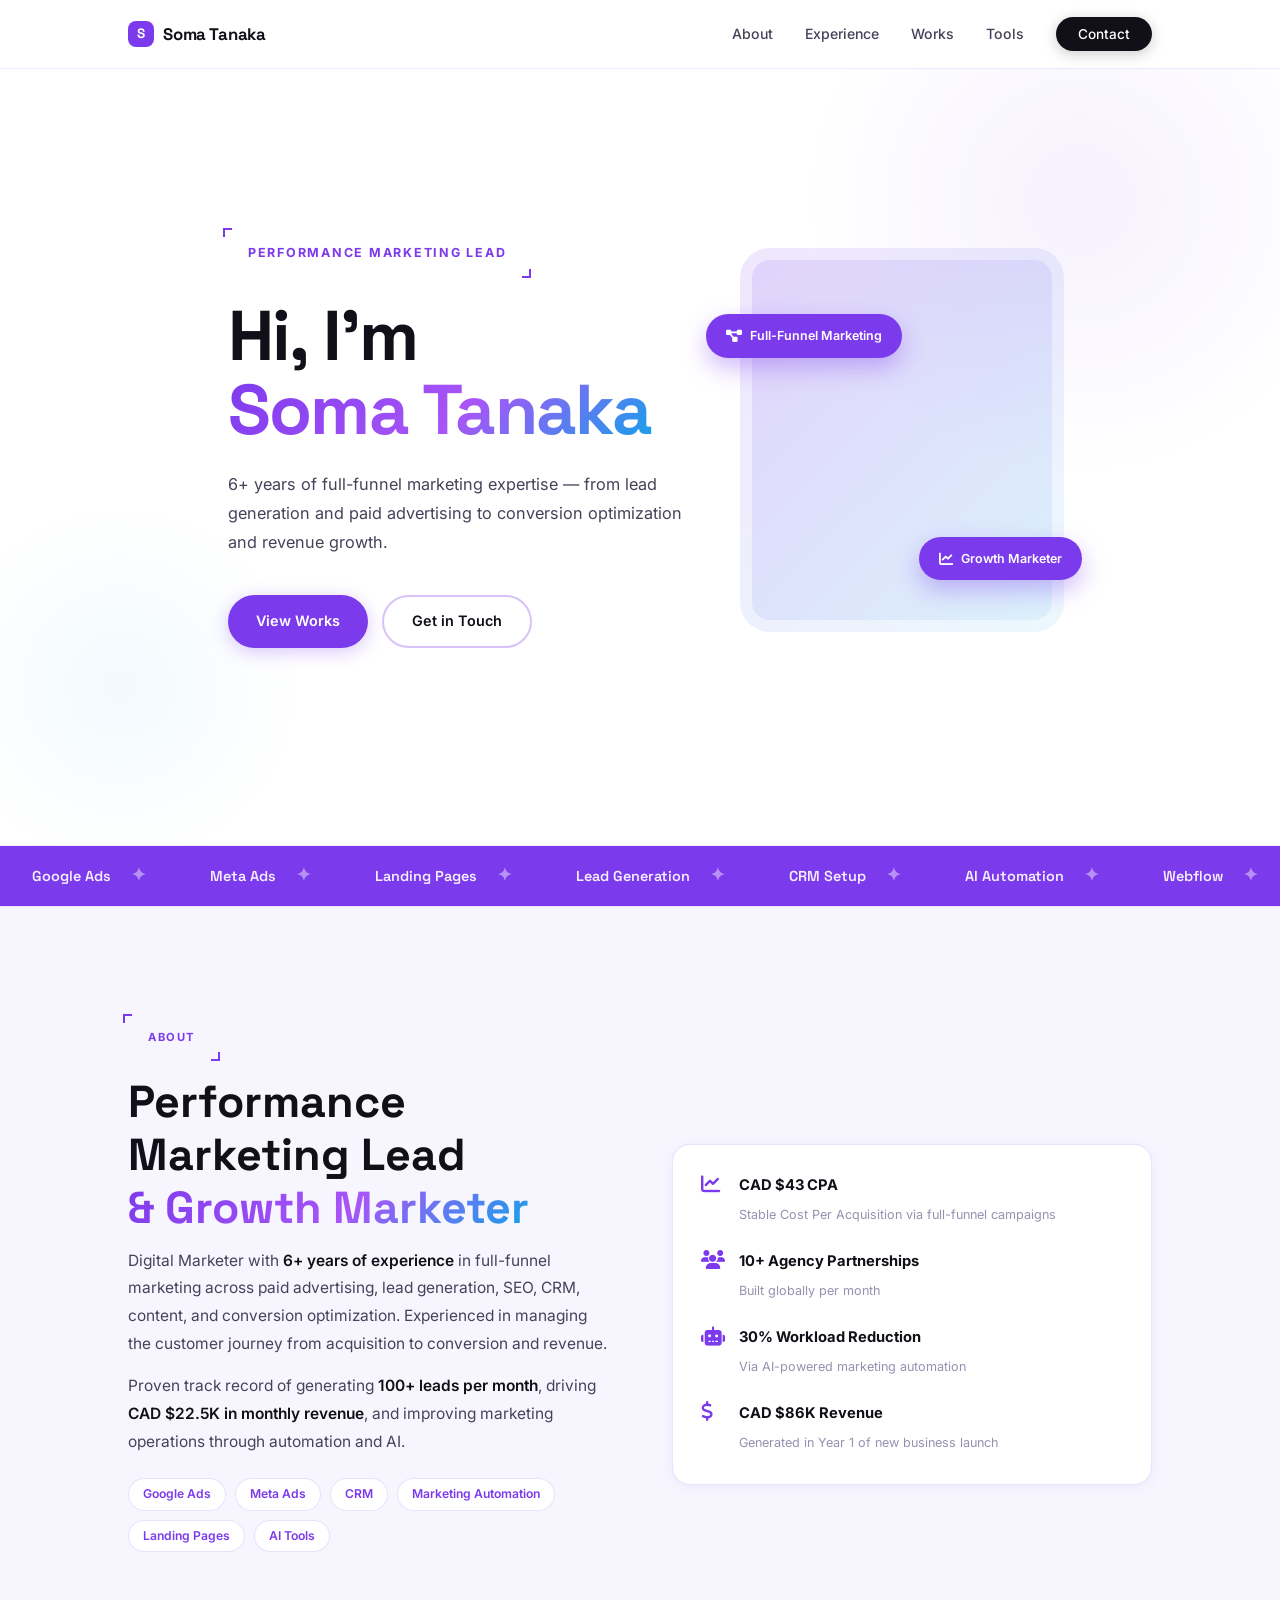
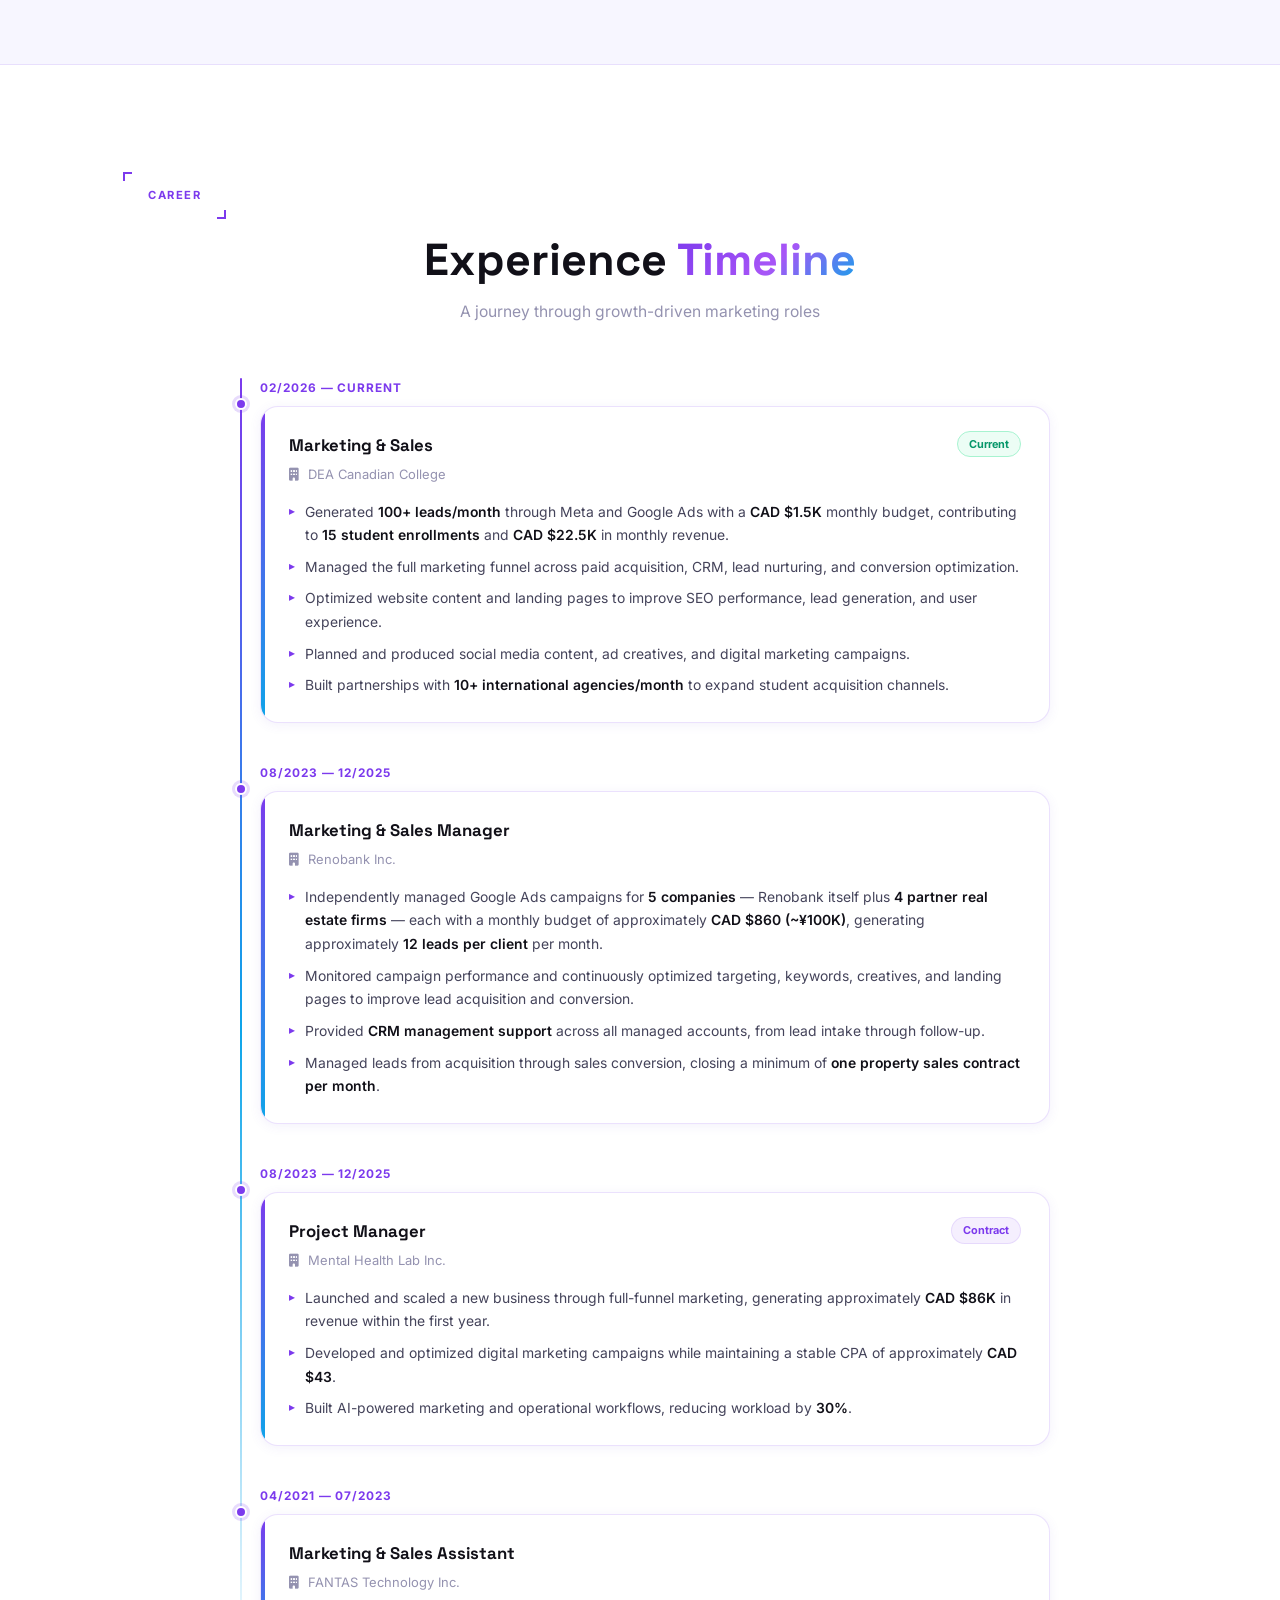
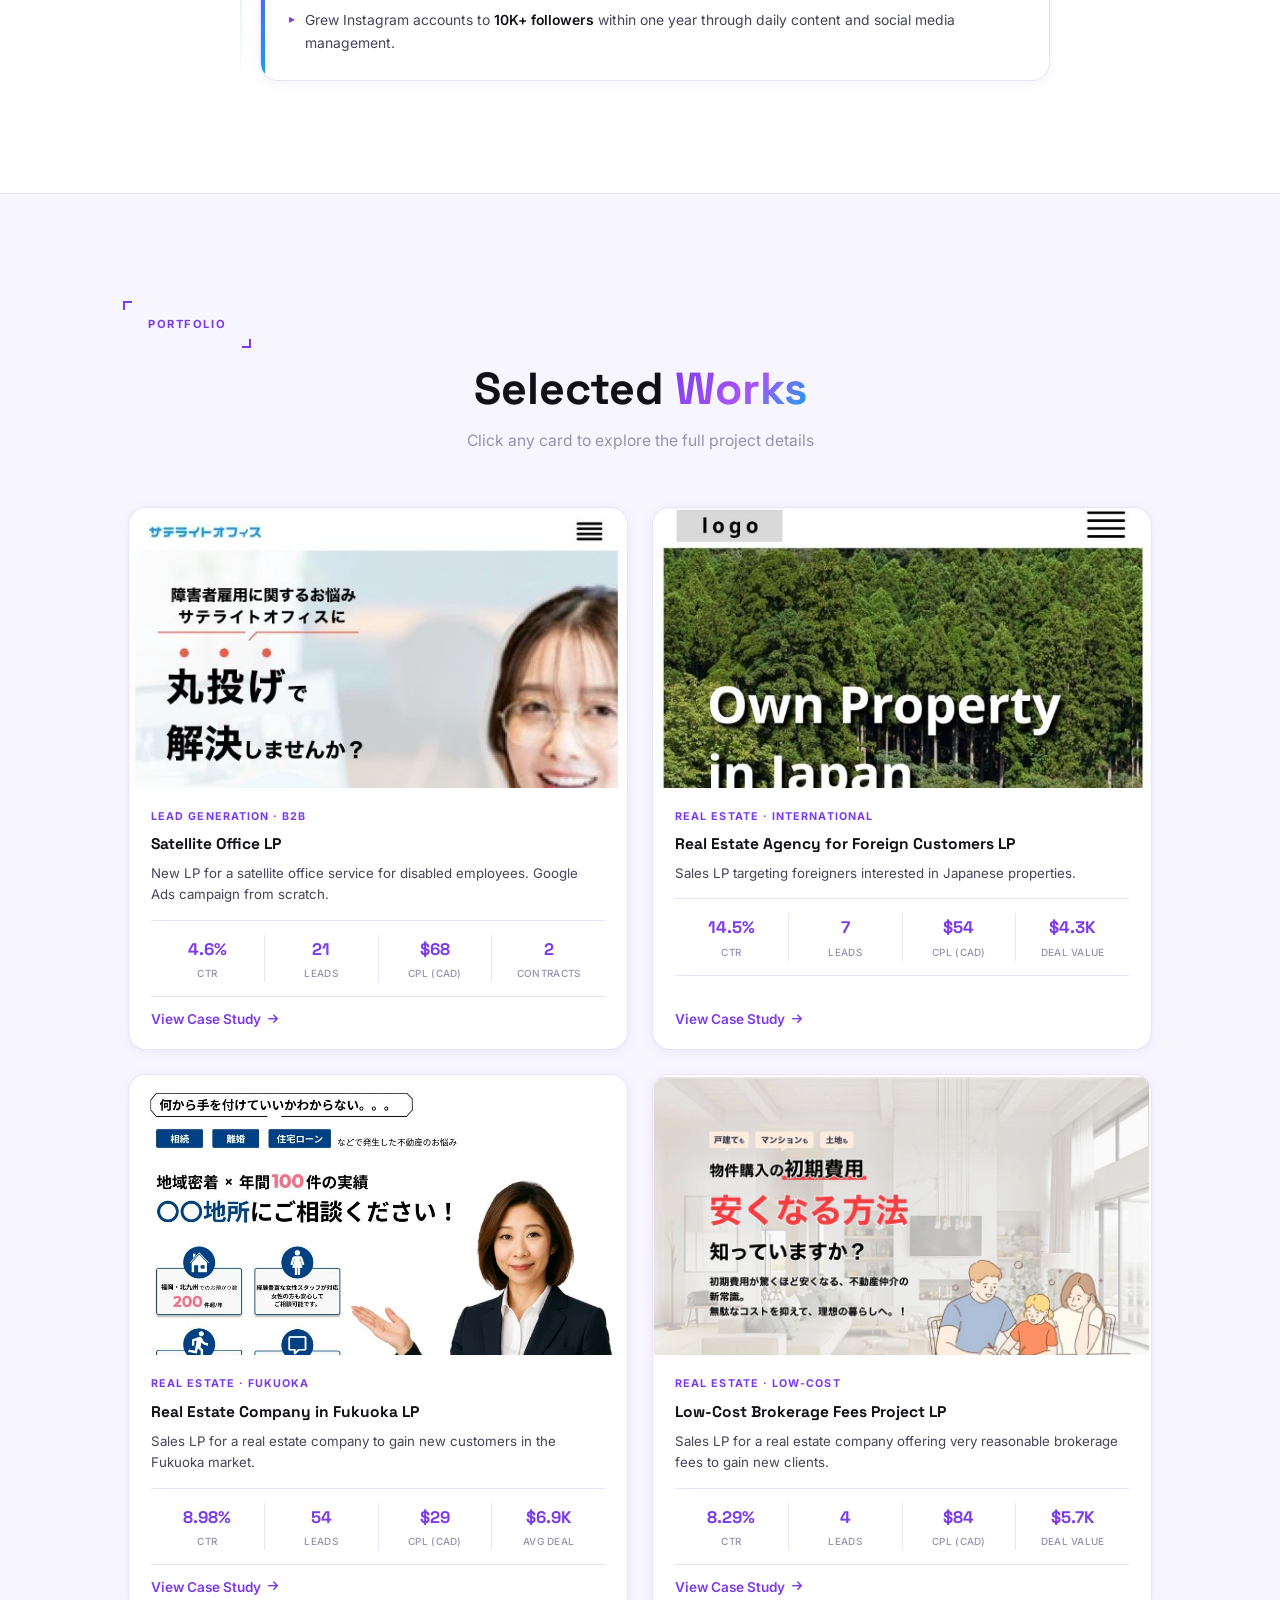
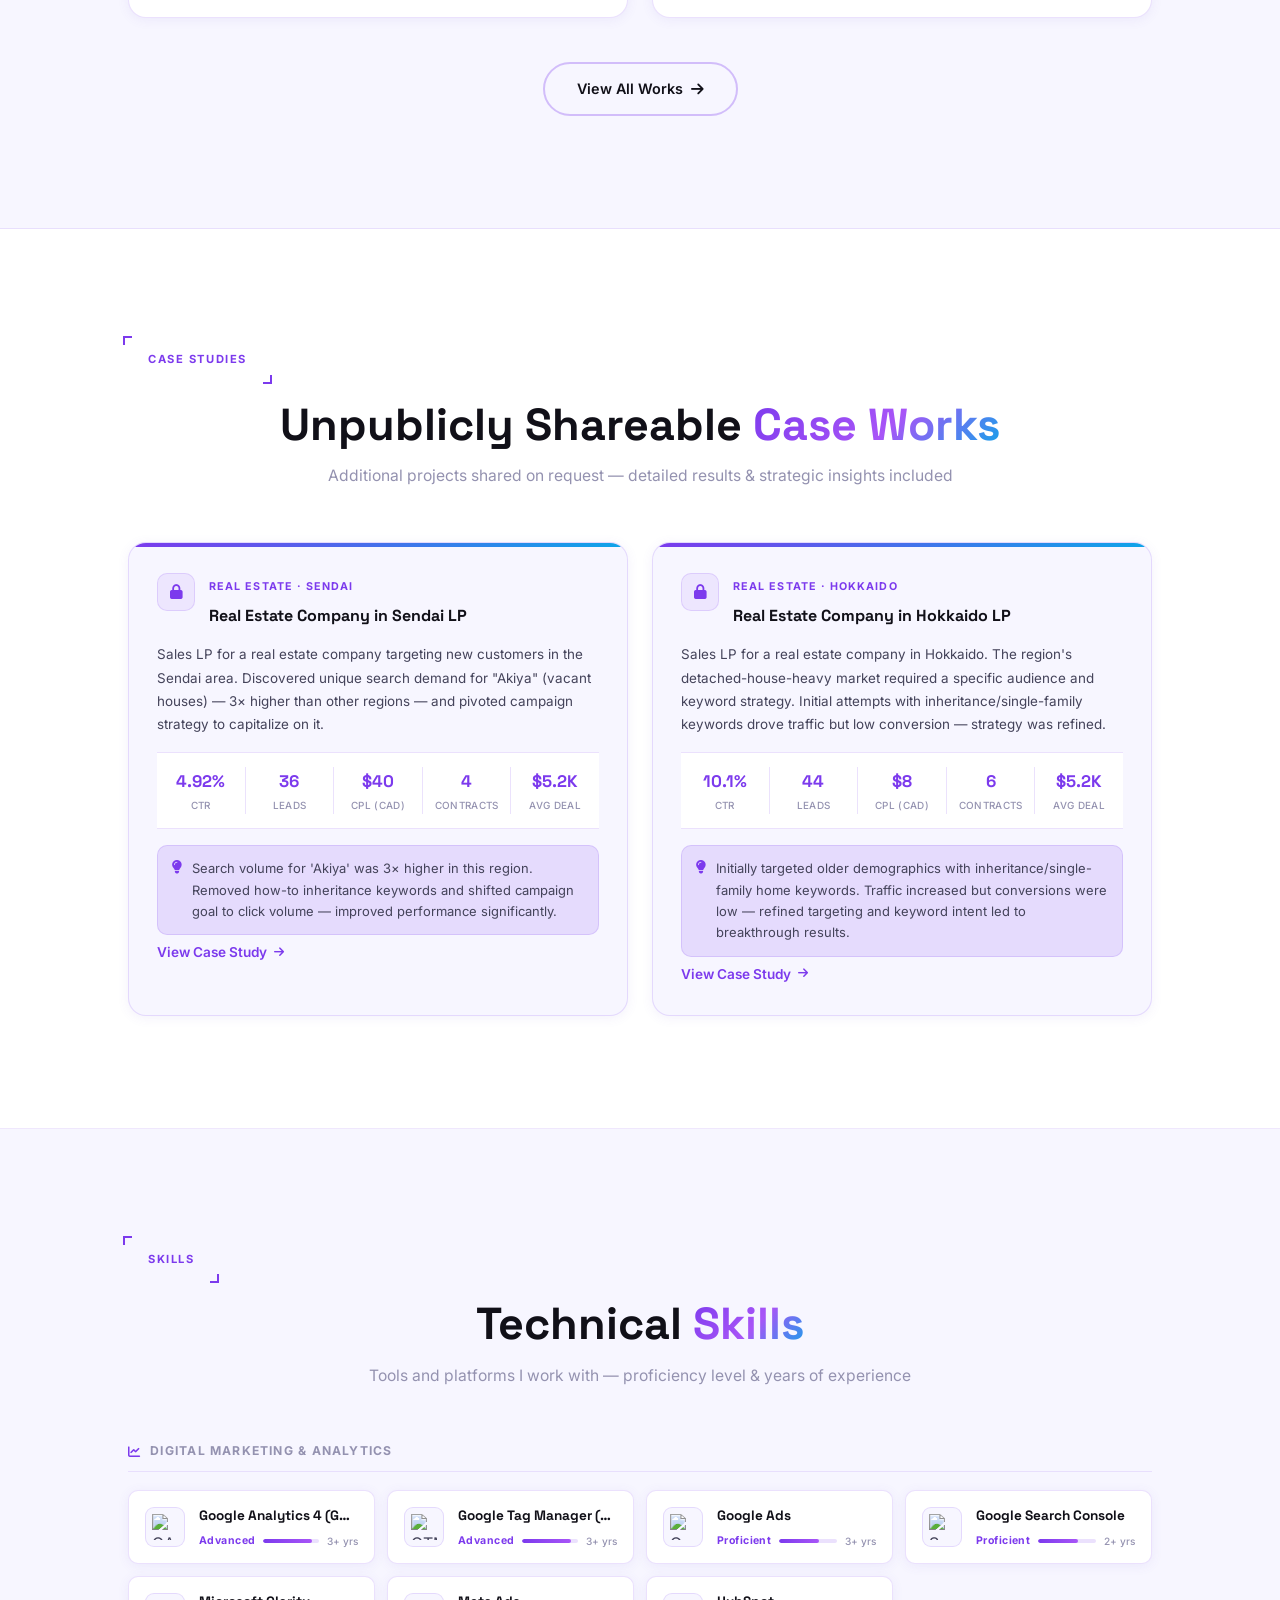
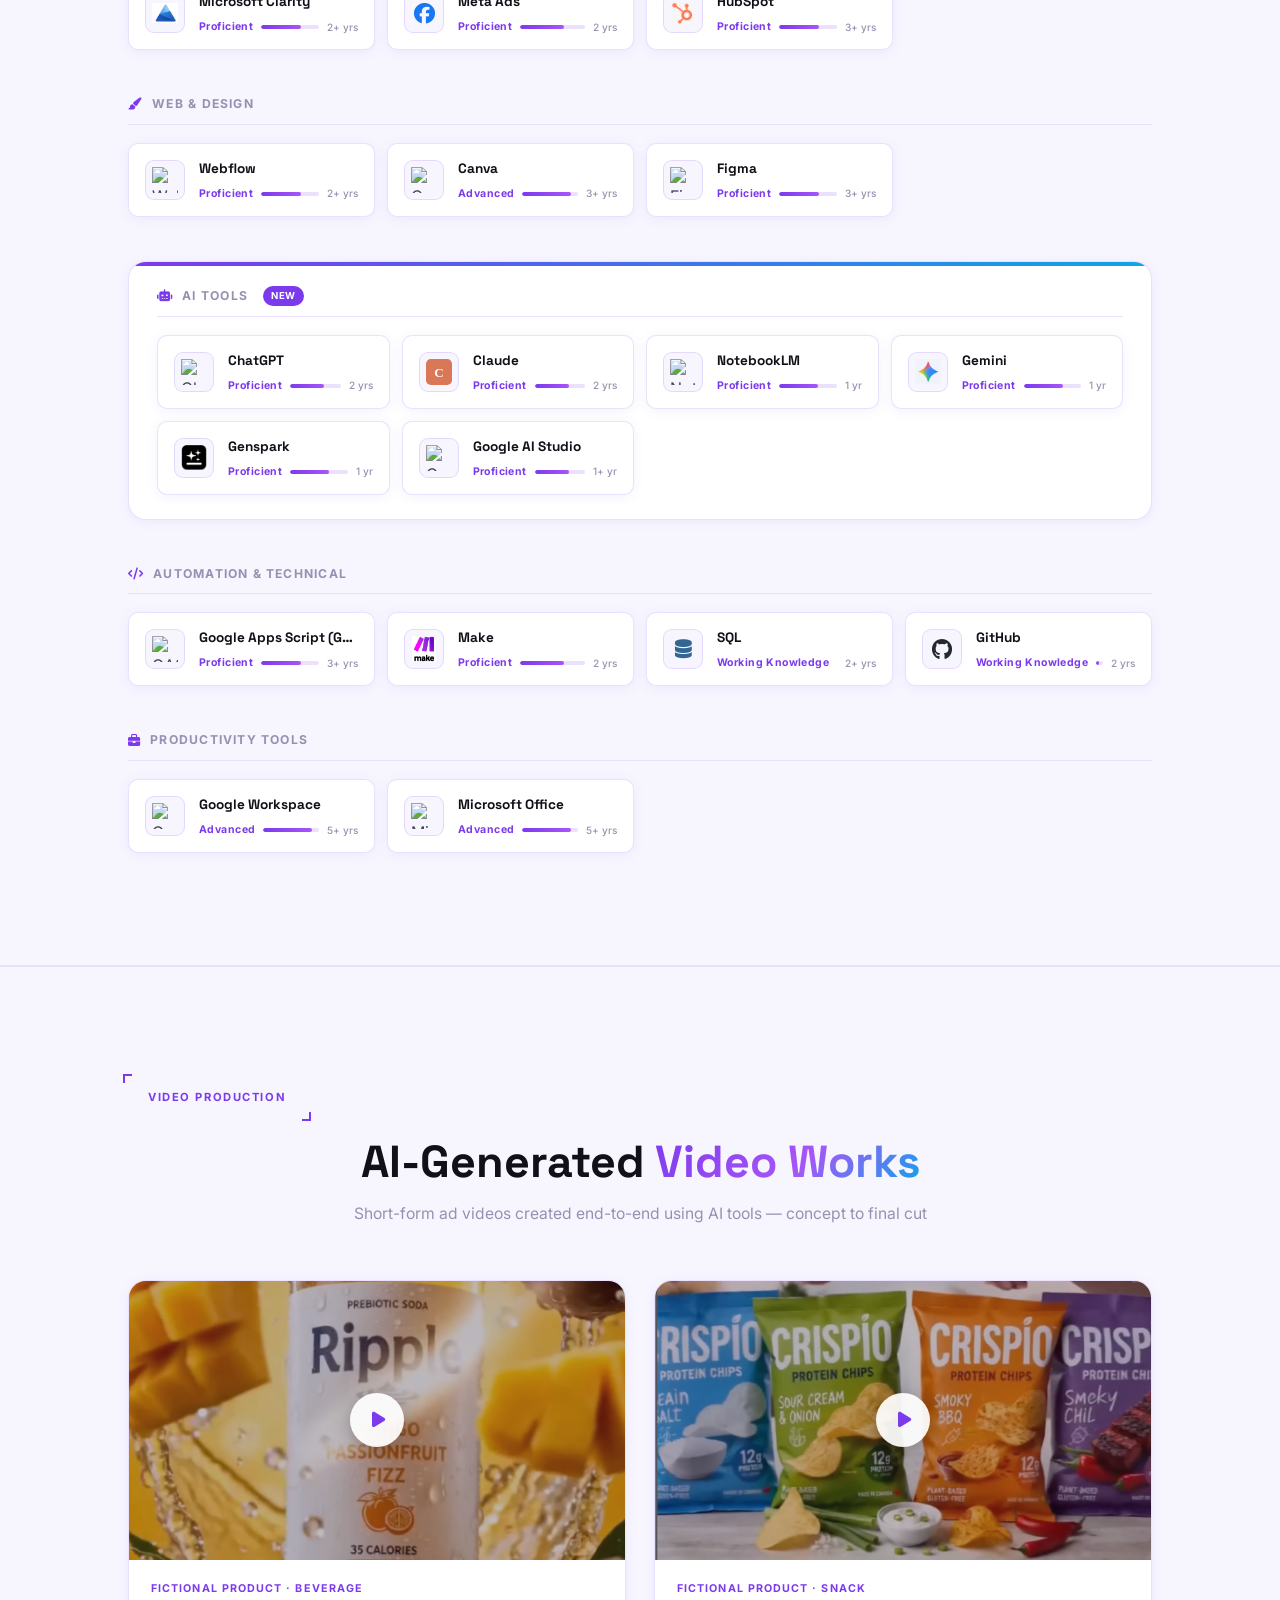
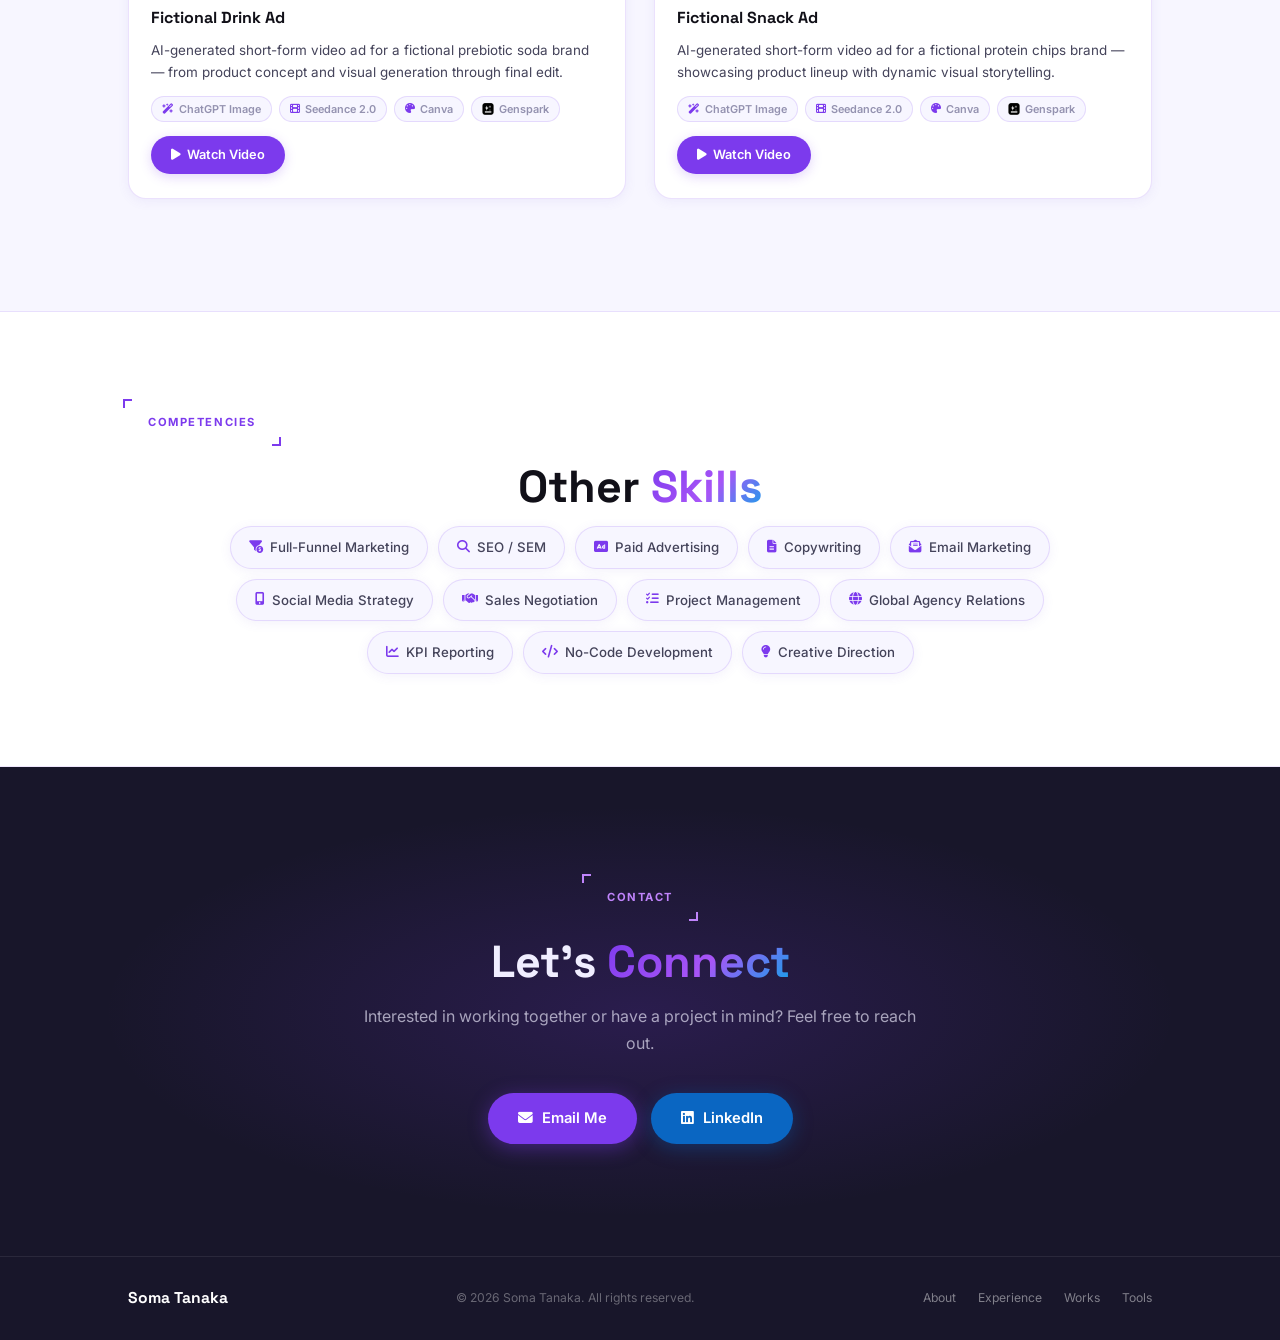
==== commit 5b0c08f6: "update2.0 update for my experiences" ====
--- a/index.html
+++ b/index.html
@@ -15,7 +15,7 @@
   <!-- NAV -->
   <nav id="navbar">
     <div class="nav-inner">
-      <a href="#hero" class="nav-logo">Soma Tanaka</a>
+      <a href="#hero" class="nav-logo"><span class="nav-logo-mark">S</span>Soma Tanaka</a>
       <ul class="nav-links">
         <li><a href="#about">About</a></li>
         <li><a href="#experience">Experience</a></li>
@@ -40,7 +40,7 @@
   <section id="hero">
     <div class="container hero-container">
       <div class="hero-left">
-        <p class="hero-eyebrow reveal">Digital Marketer</p>
+        <p class="hero-eyebrow reveal">Performance Marketing Lead</p>
         <h1 class="hero-name reveal">
           Hi, I'm<br />
           <span class="gradient-text">Soma Tanaka</span>
@@ -48,22 +48,6 @@
         <p class="hero-summary reveal">
           6+ years of full-funnel marketing expertise — from lead generation and paid advertising to conversion optimization and revenue growth.
         </p>
-        <div class="hero-stats reveal">
-          <div class="stat">
-            <span class="stat-num">45+</span>
-            <span class="stat-label">Leads / Month</span>
-          </div>
-          <div class="stat-divider"></div>
-          <div class="stat">
-            <span class="stat-num">18K</span>
-            <span class="stat-label">CAD Monthly Rev</span>
-          </div>
-          <div class="stat-divider"></div>
-          <div class="stat">
-            <span class="stat-num">6+</span>
-            <span class="stat-label">Years Exp.</span>
-          </div>
-        </div>
         <div class="hero-actions reveal">
           <a href="#works" class="btn btn-primary">View Works</a>
           <a href="#contact" class="btn btn-outline">Get in Touch</a>
@@ -72,7 +56,11 @@
       <div class="hero-right reveal">
         <div class="hero-photo-wrap">
           <img src="https://www.genspark.ai/api/files/s/t51SNRK5" alt="Soma Tanaka" class="hero-photo" onerror="this.parentElement.classList.add('photo-fallback')" />
-          <div class="hero-photo-badge">
+          <div class="hero-photo-badge hero-photo-badge-1">
+            <i class="fas fa-diagram-project"></i>
+            <span>Full-Funnel Marketing</span>
+          </div>
+          <div class="hero-photo-badge hero-photo-badge-2">
             <i class="fas fa-chart-line"></i>
             <span>Growth Marketer</span>
           </div>
@@ -113,12 +101,12 @@
       <div class="section-tag reveal">About</div>
       <div class="about-grid">
         <div class="about-text reveal">
-          <h2 class="section-title">Digital Marketer<br /><span class="gradient-text">&amp; Growth Specialist</span></h2>
+          <h2 class="section-title">Performance Marketing Lead<br /><span class="gradient-text">&amp; Growth Marketer</span></h2>
           <p class="about-desc">
-            Digital Marketer with <strong>6+ years of experience</strong> in full-funnel marketing, from lead generation and paid advertising to conversion and revenue growth.
+            Digital Marketer with <strong>6+ years of experience</strong> in full-funnel marketing across paid advertising, lead generation, SEO, CRM, content, and conversion optimization. Experienced in managing the customer journey from acquisition to conversion and revenue.
           </p>
           <p class="about-desc">
-            Skilled in Google and Meta Ads, landing page optimization, CRM, and marketing automation. Proven track record of generating <strong>45+ qualified leads per month</strong>, driving <strong>CAD $18K in monthly revenue</strong>, and improving operational efficiency through AI tools.
+            Proven track record of generating <strong>100+ leads per month</strong>, driving <strong>CAD $22.5K in monthly revenue</strong>, and improving marketing operations through automation and AI.
           </p>
           <div class="about-badges">
             <span class="badge">Google Ads</span>
@@ -134,8 +122,8 @@
             <div class="about-card-item">
               <i class="fas fa-chart-line"></i>
               <div>
-                <strong>CAD $33 CPA</strong>
-                <span>Cost Per Acquisition via Meta &amp; Google Ads</span>
+                <strong>CAD $43 CPA</strong>
+                <span>Stable Cost Per Acquisition via full-funnel campaigns</span>
               </div>
             </div>
             <div class="about-card-item">
@@ -149,13 +137,13 @@
               <i class="fas fa-robot"></i>
               <div>
                 <strong>30% Workload Reduction</strong>
-                <span>Via custom AI tool automation</span>
+                <span>Via AI-powered marketing automation</span>
               </div>
             </div>
             <div class="about-card-item">
-              <i class="fas fa-yen-sign"></i>
+              <i class="fas fa-dollar-sign"></i>
               <div>
-                <strong>¥10M Revenue</strong>
+                <strong>CAD $86K Revenue</strong>
                 <span>Generated in Year 1 of new business launch</span>
               </div>
             </div>
@@ -185,11 +173,11 @@
               <span class="tc-badge active">Current</span>
             </div>
             <ul class="tc-list">
-              <li>Closed <strong>12 student enrollments/month</strong> on average, generating <strong>CAD $18K</strong> in monthly revenue.</li>
-              <li>Generated <strong>45+ qualified leads/month</strong> via Meta and Google Ads at a <strong>CAD $33 CPA</strong>.</li>
-              <li>Built partnerships with <strong>10+ agencies/month</strong> globally.</li>
-              <li>Optimized web pages to improve lead generation and user experience.</li>
-              <li>Planned and produced social media content and ad creatives.</li>
+              <li>Generated <strong>100+ leads/month</strong> through Meta and Google Ads with a <strong>CAD $1.5K</strong> monthly budget, contributing to <strong>15 student enrollments</strong> and <strong>CAD $22.5K</strong> in monthly revenue.</li>
+              <li>Managed the full marketing funnel across paid acquisition, CRM, lead nurturing, and conversion optimization.</li>
+              <li>Optimized website content and landing pages to improve SEO performance, lead generation, and user experience.</li>
+              <li>Planned and produced social media content, ad creatives, and digital marketing campaigns.</li>
+              <li>Built partnerships with <strong>10+ international agencies/month</strong> to expand student acquisition channels.</li>
             </ul>
           </div>
         </div>
@@ -205,9 +193,10 @@
               </div>
             </div>
             <ul class="tc-list">
-              <li>Closed a minimum of <strong>one property sales contract/month</strong> and negotiated with brokers.</li>
-              <li>Generated <strong>20+ client qualified leads/month</strong> for real estate firms through marketing initiatives.</li>
-              <li>Led, designed, launched, and optimized landing pages using <strong>no-code tools</strong> to improve lead conversion rates.</li>
+              <li>Independently managed Google Ads campaigns for <strong>5 companies</strong> — Renobank itself plus <strong>4 partner real estate firms</strong> — each with a monthly budget of approximately <strong>CAD $860 (~¥100K)</strong>, generating approximately <strong>12 leads per client</strong> per month.</li>
+              <li>Monitored campaign performance and continuously optimized targeting, keywords, creatives, and landing pages to improve lead acquisition and conversion.</li>
+              <li>Provided <strong>CRM management support</strong> across all managed accounts, from lead intake through follow-up.</li>
+              <li>Managed leads from acquisition through sales conversion, closing a minimum of <strong>one property sales contract per month</strong>.</li>
             </ul>
           </div>
         </div>
@@ -221,11 +210,28 @@
                 <h3 class="tc-title">Project Manager</h3>
                 <p class="tc-company"><i class="fas fa-building"></i> Mental Health Lab Inc.</p>
               </div>
+              <span class="tc-badge contract">Contract</span>
             </div>
             <ul class="tc-list">
-              <li>Launched and scaled a new business, generating <strong>¥10M JPY</strong> in revenue within the first year.</li>
-              <li>Led and developed a <strong>full-funnel marketing strategy</strong>, maintaining a stable CPA of <strong>¥5,000 JPY</strong>.</li>
-              <li>Automated workflows by building <strong>custom AI tools</strong>, reducing operational workload by <strong>30%</strong>.</li>
+              <li>Launched and scaled a new business through full-funnel marketing, generating approximately <strong>CAD $86K</strong> in revenue within the first year.</li>
+              <li>Developed and optimized digital marketing campaigns while maintaining a stable CPA of approximately <strong>CAD $43</strong>.</li>
+              <li>Built AI-powered marketing and operational workflows, reducing workload by <strong>30%</strong>.</li>
+            </ul>
+          </div>
+        </div>
+
+        <div class="timeline-item reveal">
+          <div class="timeline-dot"></div>
+          <div class="timeline-date">04/2021 — 07/2023</div>
+          <div class="timeline-card">
+            <div class="tc-header">
+              <div>
+                <h3 class="tc-title">Marketing &amp; Sales Assistant</h3>
+                <p class="tc-company"><i class="fas fa-building"></i> FANTAS Technology Inc.</p>
+              </div>
+            </div>
+            <ul class="tc-list">
+              <li>Grew Instagram accounts to <strong>10K+ followers</strong> within one year through daily content and social media management.</li>
             </ul>
           </div>
         </div>
@@ -260,7 +266,7 @@
               <div class="wk"><span class="wk-val">$68</span><span class="wk-l">CPL (CAD)</span></div>
               <div class="wk"><span class="wk-val">2</span><span class="wk-l">Contracts</span></div>
             </div>
-            <button class="btn btn-sm" onclick="event.stopPropagation();window.location.href='works/satellite-office.html'">View Details <i class="fas fa-arrow-right"></i></button>
+            <button class="card-link" onclick="event.stopPropagation();window.location.href='works/satellite-office.html'">View Case Study <i class="fas fa-arrow-right"></i></button>
           </div>
         </article>
 
@@ -281,7 +287,7 @@
               <div class="wk"><span class="wk-val">$54</span><span class="wk-l">CPL (CAD)</span></div>
               <div class="wk"><span class="wk-val">$4.3K</span><span class="wk-l">Deal Value</span></div>
             </div>
-            <button class="btn btn-sm" onclick="event.stopPropagation();window.location.href='works/realestate-foreign.html'">View Details <i class="fas fa-arrow-right"></i></button>
+            <button class="card-link" onclick="event.stopPropagation();window.location.href='works/realestate-foreign.html'">View Case Study <i class="fas fa-arrow-right"></i></button>
           </div>
         </article>
 
@@ -302,7 +308,7 @@
               <div class="wk"><span class="wk-val">$29</span><span class="wk-l">CPL (CAD)</span></div>
               <div class="wk"><span class="wk-val">$6.9K</span><span class="wk-l">Avg Deal</span></div>
             </div>
-            <button class="btn btn-sm" onclick="event.stopPropagation();window.location.href='works/realestate-fukuoka.html'">View Details <i class="fas fa-arrow-right"></i></button>
+            <button class="card-link" onclick="event.stopPropagation();window.location.href='works/realestate-fukuoka.html'">View Case Study <i class="fas fa-arrow-right"></i></button>
           </div>
         </article>
 
@@ -323,7 +329,7 @@
               <div class="wk"><span class="wk-val">$84</span><span class="wk-l">CPL (CAD)</span></div>
               <div class="wk"><span class="wk-val">$5.7K</span><span class="wk-l">Deal Value</span></div>
             </div>
-            <button class="btn btn-sm" onclick="event.stopPropagation();window.location.href='works/lowcost-brokerage.html'">View Details <i class="fas fa-arrow-right"></i></button>
+            <button class="card-link" onclick="event.stopPropagation();window.location.href='works/lowcost-brokerage.html'">View Case Study <i class="fas fa-arrow-right"></i></button>
           </div>
         </article>
 
@@ -364,7 +370,7 @@
             <i class="fas fa-lightbulb"></i>
             <span>Search volume for 'Akiya' was 3× higher in this region. Removed how-to inheritance keywords and shifted campaign goal to click volume — improved performance significantly.</span>
           </div>
-          <a href="works/sendai-realestate.html" class="btn btn-sm" style="margin-top:16px;display:inline-flex">View Details <i class="fas fa-arrow-right"></i></a>
+          <a href="works/sendai-realestate.html" class="card-link">View Case Study <i class="fas fa-arrow-right"></i></a>
         </article>
 
         <article class="private-card reveal">
@@ -387,7 +393,7 @@
             <i class="fas fa-lightbulb"></i>
             <span>Initially targeted older demographics with inheritance/single-family home keywords. Traffic increased but conversions were low — refined targeting and keyword intent led to breakthrough results.</span>
           </div>
-          <a href="works/hokkaido-realestate.html" class="btn btn-sm" style="margin-top:16px;display:inline-flex">View Details <i class="fas fa-arrow-right"></i></a>
+          <a href="works/hokkaido-realestate.html" class="card-link">View Case Study <i class="fas fa-arrow-right"></i></a>
         </article>
 
       </div>
--- a/css/style.css
+++ b/css/style.css
@@ -36,6 +36,15 @@
   --ease:        0.26s ease;
   --shadow-sm:   0 2px 12px rgba(100,80,200,0.08);
   --shadow-md:   0 6px 28px rgba(100,80,200,0.12);
+}
+
+@media (prefers-reduced-motion: reduce) {
+  *, *::before, *::after {
+    animation-duration: 0.001ms !important;
+    animation-iteration-count: 1 !important;
+    transition-duration: 0.001ms !important;
+    scroll-behavior: auto !important;
+  }
 }
 
 /* ── RESET ── */
@@ -64,22 +73,29 @@
   background-clip: text;
 }
 
-/* ── SECTION TAG ── */
+/* ── SECTION TAG (corner-bracket) ── */
 .section-tag {
+  position: relative;
   display: inline-flex;
   align-items: center;
-  gap: 6px;
   font-size: 0.7rem;
   font-weight: 700;
   letter-spacing: 0.14em;
   text-transform: uppercase;
   color: var(--purple);
-  border: 1.5px solid var(--border-card);
-  padding: 5px 14px;
-  border-radius: 999px;
-  margin-bottom: 16px;
-  background: var(--purple-tint);
-}
+  border: none;
+  padding: 9px 20px;
+  margin-bottom: 20px;
+  background: none;
+}
+.section-tag::before, .section-tag::after {
+  content: '';
+  position: absolute;
+  width: 9px; height: 9px;
+  border: 2px solid var(--purple);
+}
+.section-tag::before { top: -5px; left: -5px; border-right: none; border-bottom: none; }
+.section-tag::after { bottom: -5px; right: -5px; border-left: none; border-top: none; }
 
 /* ── SECTION TITLE ── */
 .section-title {
@@ -151,6 +167,17 @@
 }
 .btn-sm:hover { background: var(--purple-mid); transform: translateY(-1px); }
 
+.card-link {
+  display: inline-flex; align-items: center; gap: 7px;
+  background: none; border: none; appearance: none;
+  font-family: 'Inter', sans-serif;
+  color: var(--purple); font-weight: 600; font-size: 0.85rem;
+  margin-top: auto; padding: 6px 0 0; transition: var(--ease);
+}
+.card-link i { font-size: 0.72rem; transition: transform var(--ease); }
+.card-link:hover { color: var(--purple-mid); }
+.card-link:hover i { transform: translateX(3px); }
+
 .btn-outline-lg {
   display: inline-flex; align-items: center; gap: 8px;
   padding: 13px 32px; border: 2px solid rgba(124,58,237,0.3);
@@ -186,10 +213,18 @@
   display: flex; align-items: center; justify-content: space-between;
 }
 .nav-logo {
+  display: inline-flex; align-items: center; gap: 9px;
   font-family: 'Space Grotesk', sans-serif;
   font-size: 1.05rem; font-weight: 700;
   color: var(--text-head);
   letter-spacing: -0.01em;
+}
+.nav-logo-mark {
+  width: 26px; height: 26px; border-radius: 8px;
+  background: var(--purple); color: #fff;
+  display: inline-flex; align-items: center; justify-content: center;
+  font-family: 'Space Grotesk', sans-serif; font-weight: 800; font-size: 0.85rem;
+  flex-shrink: 0;
 }
 .nav-links { display: flex; align-items: center; gap: 32px; }
 .nav-links a {
@@ -206,14 +241,14 @@
 .nav-links a:hover::after, .nav-links a.active::after { transform: scaleX(1); transform-origin: left; }
 
 .nav-cta {
-  background: var(--purple) !important;
+  background: var(--text-head) !important;
   color: #fff !important;
-  padding: 8px 20px; border-radius: 999px;
+  padding: 9px 22px; border-radius: 999px;
   font-size: 0.85rem !important;
-  box-shadow: 0 3px 14px rgba(124,58,237,0.28) !important;
+  box-shadow: 0 3px 14px rgba(17,16,24,0.22) !important;
 }
 .nav-cta:hover {
-  background: var(--purple-mid) !important;
+  background: #000 !important;
   transform: translateY(-1px) !important;
 }
 .nav-cta::after { display: none !important; }
@@ -284,23 +319,25 @@
   position: relative; z-index: 1;
 }
 .hero-eyebrow {
+  position: relative;
   display: inline-flex;
   align-items: center;
-  gap: 8px;
   font-size: 0.78rem; font-weight: 700;
   letter-spacing: 0.14em; text-transform: uppercase;
   color: var(--purple);
-  background: var(--purple-tint);
-  border: 1.5px solid var(--border-card);
-  padding: 6px 16px; border-radius: 999px;
-  margin-bottom: 22px;
-}
-.hero-eyebrow::before {
+  background: none;
+  border: none;
+  padding: 9px 20px;
+  margin-bottom: 26px;
+}
+.hero-eyebrow::before, .hero-eyebrow::after {
   content: '';
-  width: 7px; height: 7px; border-radius: 50%;
-  background: var(--purple);
-  display: inline-block;
-}
+  position: absolute;
+  width: 9px; height: 9px;
+  border: 2px solid var(--purple);
+}
+.hero-eyebrow::before { top: -5px; left: -5px; border-right: none; border-bottom: none; }
+.hero-eyebrow::after { bottom: -5px; right: -5px; border-left: none; border-top: none; }
 .hero-name {
   font-family: 'Space Grotesk', sans-serif;
   font-size: clamp(2.8rem, 5.5vw, 5rem);
@@ -313,31 +350,7 @@
   max-width: 460px; line-height: 1.78; margin-bottom: 38px;
 }
 
-/* Stats row */
-.hero-stats {
-  display: flex; align-items: stretch;
-  border: 1.5px solid var(--border-card);
-  border-radius: var(--radius);
-  background: var(--bg-off);
-  overflow: hidden;
-  margin-bottom: 36px;
-  max-width: 440px;
-}
-.stat { text-align: center; flex: 1; padding: 18px 12px; }
-.stat-num {
-  display: block;
-  font-family: 'Space Grotesk', sans-serif;
-  font-size: 1.65rem; font-weight: 800;
-  background: linear-gradient(135deg, var(--purple), var(--cyan));
-  -webkit-background-clip: text; -webkit-text-fill-color: transparent; background-clip: text;
-}
-.stat-label {
-  display: block; font-size: 0.68rem; color: var(--text-muted);
-  font-weight: 500; margin-top: 2px; line-height: 1.4;
-}
-.stat-divider { width: 1px; background: var(--border-card); flex-shrink: 0; }
-
-.hero-actions { display: flex; gap: 14px; flex-wrap: wrap; }
+.hero-actions { display: flex; gap: 14px; flex-wrap: wrap; margin-top: 4px; }
 
 /* Hero photo */
 .hero-right { flex-shrink: 0; }
@@ -364,18 +377,19 @@
 }
 .hero-photo-badge {
   position: absolute;
-  bottom: 18px; left: -22px;
-  background: #fff;
-  border: 1.5px solid var(--border-card);
-  border-radius: var(--radius-sm);
-  padding: 10px 16px;
+  background: var(--purple);
+  border-radius: 999px;
+  padding: 11px 20px;
   display: flex; align-items: center; gap: 8px;
   font-size: 0.78rem; font-weight: 600;
-  color: var(--text-head);
+  color: #fff;
   white-space: nowrap;
-  box-shadow: var(--shadow-sm);
-}
-.hero-photo-badge i { color: var(--purple); font-size: 0.88rem; }
+  box-shadow: 0 10px 24px rgba(124,58,237,0.35);
+  z-index: 2;
+}
+.hero-photo-badge i { color: #fff; font-size: 0.88rem; }
+.hero-photo-badge-1 { top: 54px; left: -46px; }
+.hero-photo-badge-2 { bottom: 40px; right: -30px; }
 
 /* Photo fallback (when image errors) */
 .photo-fallback {
@@ -500,6 +514,7 @@
 .tc-company i { margin-right: 5px; }
 .tc-badge { font-size: 0.68rem; font-weight: 700; padding: 3px 11px; border-radius: 999px; white-space: nowrap; flex-shrink: 0; }
 .tc-badge.active { background: #ecfdf5; color: #059669; border: 1.5px solid #a7f3d0; }
+.tc-badge.contract { background: var(--purple-tint); color: var(--purple); border: 1.5px solid var(--border); }
 .tc-list { display: flex; flex-direction: column; gap: 8px; }
 .tc-list li { font-size: 0.87rem; color: var(--text-body); padding-left: 16px; position: relative; }
 .tc-list li::before { content: '▸'; position: absolute; left: 0; color: var(--purple); font-size: 0.74rem; }
@@ -551,23 +566,23 @@
 
 .work-kpi-row {
   display: flex; flex-wrap: nowrap; overflow-x: auto;
-  background: var(--bg-off); border-radius: var(--radius-sm);
-  border: 1.5px solid var(--border-card);
-  margin-top: 4px;
+  background: none; border-radius: 0;
+  border-top: 1px solid var(--border-card);
+  border-bottom: 1px solid var(--border-card);
+  margin-top: 6px; padding: 14px 0;
 }
 .wk {
   display: flex; flex-direction: column; align-items: center;
-  padding: 10px 12px; flex: 1; min-width: 60px;
+  padding: 0 12px; flex: 1; min-width: 60px;
   border-right: 1px solid var(--border-card);
 }
 .wk:last-child { border-right: none; }
 .wk-val {
   font-family: 'Space Grotesk', sans-serif;
-  font-size: 0.98rem; font-weight: 800;
-  background: linear-gradient(135deg, var(--purple), var(--cyan));
-  -webkit-background-clip: text; -webkit-text-fill-color: transparent; background-clip: text;
-}
-.wk-l { font-size: 0.64rem; color: var(--text-muted); font-weight: 500; margin-top: 1px; }
+  font-size: 1.05rem; font-weight: 800;
+  color: var(--purple);
+}
+.wk-l { font-size: 0.62rem; color: var(--text-muted); font-weight: 500; margin-top: 2px; text-transform: uppercase; letter-spacing: 0.03em; }
 .works-cta { text-align: center; }
 
 /* =========================================================
@@ -910,7 +925,8 @@
   text-align: center; max-width: 560px; margin: 0 auto;
   position: relative; z-index: 1;
 }
-.contact-inner .section-tag { color: #c084fc; border-color: rgba(192,132,252,0.3); background: rgba(124,58,237,0.15); }
+.contact-inner .section-tag { color: #c084fc; }
+.contact-inner .section-tag::before, .contact-inner .section-tag::after { border-color: #c084fc; }
 .contact-inner .section-title { color: var(--text-inv); }
 .contact-desc { color: rgba(240,238,255,0.65); font-size: 1rem; margin: 14px 0 36px; line-height: 1.7; }
 .contact-links { display: flex; gap: 14px; justify-content: center; flex-wrap: wrap; }
@@ -1100,7 +1116,6 @@
   .nav-links { display: none; }
   .hamburger { display: flex; }
   .works-grid { grid-template-columns: 1fr; }
-  .hero-stats { max-width: 100%; }
   .footer-inner { flex-direction: column; text-align: center; }
   .footer-links { justify-content: center; }
   .works-page-grid { grid-template-columns: 1fr; }
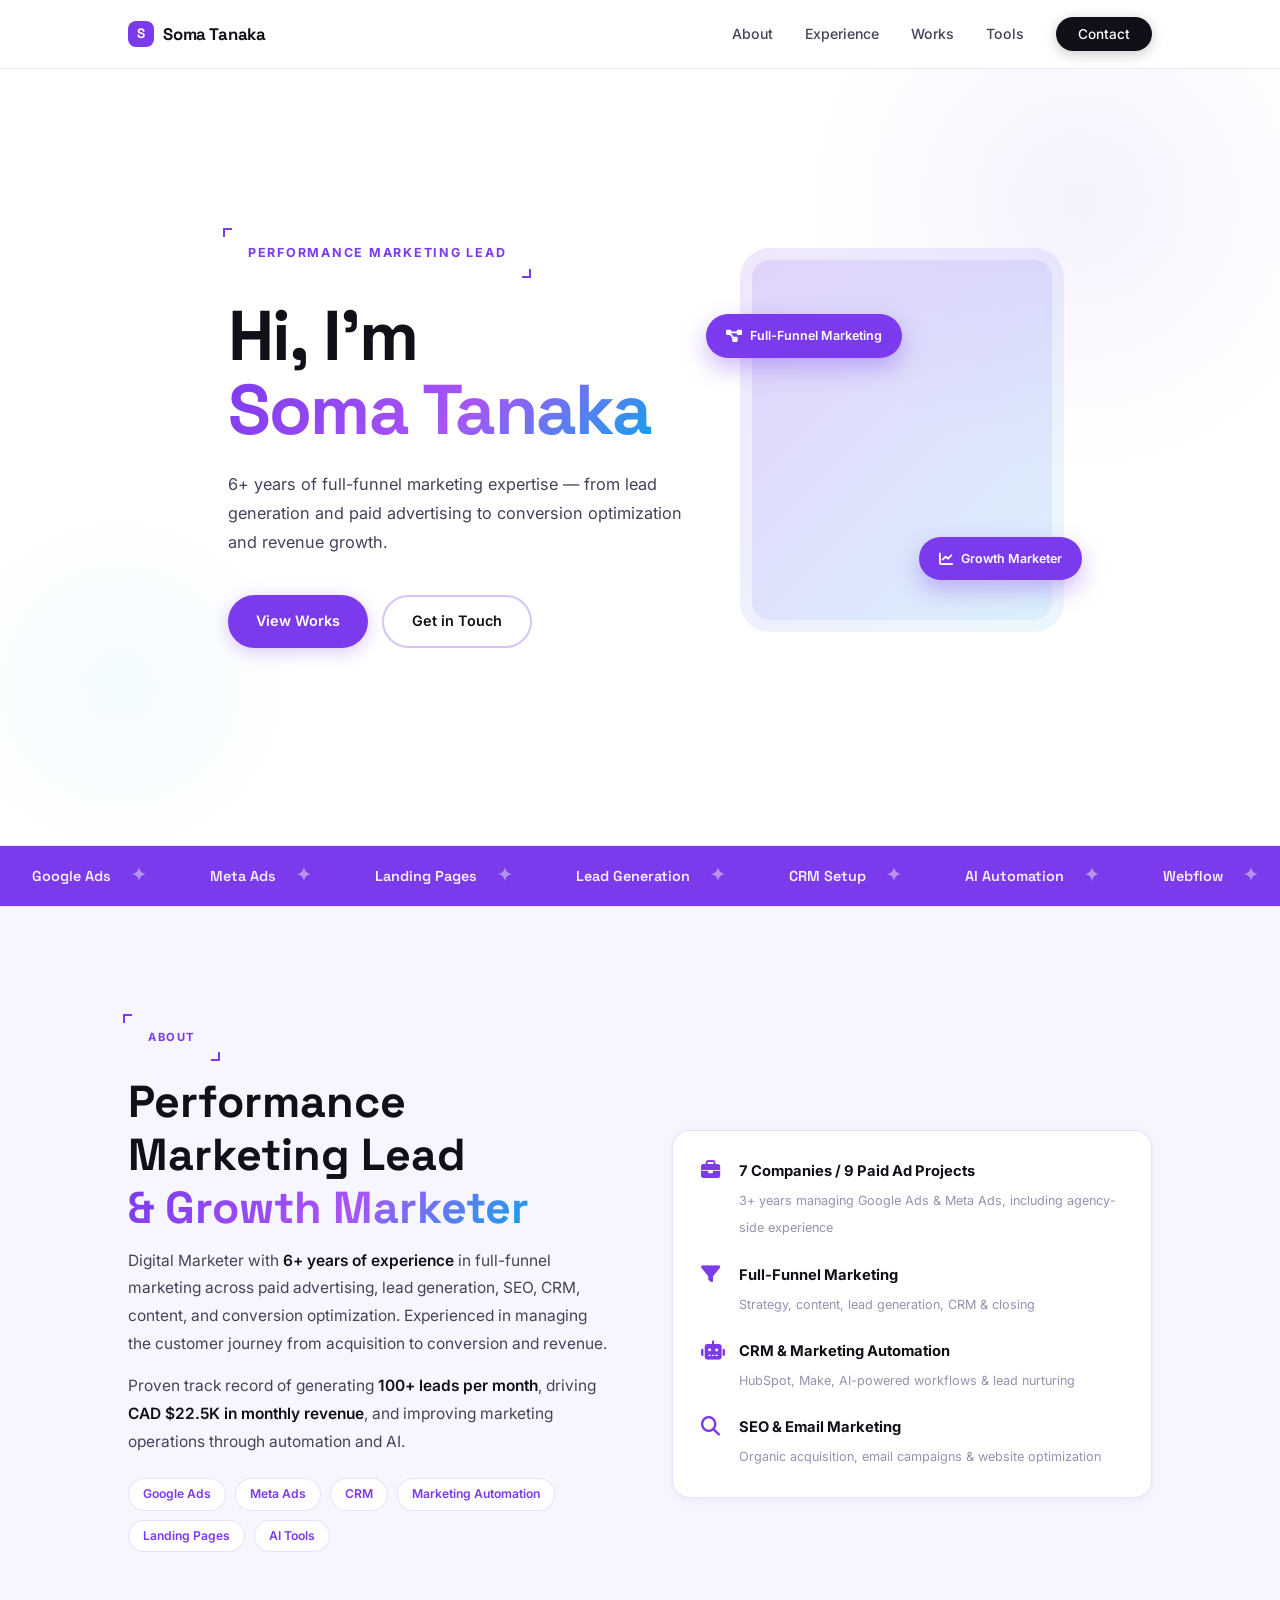
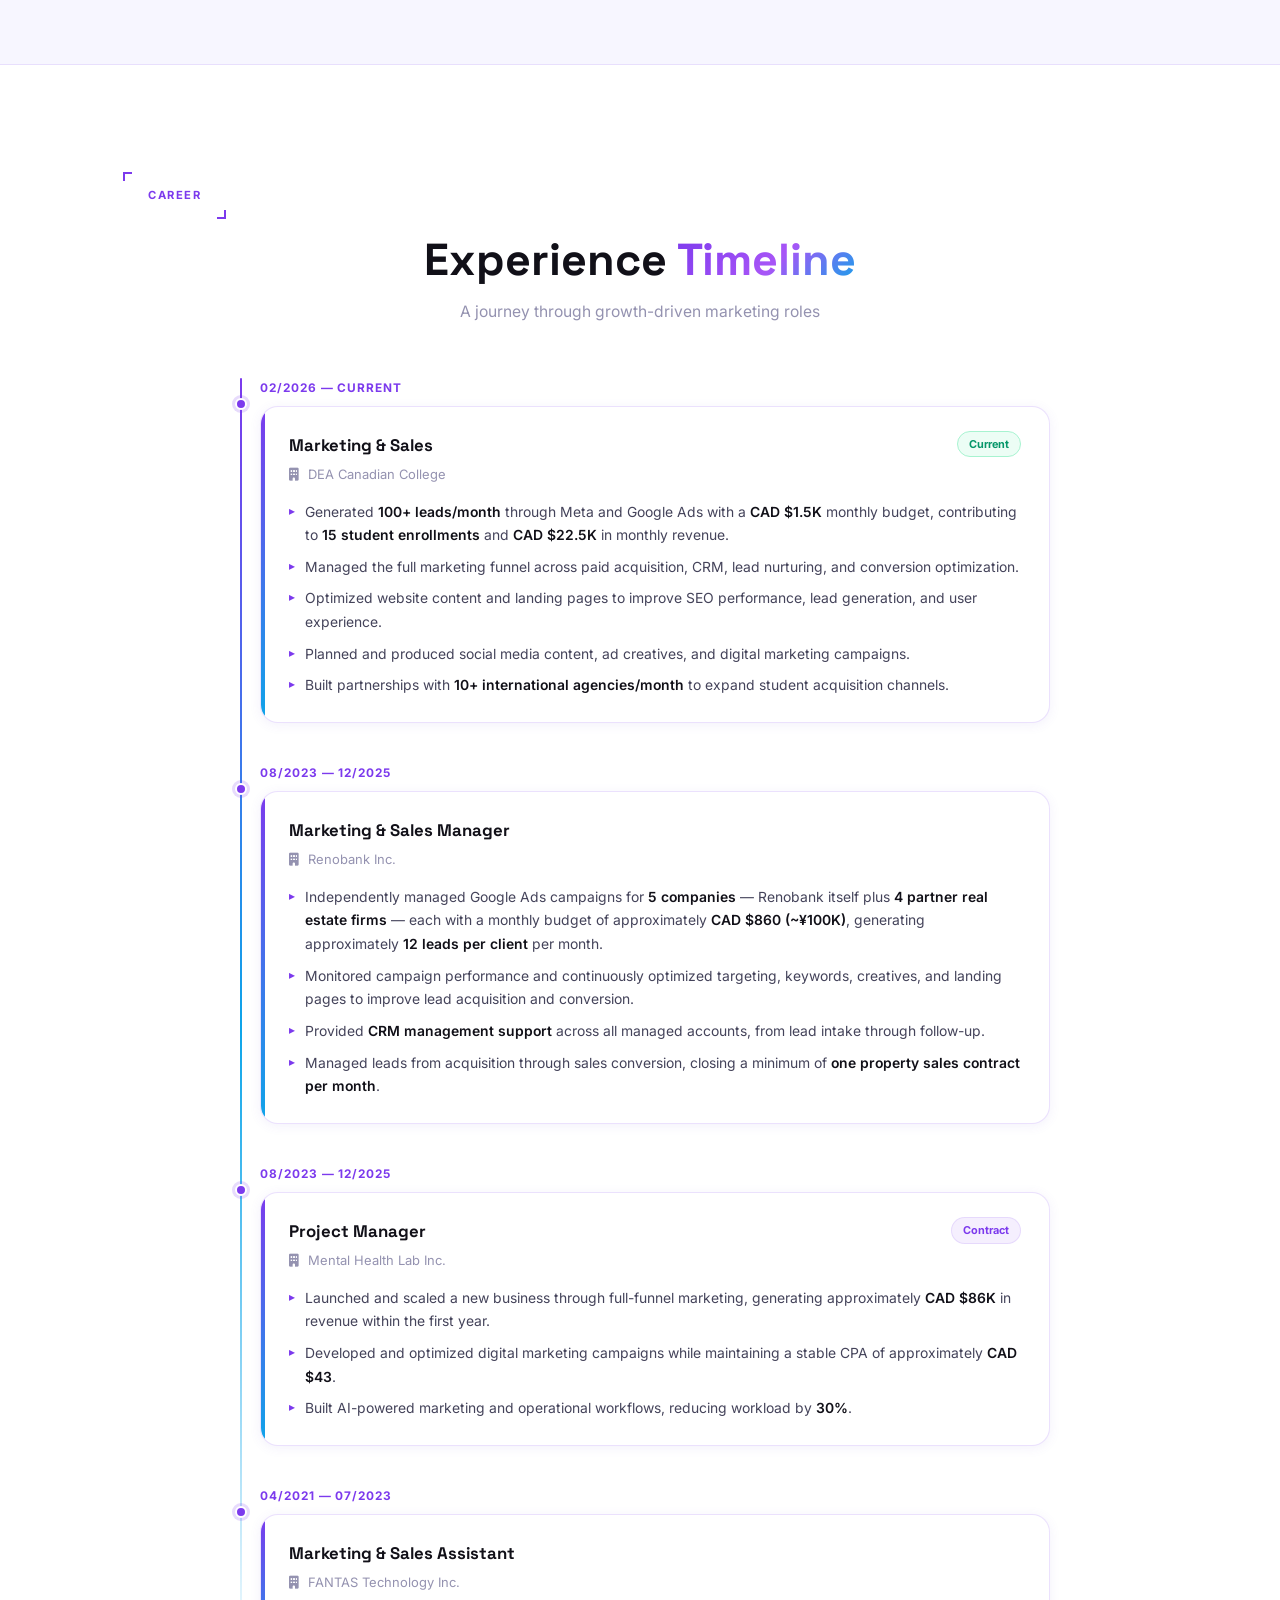
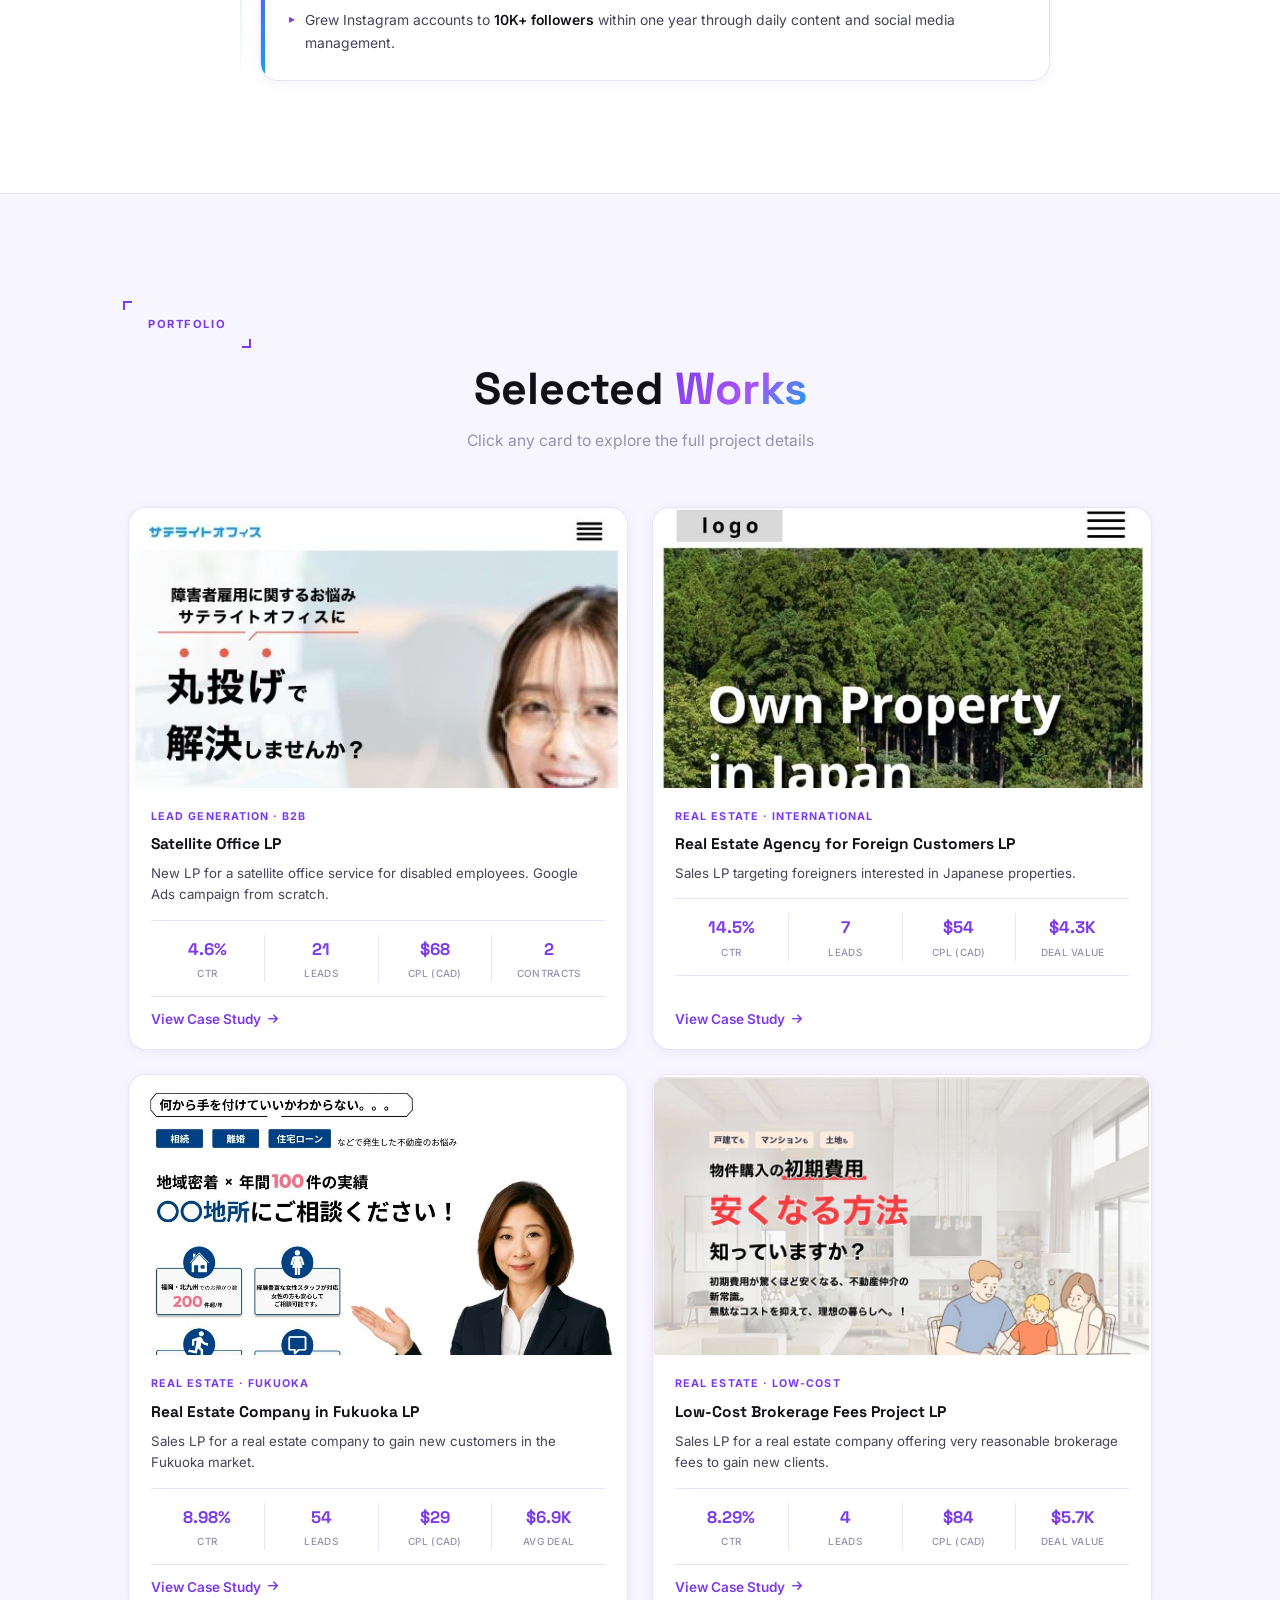
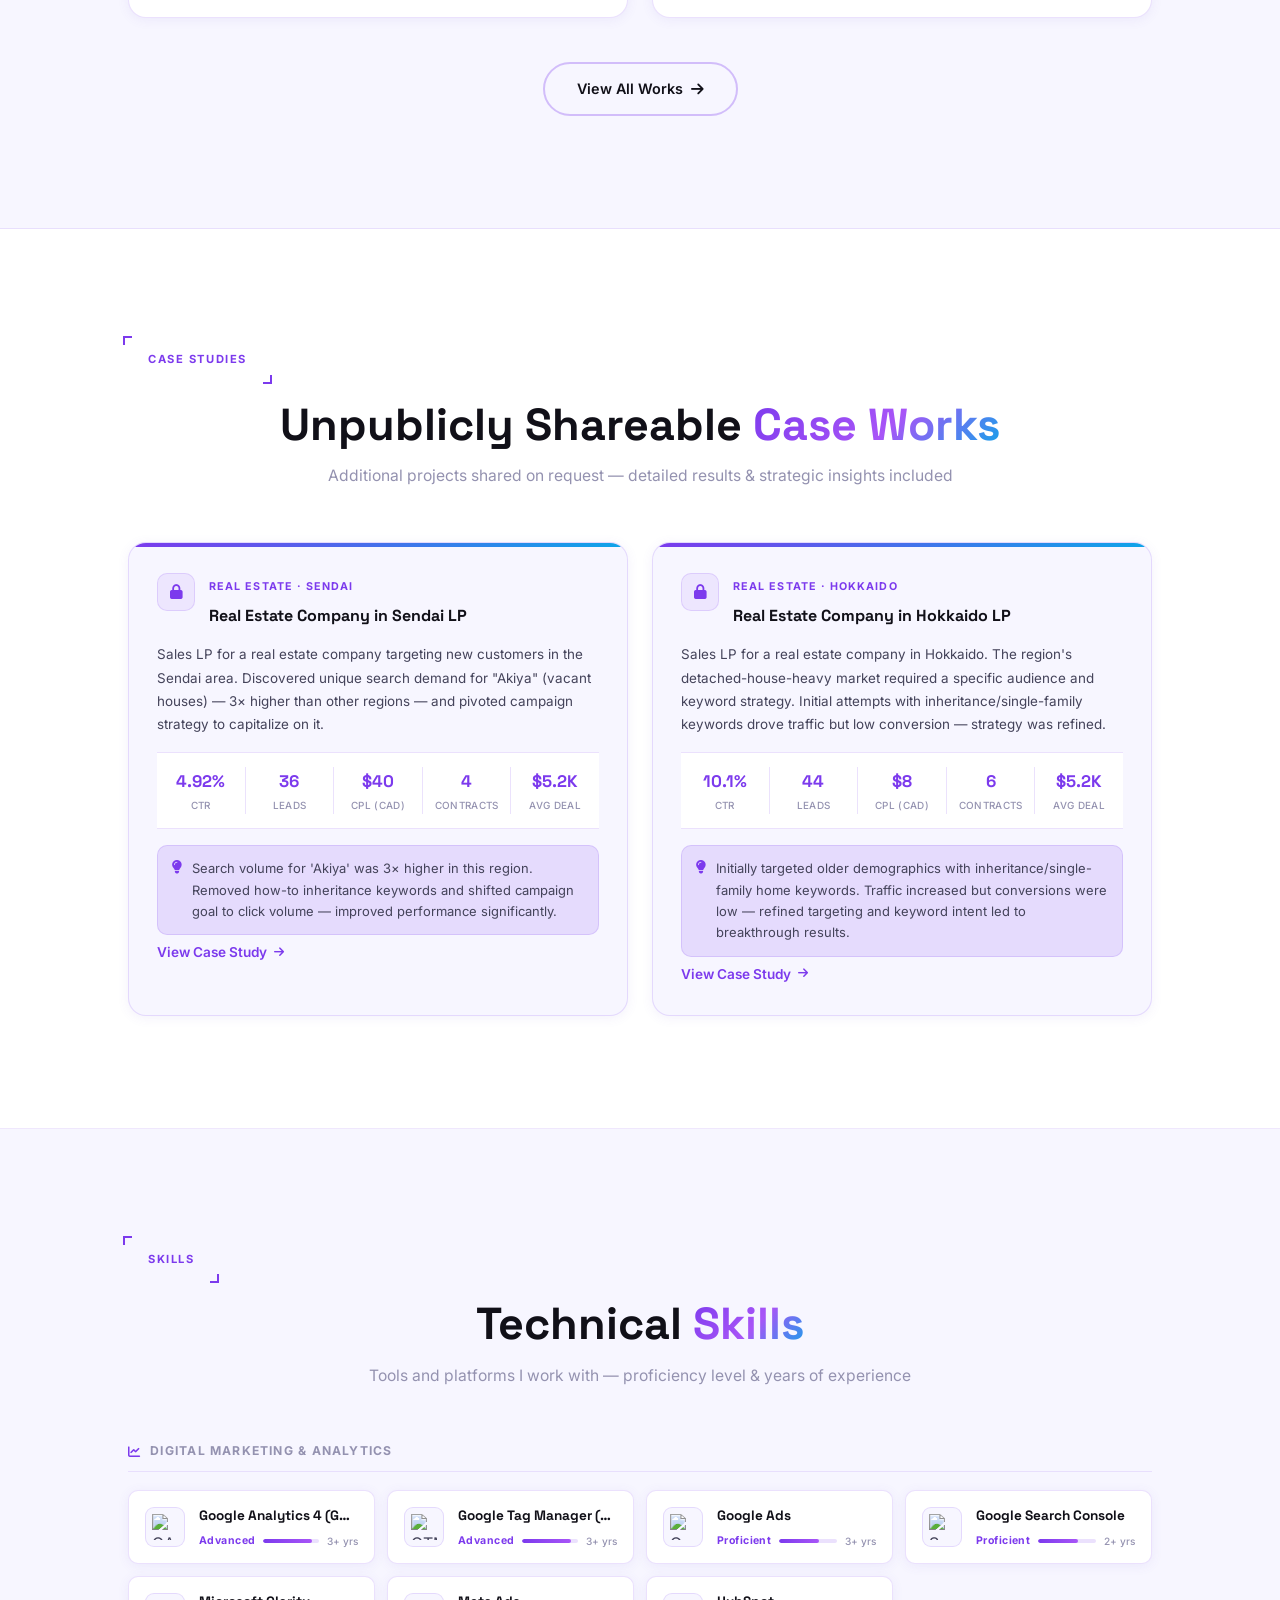
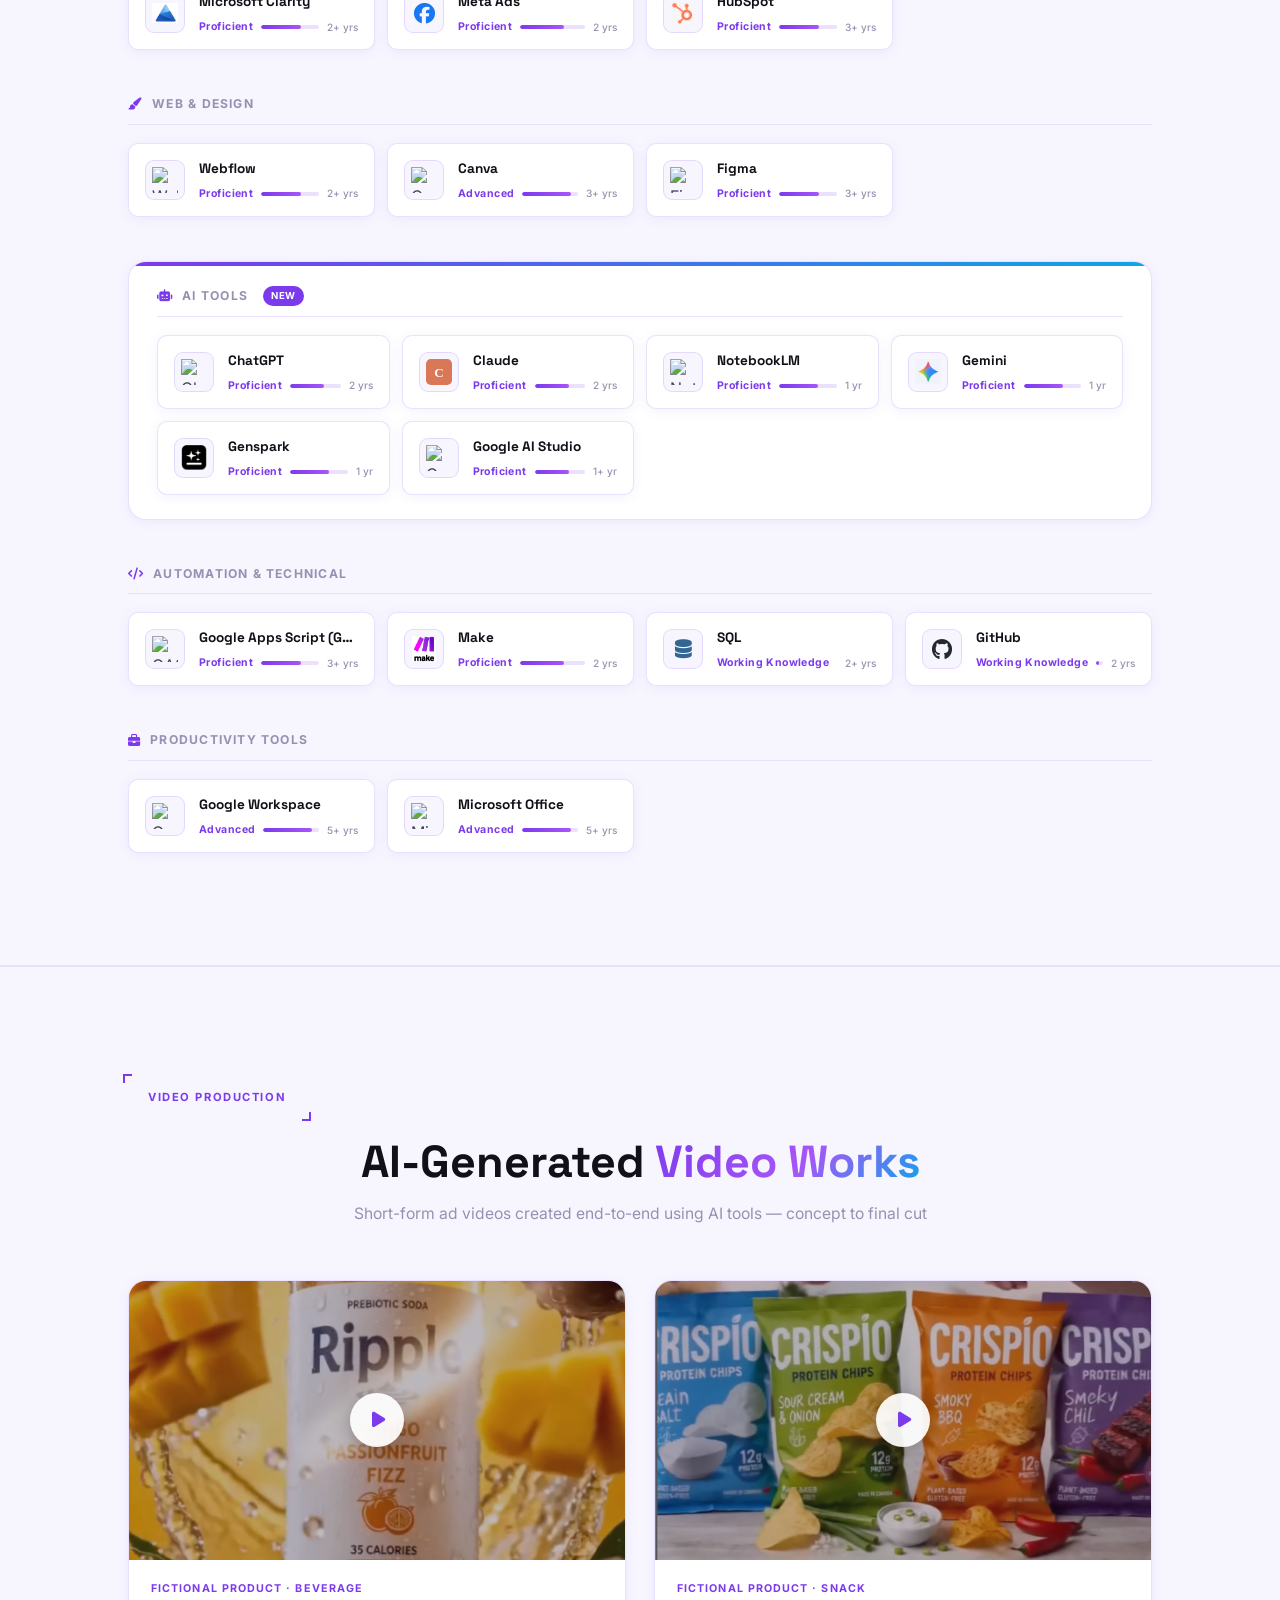
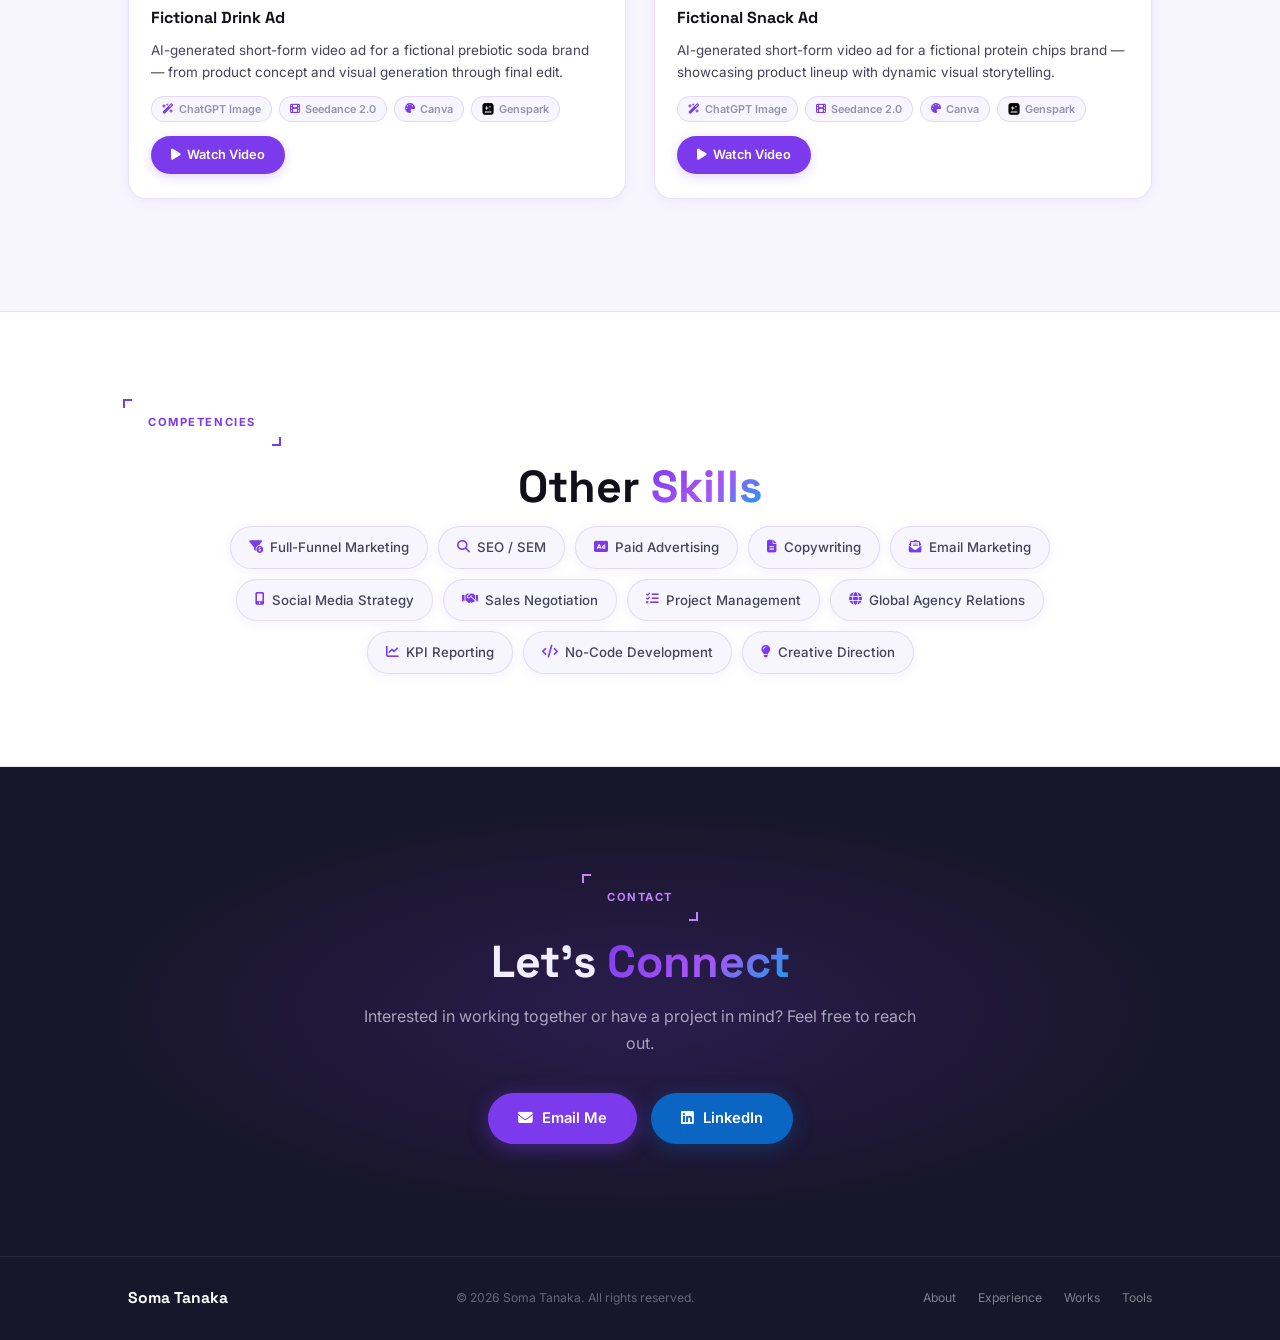
==== commit ba92ec5e: "Add files via upload" ====
--- a/index.html
+++ b/index.html
@@ -120,31 +120,31 @@
         <div class="about-card-wrap reveal">
           <div class="about-card">
             <div class="about-card-item">
-              <i class="fas fa-chart-line"></i>
+              <i class="fas fa-briefcase"></i>
               <div>
-                <strong>CAD $43 CPA</strong>
-                <span>Stable Cost Per Acquisition via full-funnel campaigns</span>
+                <strong>7 Companies / 9 Paid Ad Projects</strong>
+                <span>3+ years managing Google Ads &amp; Meta Ads, including agency-side experience</span>
               </div>
             </div>
             <div class="about-card-item">
-              <i class="fas fa-users"></i>
+              <i class="fas fa-filter"></i>
               <div>
-                <strong>10+ Agency Partnerships</strong>
-                <span>Built globally per month</span>
+                <strong>Full-Funnel Marketing</strong>
+                <span>Strategy, content, lead generation, CRM &amp; closing</span>
               </div>
             </div>
             <div class="about-card-item">
               <i class="fas fa-robot"></i>
               <div>
-                <strong>30% Workload Reduction</strong>
-                <span>Via AI-powered marketing automation</span>
+                <strong>CRM &amp; Marketing Automation</strong>
+                <span>HubSpot, Make, AI-powered workflows &amp; lead nurturing</span>
               </div>
             </div>
             <div class="about-card-item">
-              <i class="fas fa-dollar-sign"></i>
+              <i class="fas fa-search"></i>
               <div>
-                <strong>CAD $86K Revenue</strong>
-                <span>Generated in Year 1 of new business launch</span>
+                <strong>SEO &amp; Email Marketing</strong>
+                <span>Organic acquisition, email campaigns &amp; website optimization</span>
               </div>
             </div>
           </div>
